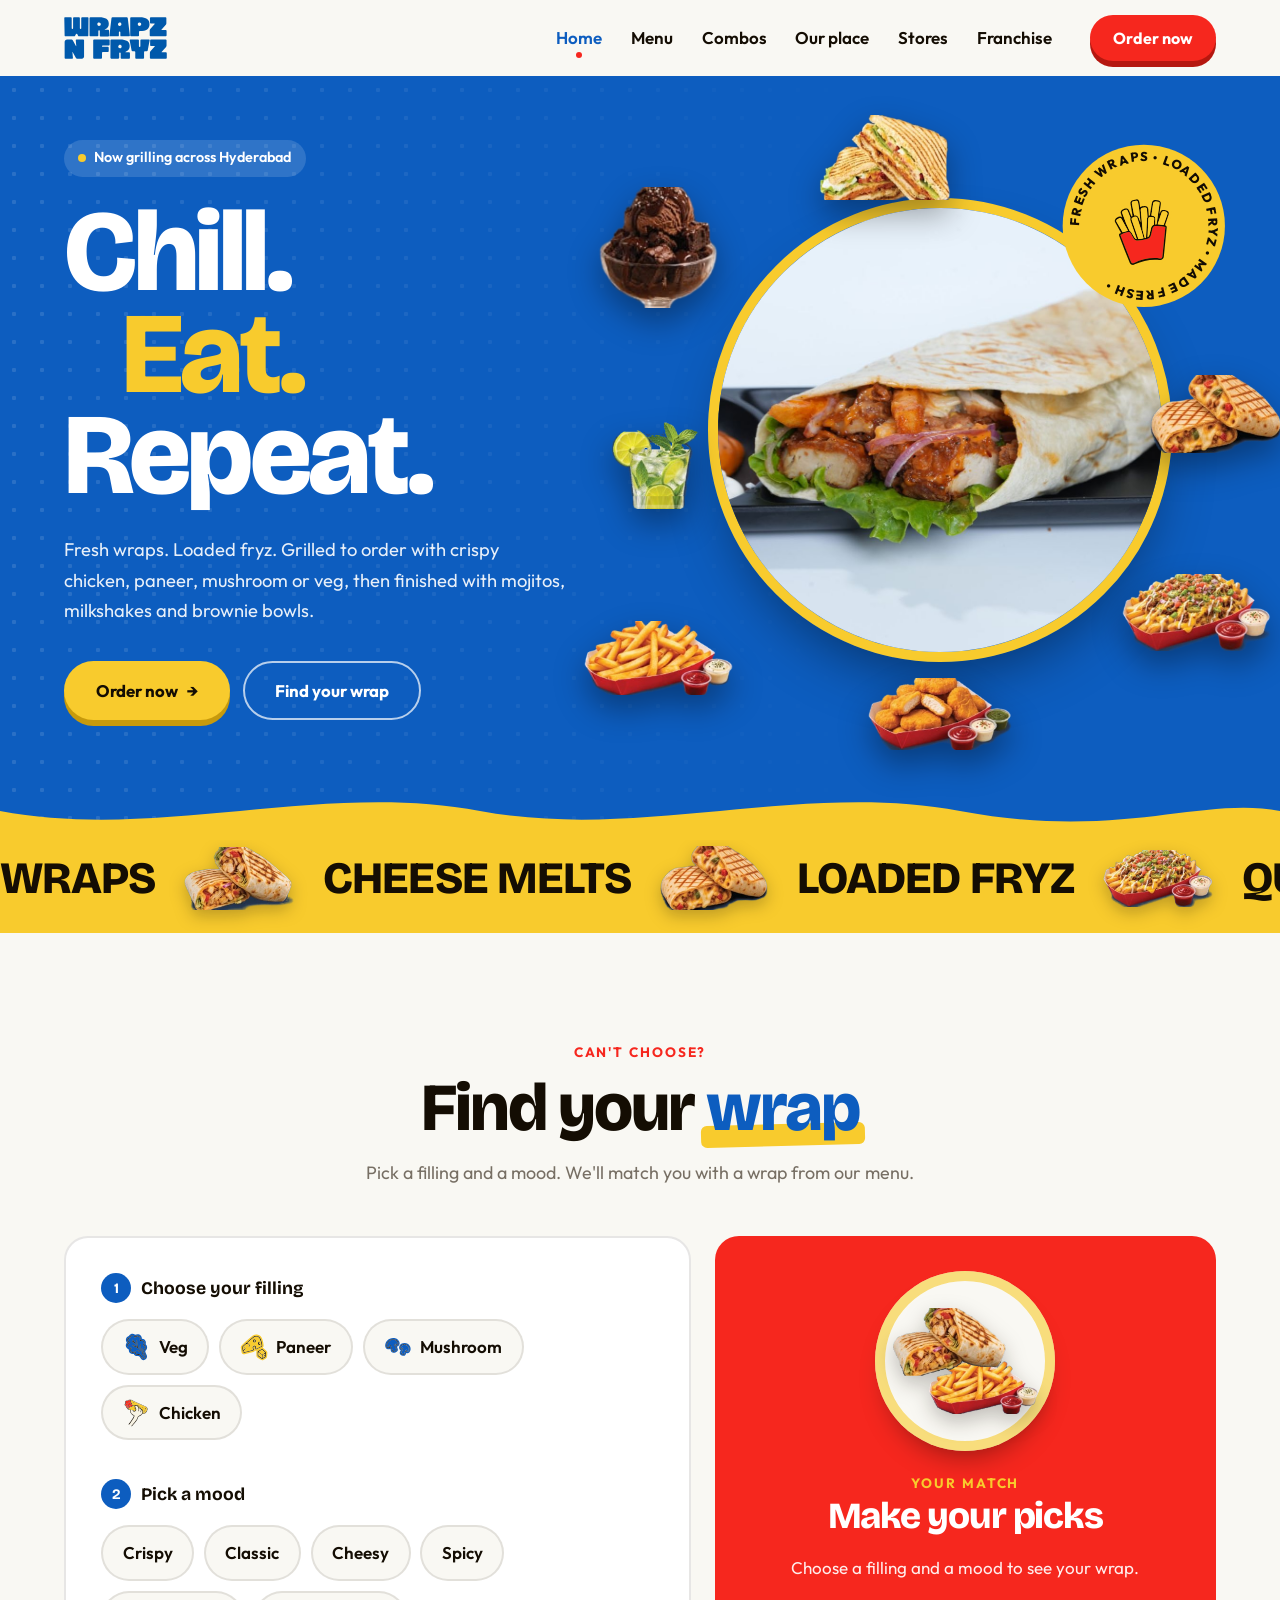
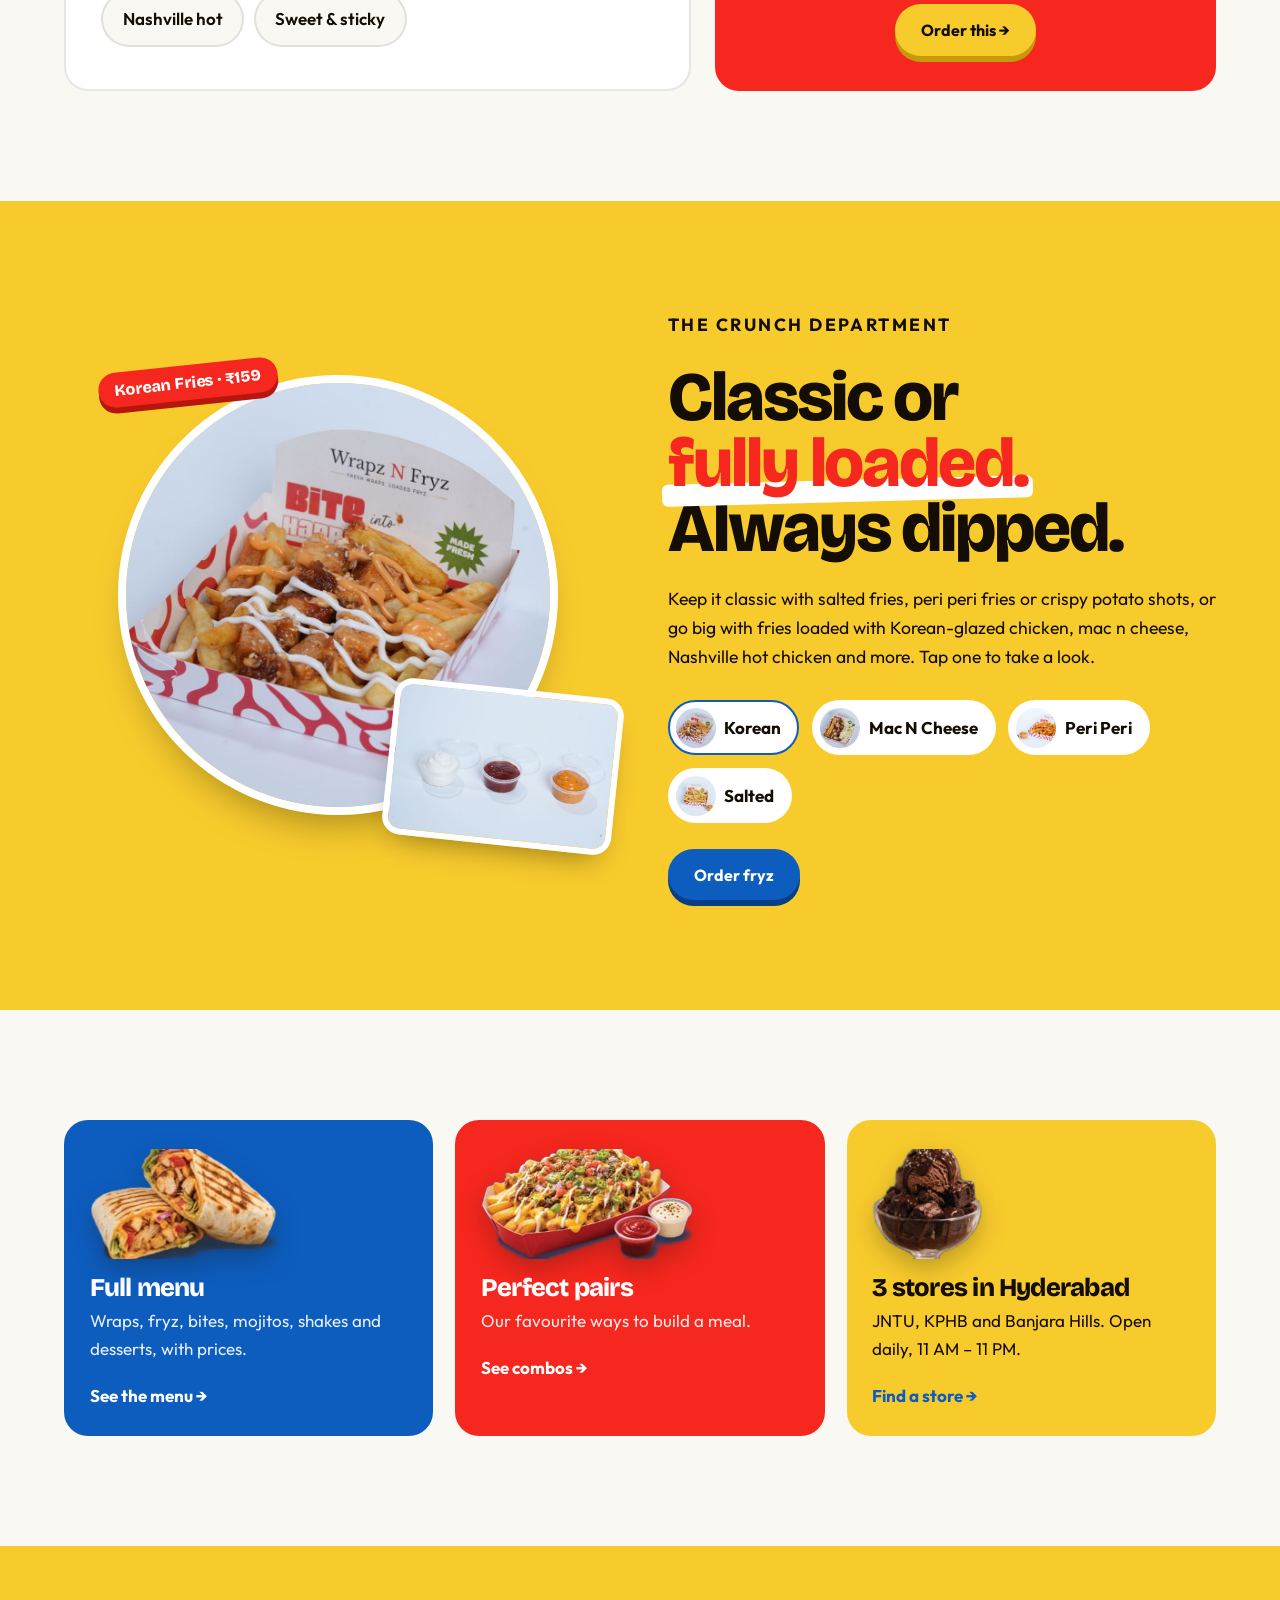
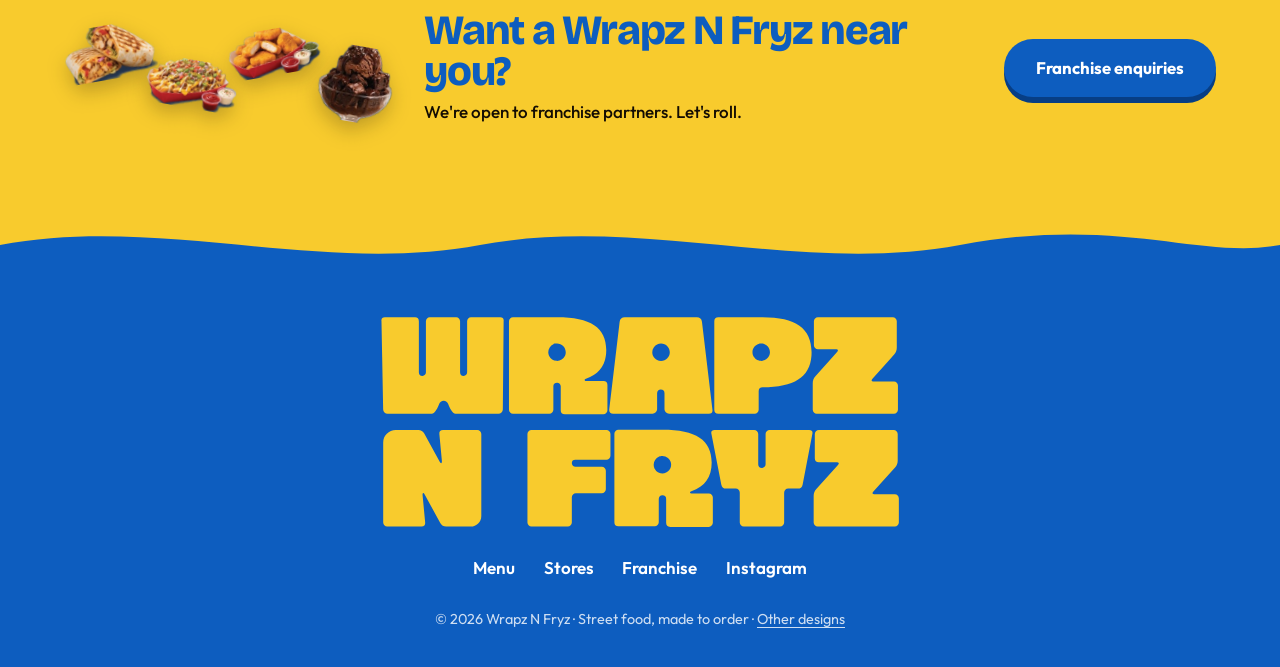
==== option-8/index.html @ 14fed327 "Option 8: cache-bust CSS/JS so pages always load latest styles Co-Authored-By: Claude Opus 5.5 <nore" ====
<!DOCTYPE html>
<html lang="en">
<head>
  <meta charset="UTF-8">
  <meta name="viewport" content="width=device-width, initial-scale=1.0">
  <title>Wrapz N Fryz — Fresh wraps. Loaded fryz. | Hyderabad</title>
  <meta name="description" content="Wrapz N Fryz, Kukatpally, Hyderabad. Fresh wraps, loaded fryz, quick bites, grill sandwiches, mojitos, milkshakes, brownie bowls and ice creams.">
  <meta name="theme-color" content="#0D5DBF">
  <link rel="icon" type="image/svg+xml" href="../images/favicon.svg">
  <link rel="preconnect" href="https://fonts.googleapis.com">
  <link rel="preconnect" href="https://fonts.gstatic.com" crossorigin>
  <link href="https://fonts.googleapis.com/css2?family=Bricolage+Grotesque:opsz,wght@12..96,600;12..96,700;12..96,800&family=Outfit:wght@400;500;600;700&display=swap" rel="stylesheet">
  <link rel="stylesheet" href="../css/style-7.css?v=1795581317">
  <link rel="stylesheet" href="../css/style-8.css?v=1795581317">
</head>
<body>
  <header class="nav" id="nav">
    <div class="wrap nav__in">
      <a href="index.html" class="nav__logo" aria-label="Wrapz N Fryz home"><img src="../images/brand/logo-wordmark.svg" alt="Wrapz N Fryz"></a>
      <nav class="nav__links" id="navLinks" aria-label="Main">
        <a href="index.html" class="is-active" aria-current="page">Home</a>
        <a href="menu.html">Menu</a>
        <a href="combos.html">Combos</a>
        <a href="our-place.html">Our place</a>
        <a href="stores.html">Stores</a>
        <a href="franchise.html">Franchise</a>
      </nav>
      <a class="btn btn--red nav__cta" href="https://order.wrapznfryz.com/home" target="_blank" rel="noopener">Order now</a>
      <button class="nav__toggle" id="toggle" aria-label="Open menu" aria-expanded="false"><span></span><span></span><span></span></button>
    </div>
  </header>

  <main id="top">
    <!-- ============ HERO ============ -->
    <section class="hero">
      <div class="wrap hero__in">
        <div class="hero__text">
          <p class="pill"><span class="pill__dot"></span> Now grilling across Hyderabad</p>
          <h1>
            <span class="w w--1">Chill.</span>
            <span class="w w--2">Eat.</span>
            <span class="w w--3">Repeat.</span>
          </h1>
          <p class="lead">Fresh wraps. Loaded fryz. Grilled to order with crispy chicken, paneer, mushroom or veg, then finished with mojitos, milkshakes and brownie bowls.</p>
          <div class="btns">
            <a class="btn btn--yellow btn--lg" href="https://order.wrapznfryz.com/home" target="_blank" rel="noopener">Order now <span class="arr">→</span></a>
            <a class="btn btn--light btn--lg" href="#picker">Find your wrap</a>
          </div>
        </div>

        <div class="hero__art" id="heroArt">
          <div class="hero__circle">
            <img src="../images/food/wrap-crispy-chicken.jpg" alt="Crispy chicken wrap with lettuce, tomato and onion, with two dips">
          </div>
          <svg class="badge" viewBox="0 0 200 200" aria-hidden="true">
            <defs><path id="circ" d="M100,100 m-78,0 a78,78 0 1,1 156,0 a78,78 0 1,1 -156,0"/></defs>
            <circle cx="100" cy="100" r="98" fill="#F8CB2D"/>
            <text><textPath href="#circ">FRESH WRAPS • LOADED FRYZ • MADE FRESH • </textPath></text>
          </svg>
          <img class="badge__icon" src="../images/clipart/fries-box.svg" alt="">
          <img class="float pf pf1" data-d="16" src="../images/cutouts/brownie-bowl.png" alt="Brownie bowl">
          <img class="float pf pf2" data-d="16" src="../images/cutouts/mojito.png" alt="Mojito">
          <img class="float pf pf3" data-d="16" src="../images/cutouts/fryz-classic.png" alt="Classic fryz">
          <img class="float pf pf4" data-d="-16" src="../images/cutouts/quick-bites.png" alt="Golden nuggets">
          <img class="float pf pf5" data-d="24" src="../images/cutouts/sandwich.png" alt="Grill sandwich">
          <img class="float pf pf6" data-d="-20" src="../images/cutouts/fryz-loaded.png" alt="Loaded fryz">
          <img class="float pf pf7" data-d="16" src="../images/cutouts/wrap-cheese-melt.png" alt="Cheese melt wrap">
        </div>
      </div>
      <svg class="wave wave--down" viewBox="0 0 1440 80" preserveAspectRatio="none" aria-hidden="true"><path d="M0,40 C180,80 360,0 540,40 C720,80 900,0 1080,40 C1260,80 1350,20 1440,40 L1440,80 L0,80 Z"/></svg>
    </section>

    <!-- ============ TICKER ============ -->
    <div class="ticker" aria-hidden="true">
      <div class="ticker__track">
        <span>Wraps</span><img src="../images/cutouts/wrap-classic.png" alt=""><span>Cheese Melts</span><img src="../images/cutouts/wrap-cheese-melt.png" alt=""><span>Loaded Fryz</span><img src="../images/cutouts/fryz-loaded.png" alt=""><span>Quick Bites</span><img src="../images/cutouts/quick-bites.png" alt=""><span>Sandwiches</span><img src="../images/cutouts/sandwich.png" alt=""><span>Mojitos</span><img src="../images/cutouts/mojito.png" alt=""><span>Milkshakes</span><img src="../images/cutouts/shake-oreo.png" alt=""><span>Brownie Bowls</span><img src="../images/cutouts/brownie-bowl.png" alt=""><span>Classic Fryz</span><img src="../images/cutouts/fryz-classic.png" alt="">
        <span>Wraps</span><img src="../images/cutouts/wrap-classic.png" alt=""><span>Cheese Melts</span><img src="../images/cutouts/wrap-cheese-melt.png" alt=""><span>Loaded Fryz</span><img src="../images/cutouts/fryz-loaded.png" alt=""><span>Quick Bites</span><img src="../images/cutouts/quick-bites.png" alt=""><span>Sandwiches</span><img src="../images/cutouts/sandwich.png" alt=""><span>Mojitos</span><img src="../images/cutouts/mojito.png" alt=""><span>Milkshakes</span><img src="../images/cutouts/shake-oreo.png" alt=""><span>Brownie Bowls</span><img src="../images/cutouts/brownie-bowl.png" alt=""><span>Classic Fryz</span><img src="../images/cutouts/fryz-classic.png" alt="">
      </div>
    </div>

    <!-- ============ FIND YOUR WRAP ============ -->
    <section class="sec picker" id="picker">
      <div class="wrap">
        <div class="head head--center">
          <p class="kicker">Can't choose?</p>
          <h2>Find your <span class="hl">wrap</span></h2>
          <p class="sub">Pick a filling and a mood. We'll match you with a wrap from our menu.</p>
        </div>

        <div class="picker__box">
          <div class="picker__qs">
            <div class="q">
              <p class="q__label"><b>1</b> Choose your filling</p>
              <div class="opts" data-q="base">
                <button class="opt" data-v="veg"><img src="../images/clipart/lettuce.svg" alt=""> Veg</button>
                <button class="opt" data-v="paneer"><img src="../images/clipart/cheese.svg" alt=""> Paneer</button>
                <button class="opt" data-v="mushroom"><img src="../images/clipart/mushrooms.svg" alt=""> Mushroom</button>
                <button class="opt" data-v="chicken"><img src="../images/clipart/wrap-bite-hand.svg" alt=""> Chicken</button>
              </div>
            </div>
            <div class="q">
              <p class="q__label"><b>2</b> Pick a mood</p>
              <div class="opts" data-q="mood">
                <button class="opt" data-v="crispy">Crispy</button>
                <button class="opt" data-v="classic">Classic</button>
                <button class="opt" data-v="cheesy">Cheesy</button>
                <button class="opt" data-v="spicy">Spicy</button>
                <button class="opt" data-v="hot">Nashville hot</button>
                <button class="opt" data-v="sweet">Sweet &amp; sticky</button>
              </div>
            </div>
          </div>

          <div class="picker__result" id="pickResult" aria-live="polite">
            <div class="plate" id="plate">
              <img id="pickImg" src="../images/cutouts/wrap-and-fryz.png" alt="A wrap and fries" data-clip="1">
            </div>
            <p class="kicker kicker--light" id="pickKicker">Your match</p>
            <h3 id="pickName">Make your picks</h3>
            <p class="pick__price" id="pickPrice"></p>
            <p id="pickDesc">Choose a filling and a mood to see your wrap.</p>
            <a class="btn btn--yellow" id="pickBtn" href="https://order.wrapznfryz.com/home" target="_blank" rel="noopener">Order this →</a>
          </div>
        </div>
      </div>
    </section>

    <!-- ============ FRYZ & DIPS ============ -->
    <section class="sec fryz">
      <div class="wrap fryz__in">
        <div class="fryz__art fryz__art--photo">
          <div class="fryz__glow"></div>
          <img class="fryz__photo" id="fryzPhoto" src="../images/food/fryz-korean.jpg" alt="Korean fries topped with glazed chicken, sesame and two sauces">
          <img class="fryz__dips" src="../images/food/dips.jpg" alt="Three dips: creamy white, red and spicy orange">
          <span class="fryz__price" id="fryzPrice">Korean Fries · ₹159</span>
        </div>
        <div class="fryz__text">
          <p class="kicker">The crunch department</p>
          <h2>Classic or<br><span class="hl hl--red">fully loaded.</span><br>Always dipped.</h2>
          <p>Keep it classic with salted fries, peri peri fries or crispy potato shots, or go big with fries loaded with Korean-glazed chicken, mac n cheese, Nashville hot chicken and more. Tap one to take a look.</p>
          <div class="fryz__types" id="fryzTypes">
            <button class="ft is-on" data-img="images/food/fryz-korean.jpg" data-label="Korean Fries · ₹159"><img src="../images/food/fryz-korean.jpg" alt=""><span>Korean</span></button>
            <button class="ft" data-img="images/food/fryz-mac-cheese.jpg" data-label="Mac N Cheese Fries · ₹169"><img src="../images/food/fryz-mac-cheese.jpg" alt=""><span>Mac N Cheese</span></button>
            <button class="ft" data-img="images/food/fryz-peri-peri.jpg" data-label="Peri Peri Fries · ₹99"><img src="../images/food/fryz-peri-peri.jpg" alt=""><span>Peri Peri</span></button>
            <button class="ft" data-img="images/food/fryz-salted.jpg" data-label="Salted Fries · ₹99"><img src="../images/food/fryz-salted.jpg" alt=""><span>Salted</span></button>
          </div>
          <a class="btn btn--blue" href="https://order.wrapznfryz.com/home" target="_blank" rel="noopener">Order fryz</a>
        </div>
      </div>
    </section>

    <section class="sec teasers">
      <div class="wrap teasers__grid">
        <a class="teaser teaser--blue" href="menu.html"><img src="../images/cutouts/wrap-classic.png" alt=""><h3>Full menu</h3><p>Wraps, fryz, bites, mojitos, shakes and desserts, with prices.</p><span>See the menu →</span></a>
        <a class="teaser teaser--red" href="combos.html"><img src="../images/cutouts/fryz-loaded.png" alt=""><h3>Perfect pairs</h3><p>Our favourite ways to build a meal.</p><span>See combos →</span></a>
        <a class="teaser teaser--yellow" href="stores.html"><img src="../images/cutouts/brownie-bowl.png" alt=""><h3>3 stores in Hyderabad</h3><p>JNTU, KPHB and Banjara Hills. Open daily, 11 AM – 11 PM.</p><span>Find a store →</span></a>
      </div>
    </section>
    <!-- ============ FRANCHISE ============ -->
    <section class="franchise">
      <div class="wrap franchise__in">
        <div class="franchise__foods" aria-hidden="true">
          <img src="../images/cutouts/wrap-classic.png" alt="">
          <img src="../images/cutouts/fryz-loaded.png" alt="">
          <img src="../images/cutouts/quick-bites.png" alt="">
          <img src="../images/cutouts/brownie-bowl.png" alt="">
        </div>
        <div>
          <h2>Want a Wrapz N Fryz near you?</h2>
          <p>We're open to franchise partners. Let's roll.</p>
        </div>
        <a class="btn btn--blue btn--lg" href="franchise.html">Franchise enquiries</a>
      </div>
    </section>
  </main>

  <!-- ============ FOOTER ============ -->
  <footer class="foot">
    <svg class="wave wave--top wave--yellow" viewBox="0 0 1440 80" preserveAspectRatio="none" aria-hidden="true"><path d="M0,40 C180,0 360,80 540,40 C720,0 900,80 1080,40 C1260,0 1350,60 1440,40 L1440,0 L0,0 Z"/></svg>
    <div class="wrap foot__in">
      <img class="foot__logo" src="../images/brand/logo-wordmark-yellow.svg" alt="Wrapz N Fryz">
      <nav aria-label="Footer">
        <a href="menu.html">Menu</a>
        <a href="stores.html">Stores</a>
        <a href="franchise.html">Franchise</a>
        <a href="https://instagram.com/heywrappy" target="_blank" rel="noopener">Instagram</a>
      </nav>
      <p>© <span id="year">2026</span> Wrapz N Fryz · Street food, made to order · <a class="foot__opts" href="../index-7.html">Other designs</a></p>
    </div>
  </footer>

  <a class="fab" href="https://order.wrapznfryz.com/home" target="_blank" rel="noopener" aria-label="Order now"><img src="../images/clipart/wrap-in-hand.svg" alt=""></a>

  <script src="../js/main-8.js?v=1795581317"></script>
</body>
</html>
---- css/style-7.css ----
/* =========================================================
   Wrapz N Fryz — Option 6: "Food & fun"
   Brand colours from the logo presentation:
   Blue #0D5DBF · Red #F6271E · Yellow #F8CB2D · Cream #F9F8F3 · Ink #140D03
   ========================================================= */
:root {
  --blue: #0D5DBF;
  --blue-deep: #0059AB;
  --red: #F6271E;
  --yellow: #F8CB2D;
  --cream: #F9F8F3;
  --ink: #140D03;
  --text: #3B342C;
  --muted: #776F64;
  --line: rgba(20, 13, 3, .1);
  --r: 24px;
  --display: "Bricolage Grotesque", system-ui, sans-serif;
  --body: "Outfit", system-ui, sans-serif;
  --bounce: cubic-bezier(.34, 1.56, .64, 1);
}

*, *::before, *::after { box-sizing: border-box; }
html { scroll-behavior: smooth; scroll-padding-top: 84px; overflow-x: clip; }
body { margin: 0; font: 400 17px/1.65 var(--body); color: var(--text); background: var(--cream); overflow-x: clip; -webkit-font-smoothing: antialiased; }
img { max-width: 100%; display: block; }
a { color: inherit; text-decoration: none; }
button { font: inherit; }
h1, h2, h3 { font-family: var(--display); color: var(--ink); font-weight: 800; letter-spacing: -.03em; line-height: 1; margin: 0; }
.wrap { max-width: 1200px; margin: 0 auto; padding: 0 24px; }
.btns { display: flex; flex-wrap: wrap; gap: .8rem; }

/* ---------- Bits ---------- */
.kicker { font: 700 .85rem var(--body); text-transform: uppercase; letter-spacing: .14em; color: var(--red); margin: 0 0 .9rem; }
.kicker--light { color: var(--yellow); }
.hl { position: relative; z-index: 0; white-space: nowrap; color: var(--blue); }
.hl::after { content: ""; position: absolute; left: -.08em; right: -.08em; bottom: .04em; height: .32em; background: var(--yellow); border-radius: 6px; z-index: -1; transform: rotate(-1.5deg); }
.hl--red { color: var(--red); }
.head { margin-bottom: 3rem; }
.head h2 { font-size: clamp(2.4rem, 5.4vw, 4.2rem); }
.head--center { text-align: center; max-width: 720px; margin-left: auto; margin-right: auto; }
.head--row { display: flex; justify-content: space-between; align-items: flex-end; gap: 1.5rem; flex-wrap: wrap; }
.sub { font-size: 1.12rem; margin: 1rem 0 0; color: var(--muted); }

/* ---------- Buttons ---------- */
.btn { display: inline-flex; align-items: center; gap: .5em; font: 700 1rem var(--body); padding: .85em 1.5em; border-radius: 999px; border: 2px solid transparent; cursor: pointer; transition: transform .3s var(--bounce), background .2s, color .2s, box-shadow .3s; white-space: nowrap; }
.btn:hover { transform: translateY(-3px) scale(1.03); }
.btn:active { transform: scale(.97); }
.btn--lg { padding: 1em 1.8em; font-size: 1.05rem; }
.btn--red { background: var(--red); color: #fff; box-shadow: 0 6px 0 #B5170F; }
.btn--yellow { background: var(--yellow); color: var(--ink); box-shadow: 0 6px 0 #C79A0C; }
.btn--blue { background: var(--blue); color: #fff; box-shadow: 0 6px 0 #073E85; }
.btn--light { border-color: rgba(255,255,255,.7); color: #fff; }
.btn--light:hover { background: #fff; color: var(--blue); }
.btn--outline { border-color: var(--ink); color: var(--ink); }
.btn--outline:hover { background: var(--ink); color: var(--cream); }
.btn--red:hover, .btn--yellow:hover, .btn--blue:hover { box-shadow: 0 9px 0 rgba(0,0,0,.18); }
.arr { transition: transform .3s var(--bounce); }
.btn:hover .arr { transform: translateX(4px); }

/* ---------- Waves ---------- */
.wave { position: absolute; left: 0; width: 100%; height: 60px; display: block; pointer-events: none; }
.wave--down { bottom: -1px; }
.wave--top { top: -1px; }
.hero .wave path { fill: var(--yellow); }
.menu .wave--top path { fill: var(--cream); }
.menu .wave--down path { fill: var(--yellow); }
.goodness .wave path { fill: var(--cream); }
.foot .wave path { fill: var(--yellow); }

/* ---------- Nav ---------- */
.nav { position: sticky; top: 0; z-index: 40; background: rgba(249,248,243,.9); backdrop-filter: blur(12px); transition: box-shadow .3s; }
.nav.scrolled { box-shadow: 0 6px 24px -14px rgba(20,13,3,.35); }
.nav__in { display: flex; align-items: center; gap: 2.4rem; height: 76px; }
.nav__logo img { height: 42px; width: auto; transition: transform .4s var(--bounce); }
.nav__logo:hover img { transform: rotate(-4deg) scale(1.06); }
.nav__links { display: flex; gap: 1.8rem; margin-left: auto; }
.nav__links a { font-weight: 600; color: var(--ink); position: relative; }
.nav__links a::after { content: ""; position: absolute; left: 50%; bottom: -6px; width: 6px; height: 6px; border-radius: 50%; background: var(--red); transform: translateX(-50%) scale(0); transition: transform .3s var(--bounce); }
.nav__links a:hover::after { transform: translateX(-50%) scale(1); }
.nav__cta { padding: .7em 1.3em; }
.nav__toggle { display: none; margin-left: auto; width: 46px; height: 46px; border-radius: 50%; border: 0; background: var(--yellow); cursor: pointer; }
.nav__toggle span { display: block; width: 18px; height: 2.5px; border-radius: 2px; background: var(--ink); margin: 3.5px auto; transition: .3s; }
.nav__toggle[aria-expanded="true"] span:nth-child(1) { transform: translateY(6px) rotate(45deg); }
.nav__toggle[aria-expanded="true"] span:nth-child(2) { opacity: 0; }
.nav__toggle[aria-expanded="true"] span:nth-child(3) { transform: translateY(-6px) rotate(-45deg); }

/* ---------- Hero ---------- */
.hero { position: relative; background: var(--blue); color: rgba(255,255,255,.9); padding: 64px 0 120px; overflow: hidden; }
.hero::before { content: ""; position: absolute; inset: 0; background-image: radial-gradient(rgba(255,255,255,.12) 2px, transparent 2.5px); background-size: 28px 28px; mask-image: linear-gradient(90deg, #000, transparent 70%); pointer-events: none; }
.hero__in { position: relative; display: grid; grid-template-columns: 1fr 1fr; gap: 48px; align-items: center; }
.pill { display: inline-flex; align-items: center; gap: .55em; background: rgba(255,255,255,.14); color: #fff; font-weight: 600; font-size: .9rem; padding: .45em 1em; border-radius: 999px; margin: 0 0 1.6rem; }
.pill__dot { width: 8px; height: 8px; border-radius: 50%; background: var(--yellow); animation: pulse 1.6s infinite; }
.hero h1 { font-size: clamp(3.6rem, 9vw, 7.6rem); line-height: .88; color: #fff; }
.hero h1 .w { display: block; animation: drop .9s var(--bounce) both; }
.w--1 { animation-delay: .05s; }
.w--2 { color: var(--yellow); animation-delay: .18s; padding-left: .5em; }
.w--3 { animation-delay: .31s; }
.lead { font-size: 1.15rem; max-width: 42ch; margin: 1.8rem 0 2.2rem; }
.hero__art { position: relative; aspect-ratio: 1; max-width: 560px; width: 100%; justify-self: center; }
.hero__circle { position: absolute; inset: 8%; border-radius: 50%; overflow: hidden; border: 10px solid var(--yellow); box-shadow: 0 30px 60px -20px rgba(0,0,0,.45); animation: pop .9s var(--bounce) .2s both; }
.hero__circle img { width: 100%; height: 100%; object-fit: cover; object-position: 60% 50%; transition: transform .8s; }
.hero__art:hover .hero__circle img { transform: scale(1.06); }
.badge { position: absolute; width: 30%; right: -2%; top: -2%; animation: spin 14s linear infinite; z-index: 3; }
.badge text { font: 800 15.5px var(--body); letter-spacing: 1.6px; fill: var(--ink); }
.badge__icon { position: absolute; width: 12%; right: 7%; top: 7%; z-index: 4; transform: rotate(-8deg); }
.float { position: absolute; z-index: 2; filter: drop-shadow(0 10px 12px rgba(0,0,0,.25)); transition: transform .25s ease-out; }
.f1 { width: 18%; left: -4%; top: 14%; animation: bob 3.4s ease-in-out infinite; }
.f2 { width: 15%; left: 2%; bottom: 8%; animation: bob 3s ease-in-out infinite .6s; }
.f3 { width: 16%; right: -4%; bottom: 22%; animation: bob 3.8s ease-in-out infinite .3s; }
.f4 { width: 15%; left: 42%; bottom: -3%; animation: bob 3.2s ease-in-out infinite .9s; }
.f5 { width: 13%; left: 40%; top: -3%; animation: bob 3.6s ease-in-out infinite 1.2s; }

/* ---------- Ticker ---------- */
.ticker { background: var(--yellow); overflow: hidden; padding: .4rem 0 1.4rem; }
.ticker__track { display: flex; align-items: center; gap: 1.8rem; width: max-content; animation: marquee 28s linear infinite; }
.ticker__track span { font: 800 clamp(1.8rem, 3.6vw, 2.8rem) var(--display); color: var(--ink); text-transform: uppercase; letter-spacing: -.02em; }
.ticker__track img { width: 46px; height: 46px; object-fit: contain; }
.ticker:hover .ticker__track { animation-play-state: paused; }

/* ---------- Sections ---------- */
.sec { position: relative; padding: 110px 0; }

/* ---------- Picker ---------- */
.picker__box { display: grid; grid-template-columns: 1.25fr 1fr; gap: 24px; align-items: stretch; }
.picker__qs { background: #fff; border-radius: var(--r); padding: 2.2rem; border: 2px solid var(--line); display: grid; gap: 2rem; }
.q__label { font: 700 1.1rem var(--display); color: var(--ink); margin: 0 0 1rem; display: flex; align-items: center; gap: .6rem; }
.q__label b { width: 30px; height: 30px; border-radius: 50%; background: var(--blue); color: #fff; display: grid; place-items: center; font-size: .9rem; }
.opts { display: flex; flex-wrap: wrap; gap: .6rem; }
.opt { text-decoration: none; display: inline-flex; align-items: center; gap: .5rem; padding: .7em 1.15em; border-radius: 999px; border: 2px solid var(--line); background: var(--cream); font-weight: 600; color: var(--ink); cursor: pointer; transition: transform .25s var(--bounce), border-color .2s, background .2s, color .2s; }
.opt img { width: 28px; height: 28px; object-fit: contain; }
.opt:hover { transform: translateY(-2px) rotate(-1deg); border-color: var(--blue); }
.opt.is-on { background: var(--blue); border-color: var(--blue); color: #fff; transform: scale(1.04); }
.opt.is-on img { filter: drop-shadow(0 0 0 #fff); }
.picker__result { background: var(--red); color: rgba(255,255,255,.92); border-radius: var(--r); padding: 2.2rem; text-align: center; display: flex; flex-direction: column; align-items: center; justify-content: center; }
.plate { width: 180px; height: 180px; border-radius: 50%; background: var(--cream); display: grid; place-items: center; margin-bottom: 1.4rem; box-shadow: inset 0 0 0 10px rgba(248,203,45,.6), 0 18px 30px -16px rgba(0,0,0,.45); }
.plate img { width: 62%; height: 62%; object-fit: contain; }
.plate.spin img { animation: plateIn .7s var(--bounce); }
.picker__result h3 { color: #fff; font-size: clamp(1.7rem, 3vw, 2.3rem); margin-bottom: .6rem; }
.picker__result p { margin: 0 0 1.4rem; max-width: 34ch; }
.picker__result .kicker { margin-bottom: .4rem; }

/* ---------- Menu carousel ---------- */
.menu { background: var(--blue); color: rgba(255,255,255,.9); padding: 120px 0 140px; overflow: hidden; }
.menu h2 { color: #fff; }
.menu .hl { color: var(--red); }
.tabs { display: flex; gap: .4rem; background: rgba(255,255,255,.12); padding: 5px; border-radius: 999px; }
.tab { border: 0; background: none; color: #fff; font-weight: 600; padding: .6em 1.15em; border-radius: 999px; cursor: pointer; transition: background .2s, color .2s; }
.tab.is-on { background: var(--yellow); color: var(--ink); }
.carousel { overflow: hidden; }
.carousel__track { display: flex; gap: 22px; overflow-x: auto; scroll-snap-type: x mandatory; scroll-behavior: smooth; padding: 1rem max(24px, calc((100vw - 1200px) / 2 + 24px)) 2rem; scrollbar-width: none; }
.carousel__track::-webkit-scrollbar { display: none; }
.card { flex: 0 0 280px; scroll-snap-align: start; border-radius: var(--r); padding: 1.4rem; color: var(--ink); position: relative; transition: transform .35s var(--bounce); animation: cardIn .5s var(--bounce) both; }
.card:nth-child(odd) { transform: rotate(-1.5deg); }
.card:nth-child(even) { transform: rotate(1.5deg); }
.card:hover { transform: rotate(0) translateY(-10px) scale(1.03); }
.card--yellow { background: var(--yellow); }
.card--cream { background: var(--cream); }
.card--red { background: var(--red); color: #fff; }

.card__img { height: 170px; display: grid; place-items: center; background: rgba(255,255,255,.55); border-radius: 18px; margin-bottom: 1.1rem; }
.card--red .card__img { background: rgba(255,255,255,.18); }
.card__img img { width: 60%; height: 80%; object-fit: contain; transition: transform .5s var(--bounce); }
.card:hover .card__img img { transform: rotate(-10deg) scale(1.15); }
.card h3 { font-size: 1.45rem; margin-bottom: .35rem; display: flex; align-items: center; gap: .5rem; flex-wrap: wrap; }
.card p { margin: 0; font-size: .97rem; color: var(--text); }
.card--red h3, .card--red p { color: #fff; }
.diet { font: 700 .7rem var(--body); text-transform: uppercase; letter-spacing: .08em; padding: .3em .6em; border-radius: 999px; background: #fff; }
.diet--veg { color: #138A36; } .diet--non { color: var(--red); }
.card--red .diet { background: rgba(255,255,255,.9); }
.carousel__nav { display: flex; align-items: center; justify-content: center; gap: 1rem; }
.arrow { width: 52px; height: 52px; border-radius: 50%; border: 2px solid rgba(255,255,255,.6); background: none; color: #fff; font-size: 1.3rem; cursor: pointer; transition: background .2s, color .2s, transform .3s var(--bounce); }
.arrow:hover { background: var(--yellow); color: var(--ink); border-color: var(--yellow); transform: scale(1.1); }
.dots { display: flex; gap: 6px; }
.dots i { width: 9px; height: 9px; border-radius: 999px; background: rgba(255,255,255,.35); transition: width .3s, background .3s; }
.dots i.on { width: 26px; background: var(--yellow); }

/* ---------- Fryz ---------- */
.fryz { background: var(--yellow); padding: 90px 0 110px; }
.fryz__in { display: grid; grid-template-columns: 1fr 1fr; gap: 56px; align-items: center; }
.fryz h2 { font-size: clamp(2.6rem, 5.4vw, 4.4rem); line-height: .95; }
.fryz .hl::after { background: #fff; }
.fryz__text > p { font-size: 1.1rem; margin: 1.4rem 0 1.8rem; color: var(--ink); max-width: 46ch; }
.fryz__types { display: flex; gap: .8rem; flex-wrap: wrap; }
.fryz__types div { display: flex; align-items: center; gap: .55rem; background: #fff; padding: .55rem 1rem .55rem .6rem; border-radius: 999px; font-weight: 700; color: var(--ink); transition: transform .3s var(--bounce); }
.fryz__types div:hover { transform: translateY(-3px) rotate(-2deg); }
.fryz__types img { width: 34px; height: 34px; object-fit: contain; }
.tip { font-weight: 600; color: var(--blue); margin: 1.4rem 0 0; min-height: 1.6em; transition: opacity .2s; }
.fryz__art { position: relative; aspect-ratio: 1; max-width: 500px; width: 100%; justify-self: center; }
.fryz__glow { position: absolute; inset: 8%; border-radius: 50%; background: var(--cream); }
.fryz__main { position: absolute; width: 74%; left: 13%; top: 12%; z-index: 2; animation: bob 3.2s ease-in-out infinite; filter: drop-shadow(0 22px 22px rgba(20,13,3,.2)); }
.dip { position: absolute; width: 23%; border: 0; background: none; padding: 0; cursor: pointer; z-index: 3; transition: transform .35s var(--bounce); filter: drop-shadow(0 10px 10px rgba(20,13,3,.2)); }
.dip:hover { transform: translateY(-8px) rotate(-6deg) scale(1.08); }
.dip.dunk { animation: dunk .6s var(--bounce); }
.dip--1 { left: 0; bottom: 6%; } .dip--2 { left: 38.5%; bottom: -3%; } .dip--3 { right: 0; bottom: 6%; }

/* ---------- Pairs ---------- */
.pairs__grid { display: grid; grid-template-columns: repeat(4, 1fr); gap: 20px; }
.pair { border-radius: var(--r); padding: 1.8rem 1.5rem; transition: transform .35s var(--bounce); }
.pair:hover { transform: translateY(-8px) rotate(-1.5deg); }
.pair--blue { background: var(--blue); color: rgba(255,255,255,.9); }
.pair--red { background: var(--red); color: rgba(255,255,255,.9); }
.pair--yellow { background: var(--yellow); color: var(--ink); }
.pair--cream { background: #fff; border: 2px solid var(--line); }
.pair--blue h3, .pair--red h3 { color: #fff; }
.pair__icons { display: flex; align-items: center; gap: .4rem; margin-bottom: 1.3rem; }
.pair__icons img { width: 64px; height: 64px; object-fit: contain; background: rgba(255,255,255,.85); border-radius: 50%; padding: 10px; transition: transform .4s var(--bounce); }
.pair:hover .pair__icons img:first-child { transform: rotate(-12deg); }
.pair:hover .pair__icons img:last-child { transform: rotate(12deg); }
.pair--cream .pair__icons img { background: var(--cream); }
.pair__icons span { font: 800 1.6rem var(--display); }
.pair h3 { font-size: 1.4rem; margin-bottom: .4rem; }
.pair p { margin: 0; font-size: .97rem; }

/* ---------- Goodness ---------- */
.goodness { background: var(--red); color: rgba(255,255,255,.92); padding: 140px 0 150px; overflow: hidden; }
.goodness__in { display: grid; grid-template-columns: 1fr 1.15fr; gap: 56px; align-items: center; }
.goodness h2 { color: #fff; font-size: clamp(2.4rem, 4.8vw, 3.8rem); }
.goodness__text > p:not(.kicker) { font-size: 1.1rem; margin: 1.3rem 0 2rem; max-width: 44ch; }
.polaroids { position: relative; height: 480px; }
.pol { position: absolute; margin: 0; background: #fff; padding: 10px 10px 0; border-radius: 6px; box-shadow: 0 20px 40px -20px rgba(0,0,0,.5); width: 52%; transition: transform .4s var(--bounce), z-index 0s; }
.pol img { aspect-ratio: 1; object-fit: cover; width: 100%; border-radius: 3px; }
.pol figcaption { font: 600 1rem var(--display); color: var(--ink); text-align: center; padding: .6rem 0 .8rem; }
.pol--1 { left: 0; top: 4%; transform: rotate(-7deg); }
.pol--2 { left: 30%; top: 22%; transform: rotate(4deg); z-index: 2; }
.pol--3 { right: 0; top: 0; transform: rotate(9deg); width: 44%; }
.pol:hover { transform: rotate(0) scale(1.06); z-index: 5; }
.stk { position: absolute; z-index: 4; filter: drop-shadow(0 10px 14px rgba(0,0,0,.3)); pointer-events: none; }
.stk--1 { width: 30%; left: -6%; bottom: -4%; transform: rotate(-10deg); animation: bob 3.6s ease-in-out infinite; }
.stk--2 { width: 26%; right: -2%; bottom: 2%; transform: rotate(8deg); animation: bob 3.2s ease-in-out infinite .8s; }

/* ---------- Visit ---------- */
.visit__in { display: grid; grid-template-columns: 1fr 1.1fr; gap: 24px; align-items: stretch; }
.visit__card { position: relative; background: #fff; border-radius: var(--r); padding: 2.6rem; border: 2px solid var(--line); overflow: hidden; }
.visit__card h2 { font-size: clamp(2.2rem, 4vw, 3.2rem); max-width: 10ch; }
.visit__stk { position: absolute; width: 150px; right: -18px; top: -10px; transform: rotate(10deg); }
.visit__card address { font-style: normal; margin: 1.4rem 0 1.2rem; color: var(--ink); font-size: 1.05rem; }
.visit__list { list-style: none; padding: 0; margin: 0 0 2rem; display: grid; gap: .6rem; }
.visit__list li { display: flex; align-items: center; gap: .7rem; font-weight: 700; color: var(--blue); }
.visit__list img { width: 30px; height: 30px; object-fit: contain; }
.visit__map { border-radius: var(--r); overflow: hidden; min-height: 420px; background: #fff; border: 2px solid var(--line); }
.visit__map iframe { width: 100%; height: 100%; min-height: 420px; border: 0; display: block; }

/* ---------- Franchise ---------- */
.franchise { background: var(--yellow); padding: 64px 0 90px; }
.franchise__in { display: flex; align-items: center; gap: 2rem; flex-wrap: wrap; }
.franchise__icon { width: 110px; animation: wiggle 3s ease-in-out infinite; }
.franchise h2 { font-size: clamp(1.8rem, 3.4vw, 2.6rem); color: var(--blue); }
.franchise p { margin: .3rem 0 0; color: var(--ink); font-weight: 500; }
.franchise .btn { margin-left: auto; }

/* ---------- Footer ---------- */
.foot { position: relative; background: var(--blue); color: rgba(255,255,255,.8); padding: 100px 0 36px; }
.foot__in { display: grid; gap: 1.6rem; justify-items: center; text-align: center; }
.foot__logo { width: min(520px, 80%); transition: transform .5s var(--bounce); }
.foot__logo:hover { transform: rotate(-3deg) scale(1.03); }
.foot nav { display: flex; gap: 1.8rem; flex-wrap: wrap; justify-content: center; font-weight: 600; }
.foot nav a { color: #fff; }
.foot nav a:hover { color: var(--yellow); }
.foot p { margin: 0; font-size: .9rem; }
.foot__opts { text-decoration: underline; text-underline-offset: 3px; }

/* ---------- FAB ---------- */
.fab { display: none; position: fixed; right: 16px; bottom: 16px; z-index: 50; width: 64px; height: 64px; border-radius: 50%; background: var(--red); box-shadow: 0 8px 20px -6px rgba(0,0,0,.4); place-items: center; animation: bob 2.6s ease-in-out infinite; }
.fab img { width: 40px; }

/* ---------- Reveal ---------- */
.reveal { opacity: 0; transform: translateY(36px); transition: opacity .7s ease, transform .8s var(--bounce); }
.reveal.in { opacity: 1; transform: none; }

/* ---------- Keyframes ---------- */
@keyframes drop { from { opacity: 0; transform: translateY(-60px) rotate(-6deg); } }
@keyframes pop { from { opacity: 0; transform: scale(.6) rotate(-10deg); } }
@keyframes bob { 0%, 100% { translate: 0 0; } 50% { translate: 0 -12px; } }
@keyframes spin { to { rotate: 360deg; } }
@keyframes pulse { 50% { opacity: .35; } }
@keyframes marquee { to { transform: translateX(-50%); } }
@keyframes cardIn { from { opacity: 0; translate: 0 30px; } }
@keyframes plateIn { 0% { transform: scale(.3) rotate(-90deg); opacity: 0; } 100% { transform: none; opacity: 1; } }
@keyframes dunk { 30% { transform: translateY(12px) scale(1.12, .9); } 60% { transform: translateY(-10px) scale(.95, 1.06); } }
@keyframes wiggle { 0%, 100% { rotate: -6deg; } 50% { rotate: 6deg; } }

/* ---------- Option 7: real photos & full menu ---------- */
.hero__circle img { object-position: 55% 55%; }
.pick__price { font: 700 1rem var(--display); color: var(--yellow); margin: -.2rem 0 .8rem !important; }
.plate.has-photo { overflow: hidden; }
.plate.has-photo img { width: 100%; height: 100%; object-fit: cover; }
.menu__legend { display: flex; flex-wrap: wrap; gap: .4rem; margin: 1rem 0 0; }
.tagd { display: inline-block; font: 700 .7rem var(--body); text-transform: uppercase; letter-spacing: .06em; padding: .3em .65em; border-radius: 999px; background: #fff; }
.tagd--veg, .tagd--paneer, .tagd--mushroom { color: #138A36; }
.tagd--chicken { color: var(--red); }
.tags { display: flex; flex-wrap: wrap; gap: .3rem; margin: .5rem 0 .6rem; }
.card { flex-basis: 300px; display: flex; flex-direction: column; }
.card__img { height: 190px; overflow: hidden; padding: 0; }
.card__img.is-photo img { width: 100%; height: 100%; object-fit: cover; border-radius: 18px; }
.card__img.is-art { background: #155BA9 !important; border-radius: 18px; display: flex; align-items: center; justify-content: center; }
.card__img.is-art img { width: 100%; height: 100%; object-fit: contain; border-radius: 18px; }
.card:hover .card__img.is-photo img { transform: scale(1.06); }
.card:hover .card__img.is-art img { transform: scale(1.04); }
.card__sub { font: 700 .72rem var(--body); text-transform: uppercase; letter-spacing: .1em; margin: 0 0 .25rem; opacity: .7; }
.card__row { display: flex; justify-content: space-between; align-items: flex-start; gap: .6rem; }
.card__row h3 { font-size: 1.3rem; margin: 0; }
.price { font: 800 1.15rem var(--display); white-space: nowrap; background: var(--ink); color: var(--yellow); padding: .15em .55em; border-radius: 999px; }
.card--red .price { background: #fff; color: var(--red); }
.card--red .card__sub { color: #fff; }
.card--red .tagd--chicken { color: var(--red); }
.flav { list-style: none; padding: 0; margin: .7rem 0 0; display: grid; gap: .3rem; font-size: .95rem; font-weight: 500; }
.flav li { padding-left: 1.1rem; position: relative; }
.flav li::before { content: ""; position: absolute; left: 0; top: .55em; width: 7px; height: 7px; border-radius: 50%; background: var(--blue); }
.card--red .flav li::before { background: var(--yellow); }
.card--list { flex-basis: 320px; }
.carousel__count { margin: 0 1rem 0 0; font-weight: 700; color: var(--yellow); }
.fryz__art--photo { aspect-ratio: 1; }
.fryz__photo { position: absolute; inset: 6%; width: 88%; height: 88%; object-fit: cover; border-radius: 50%; z-index: 2; border: 8px solid #fff; box-shadow: 0 24px 40px -20px rgba(20,13,3,.4); }
.fryz__photo.swap { animation: plateIn .6s var(--bounce); }
.fryz__dips { position: absolute; width: 46%; right: -6%; bottom: 0; z-index: 3; border-radius: 18px; border: 6px solid #fff; transform: rotate(6deg); box-shadow: 0 16px 30px -14px rgba(20,13,3,.45); }
.fryz__price { position: absolute; left: 2%; top: 4%; z-index: 4; background: var(--red); color: #fff; font: 800 1rem var(--display); padding: .5em 1em; border-radius: 999px; transform: rotate(-6deg); box-shadow: 0 6px 0 #B5170F; }
.fryz__types { margin-bottom: 1.6rem; }
.ft { display: flex; align-items: center; gap: .55rem; background: #fff; padding: .35rem 1rem .35rem .35rem; border-radius: 999px; font-weight: 700; color: var(--ink); border: 2px solid transparent; cursor: pointer; transition: transform .3s var(--bounce), border-color .2s; }
.ft img { width: 40px; height: 40px; border-radius: 50%; object-fit: cover; }
.ft:hover { transform: translateY(-3px) rotate(-2deg); }
.ft.is-on { border-color: var(--blue); }
.pair__photos { display: flex; margin-bottom: 1.2rem; }
.pair__photos img { width: 84px; height: 84px; border-radius: 50%; object-fit: cover; border: 4px solid #fff; box-shadow: 0 8px 14px -8px rgba(0,0,0,.4); transition: transform .4s var(--bounce); background: #1757A8; }
.pair__photos img + img { margin-left: -18px; }
.pair:hover .pair__photos img:first-child { transform: rotate(-10deg); }
.pair:hover .pair__photos img:last-child { transform: rotate(10deg) translateX(6px); }
.pair__price { display: inline-block; margin-top: .9rem; font: 800 .95rem var(--display); background: rgba(255,255,255,.9); color: var(--ink); padding: .3em .8em; border-radius: 999px; }
.pair--cream .pair__price { background: var(--yellow); }

/* ---------- Responsive ---------- */
@media (max-width: 1000px) {
  .nav__links, .nav__cta { display: none; }
  .nav__toggle { display: block; }
  .nav.open .nav__links { display: flex; flex-direction: column; gap: 0; position: absolute; top: 76px; left: 0; right: 0; background: var(--cream); padding: .5rem 24px 1.4rem; box-shadow: 0 14px 24px -14px rgba(20,13,3,.3); }
  .nav.open .nav__links a { padding: .9rem 0; border-bottom: 1px solid var(--line); font-size: 1.1rem; }
  .hero__in, .picker__box, .fryz__in, .goodness__in, .visit__in { grid-template-columns: 1fr; }
  .hero { padding: 40px 0 110px; }
  .hero__art { max-width: 440px; margin-top: 1rem; }
  .pairs__grid { grid-template-columns: 1fr 1fr; }
  .fryz__art { max-width: 380px; order: 2; }
  .polaroids { height: 420px; max-width: 560px; width: 100%; justify-self: center; }
  .fab { display: grid; }
  .sec { padding: 84px 0; }
  .menu { padding: 100px 0 120px; }
  .goodness { padding: 110px 0 130px; }
}
@media (max-width: 600px) {
  body { font-size: 16px; }
  .w--2 { padding-left: .3em; }
  .picker__qs, .picker__result, .visit__card { padding: 1.6rem; }
  .plate { width: 140px; height: 140px; }
  .pairs__grid { grid-template-columns: 1fr; }
  .card, .card--list { flex-basis: 260px; }
  .card__img { height: 160px; }
  .fryz__price { font-size: .85rem; }
  .polaroids { height: 330px; }
  .visit__stk { width: 110px; }
  .franchise .btn { margin-left: 0; }
  .wave { height: 36px; }
}
@media (prefers-reduced-motion: reduce) {
  *, *::before, *::after { animation: none !important; transition: none !important; }
  html { scroll-behavior: auto; }
  .reveal { opacity: 1; transform: none; }
}

/* option 7 fixes */

.tabs { max-width: 100%; overflow-x: auto; scrollbar-width: none; }
.tabs::-webkit-scrollbar { display: none; }
.tab { white-space: nowrap; flex: none; }

/* hero: 3D product pictures around the real photo */
.pf { filter: drop-shadow(0 14px 16px rgba(0,0,0,.35)); z-index: 2; }
.pf1 { width: 22%; left: -12%; top: 6%; animation: bob 3.4s ease-in-out infinite; }
.pf2 { width: 16%; left: -9.67%; top: 48.3%; animation: bob 3.4s ease-in-out infinite; }
.pf3 { width: 27%; left: -14.5%; bottom: 2%; animation: bob 3.4s ease-in-out infinite; }
.pf4 { width: 26%; left: 37%; bottom: -8%; animation: bob 3.2s ease-in-out infinite .9s; }
.pf5 { width: 24%; left: 28%; top: -7%; animation: bob 3.6s ease-in-out infinite 1.2s; }
.pf6 { width: 27%; right: -10%; bottom: 10%; animation: bob 3.4s ease-in-out infinite .4s; }
.pf7 { width: 24%; right: -12%; top: 40%; animation: bob 3.1s ease-in-out infinite 1s; }
@media (max-width: 600px) { .pf1 { width: 18%; left: -7.3%; } .pf2 { width: 10%; left: -3.7%; top: 50.4%; } .pf3 { width: 22%; left: -9.3%; } .pf6 { right: -4%; } .pf7 { right: -5%; } }

/* ticker: real product pictures */
.ticker__track img { width: auto; height: 64px; max-width: 110px; object-fit: contain; filter: drop-shadow(0 6px 8px rgba(20,13,3,.25)); }
@media (max-width: 600px) { .ticker__track img { height: 48px; } }

/* picker plate default: wrap + fries */
.plate img[data-clip] { width: 82%; height: 82%; object-fit: contain; filter: drop-shadow(0 8px 10px rgba(20,13,3,.25)); }

/* franchise band: real category pictures */
.franchise__foods { display: flex; align-items: center; gap: .4rem; }
.franchise__foods img { height: 76px; width: 92px; object-fit: contain; filter: drop-shadow(0 8px 10px rgba(20,13,3,.25)); transition: transform .35s var(--bounce); }
.franchise__foods { gap: 0; padding: 18px 0; }
.franchise__foods img { margin-right: -10px; }
.franchise__foods img:nth-child(odd) { transform: translateY(-16px) rotate(-10deg); }
.franchise__foods img:nth-child(even) { transform: translateY(16px) rotate(10deg); }
.franchise__foods img:hover { transform: rotate(0) translateY(-6px) scale(1.08); }
@media (max-width: 600px) { .franchise__foods img { height: 56px; width: 68px; } }
.franchise__in > div:not(.franchise__foods) { flex: 1 1 320px; }
@media (min-width: 1001px) { .franchise__in { flex-wrap: nowrap; } .franchise .btn { margin-left: 0; } }
---- css/style-8.css ----
/* Wrapz N Fryz — Option 8: multi-page additions (loads after style-7.css) */
.sr-only { position: absolute; width: 1px; height: 1px; overflow: hidden; clip: rect(0 0 0 0); white-space: nowrap; }
.nav__links a.is-active { color: var(--blue); }
.nav__links a.is-active::after { transform: translateX(-50%) scale(1); }

/* Page header */
.phead { position: relative; background: var(--blue); color: rgba(255,255,255,.9); padding: 72px 0 110px; overflow: hidden; text-align: center; }
.phead::before { content: ""; position: absolute; inset: 0; background-image: radial-gradient(rgba(255,255,255,.12) 2px, transparent 2.5px); background-size: 28px 28px; pointer-events: none; }
.phead__in { position: relative; }
.phead h1 { color: #fff; font-size: clamp(2.8rem, 7vw, 5.4rem); animation: drop .8s var(--bounce) both; }
.phead .hl { color: var(--yellow); }
.phead .hl::after { background: var(--red); }
.phead__sub { max-width: 52ch; margin: 1.2rem auto 0; font-size: 1.12rem; }
.phead .wave path { fill: var(--cream); }

/* Menu page: the menu section follows the header directly */
.phead + .menu { padding-top: 60px; }
.phead + .menu .wave--top { display: none; }
.phead:has(+ .menu) .wave path { fill: var(--blue); }
.phead:has(+ .menu) { padding-bottom: 40px; }

/* Home: teasers to the other pages */
.teasers__grid { display: grid; grid-template-columns: repeat(3, 1fr); gap: 22px; }
.teaser { position: relative; border-radius: var(--r); padding: 1.8rem 1.6rem 1.6rem; display: flex; flex-direction: column; gap: .4rem; overflow: hidden; transition: transform .35s var(--bounce); }
.teaser:hover { transform: translateY(-8px) rotate(-1deg); }
.teaser img { height: 110px; width: auto; max-width: 70%; object-fit: contain; align-self: flex-start; margin-bottom: .6rem; filter: drop-shadow(0 10px 12px rgba(20,13,3,.25)); transition: transform .4s var(--bounce); }
.teaser:hover img { transform: rotate(-8deg) scale(1.08); }
.teaser h3 { font-size: 1.6rem; }
.teaser p { margin: 0; }
.teaser span { margin-top: .8rem; font-weight: 700; }
.teaser--blue { background: var(--blue); color: rgba(255,255,255,.9); } .teaser--blue h3, .teaser--blue span { color: #fff; }
.teaser--red { background: var(--red); color: rgba(255,255,255,.9); } .teaser--red h3, .teaser--red span { color: #fff; }
.teaser--yellow { background: var(--yellow); color: var(--ink); } .teaser--yellow span { color: var(--blue); }

/* Stores page */
.stores { padding-top: 40px; }
.stores__grid { display: grid; grid-template-columns: repeat(3, 1fr); gap: 24px; }
.store { background: #fff; border-radius: var(--r); overflow: hidden; border: 2px solid var(--line); display: flex; flex-direction: column; transition: transform .35s var(--bounce), box-shadow .3s; }
.store:hover { transform: translateY(-6px); box-shadow: 0 24px 40px -24px rgba(20,13,3,.4); }
.store__map { height: 220px; background: #E6ECF5; border-bottom: 6px solid var(--blue); }
.store--red .store__map { border-color: var(--red); }
.store--yellow .store__map { border-color: var(--yellow); }
.store__map iframe { width: 100%; height: 100%; border: 0; display: block; }
.store__body { padding: 1.6rem; display: flex; flex-direction: column; flex: 1; }
.store__tag { display: inline-block; align-self: flex-start; font: 700 .75rem var(--body); text-transform: uppercase; letter-spacing: .1em; padding: .35em .8em; border-radius: 999px; background: var(--blue); color: #fff; margin: 0 0 .8rem; }
.store--red .store__tag { background: var(--red); }
.store--yellow .store__tag { background: var(--yellow); color: var(--ink); }
.store h2 { font-size: 2rem; margin-bottom: .6rem; }
.store address { font-style: normal; color: var(--ink); margin-bottom: 1rem; }
.store__info { list-style: none; padding: 0; margin: 0 0 1.4rem; display: grid; gap: .4rem; font-size: .95rem; }
.store__info span { display: inline-block; min-width: 64px; font-weight: 700; color: var(--muted); text-transform: uppercase; font-size: .75rem; letter-spacing: .08em; }
.store__info a { font-weight: 700; color: var(--blue); }
.store .btns { margin-top: auto; }
.store .btn { padding: .75em 1.2em; font-size: .92rem; }
.stores__note { text-align: center; margin: 2.4rem 0 0; font-size: 1.05rem; }
.stores__note a { color: var(--blue); font-weight: 700; text-decoration: underline; text-underline-offset: 3px; }

@media (max-width: 1000px) {
  .teasers__grid, .stores__grid { grid-template-columns: 1fr; }
  .nav.open .nav__links a.is-active { color: var(--blue); }
}

/* Franchise page */
.fr-why__grid { display: grid; grid-template-columns: repeat(4, 1fr); gap: 20px; }
.fr-card { border-radius: var(--r); padding: 1.6rem; transition: transform .35s var(--bounce); }
.fr-card:hover { transform: translateY(-8px) rotate(-1deg); }
.fr-card img { height: 96px; width: auto; max-width: 80%; object-fit: contain; margin-bottom: 1rem; filter: drop-shadow(0 10px 12px rgba(20,13,3,.25)); }
.fr-card h3 { font-size: 1.3rem; margin-bottom: .4rem; }
.fr-card p { margin: 0; font-size: .97rem; }
.fr-card--blue { background: var(--blue); color: rgba(255,255,255,.9); } .fr-card--blue h3 { color: #fff; }
.fr-card--red { background: var(--red); color: rgba(255,255,255,.9); } .fr-card--red h3 { color: #fff; }
.fr-card--yellow { background: var(--yellow); color: var(--ink); }
.fr-card--cream { background: #fff; border: 2px solid var(--line); }
.fr-form { background: #fff; }
.fr-form__in { display: grid; grid-template-columns: 1fr 1.1fr; gap: 48px; align-items: start; }
.fr-contact h2 { font-size: clamp(2rem, 4vw, 3rem); margin-bottom: 2rem; }
.fr-contact__list { list-style: none; padding: 0; margin: 0; display: grid; gap: 1.6rem; }
.fr-contact__list li { display: flex; gap: 1rem; align-items: flex-start; }
.fr-ico { width: 56px; height: 56px; border-radius: 16px; display: grid; place-items: center; flex: none; }
.fr-ico img { width: 34px; height: 34px; }
.fr-ico--blue { background: #E2ECF9; } .fr-ico--red { background: #FDDCDA; } .fr-ico--yellow { background: #FDF1C6; }
.fr-contact__list h3 { font-size: 1.2rem; margin-bottom: .2rem; }
.fr-contact__list p { margin: 0 0 .3rem; color: var(--muted); }
.fr-contact__list a { color: var(--blue); font-weight: 700; }
.fr-contact__list address { font-style: normal; color: var(--ink); font-weight: 600; }
.fr-formbox { background: var(--cream); border: 2px solid var(--line); border-radius: var(--r); padding: 2rem; display: grid; gap: 1rem; }
.fr-formbox h3 { font-size: 1.6rem; }
.fr-row { display: grid; grid-template-columns: 1fr 1fr; gap: 1rem; }
.fr-formbox label { display: grid; gap: .35rem; font-weight: 600; color: var(--ink); font-size: .95rem; }
.fr-formbox em { font-style: normal; color: var(--muted); font-weight: 500; }
.fr-formbox input, .fr-formbox select, .fr-formbox textarea { font: 500 1rem var(--body); padding: .8em 1em; border-radius: 12px; border: 2px solid var(--line); background: #fff; color: var(--ink); transition: border-color .2s; width: 100%; }
.fr-formbox input:focus, .fr-formbox select:focus, .fr-formbox textarea:focus { outline: none; border-color: var(--blue); }
.fr-formbox .bad { border-color: var(--red); }
.fr-formbox .btn { justify-self: start; }
.fr-status { margin: 0; font-weight: 600; color: var(--blue); min-height: 1.2em; }
.fr-fine { margin: 0; font-size: .85rem; color: var(--muted); }
.fr-fine a { color: var(--blue); font-weight: 700; }
@media (max-width: 1000px) { .fr-why__grid { grid-template-columns: 1fr 1fr; } .fr-form__in { grid-template-columns: 1fr; } }
@media (max-width: 600px) { .fr-why__grid, .fr-row { grid-template-columns: 1fr; } .fr-formbox { padding: 1.4rem; } }
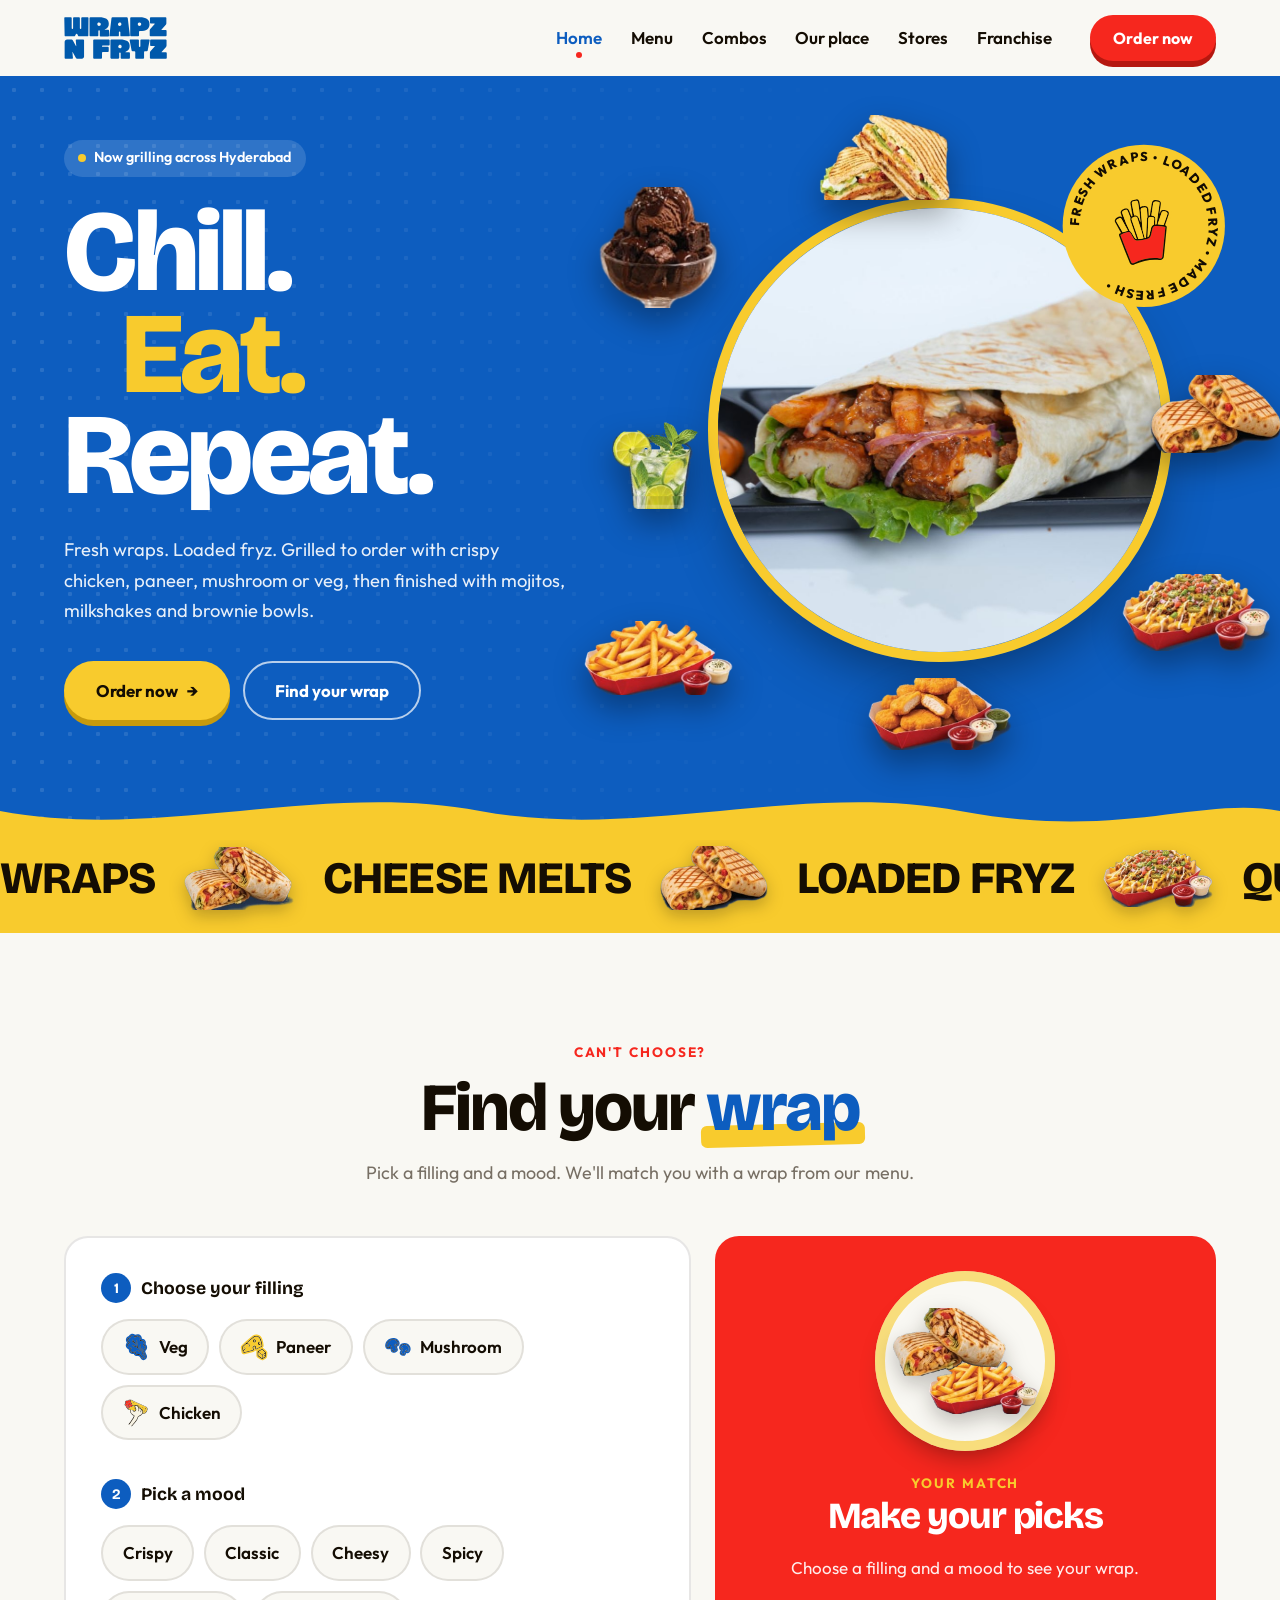
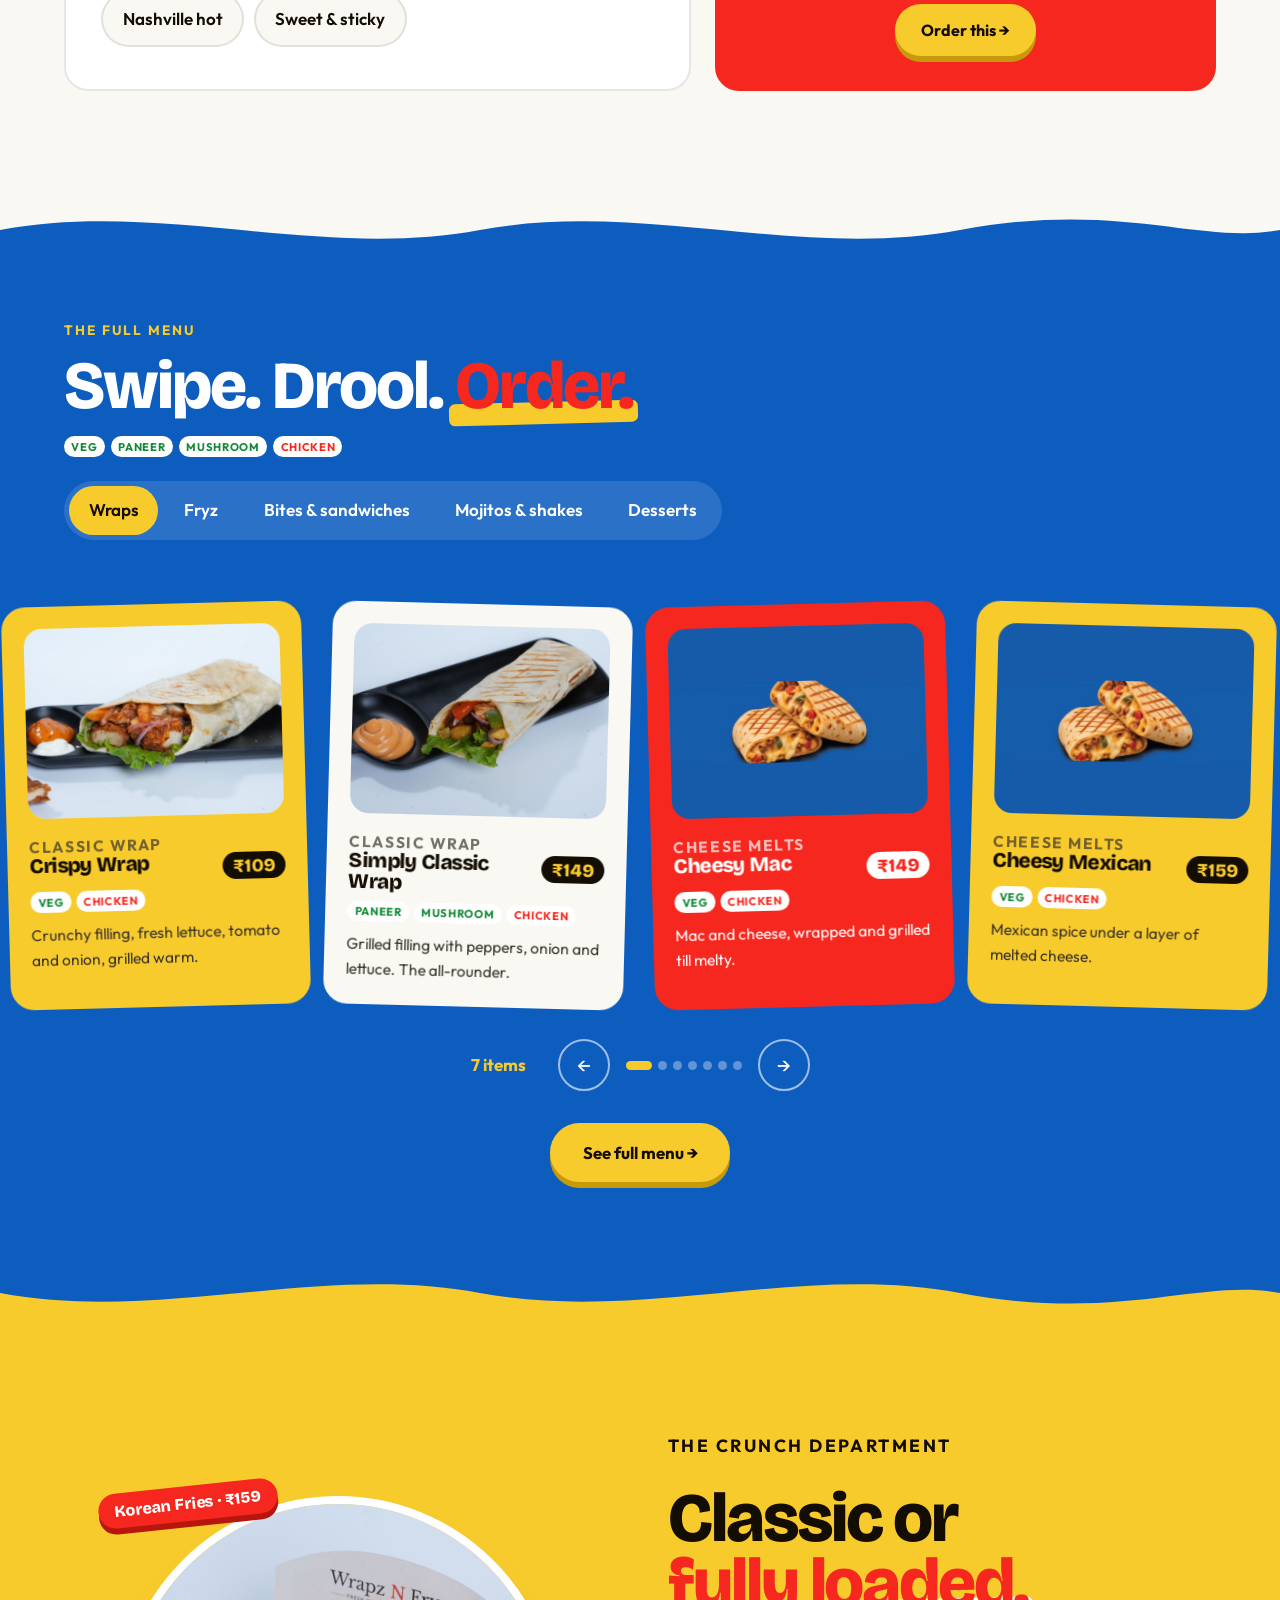
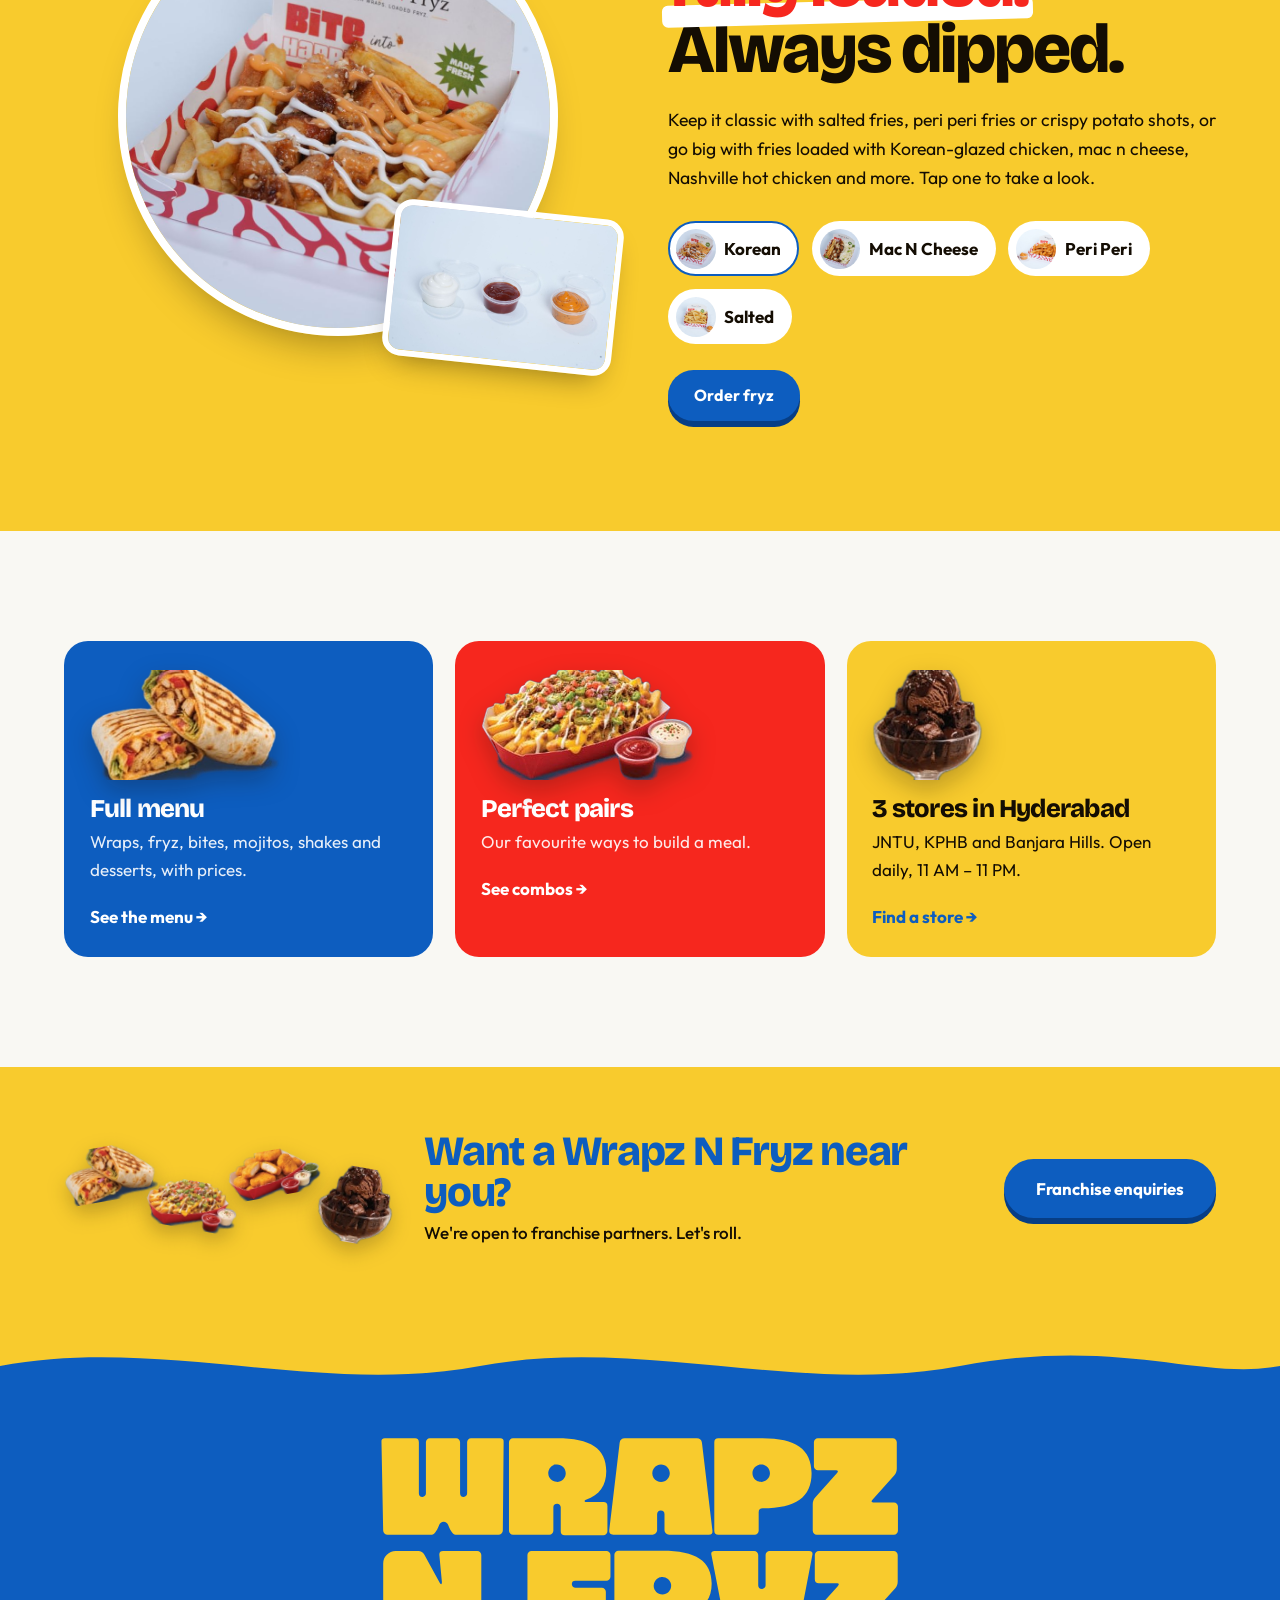
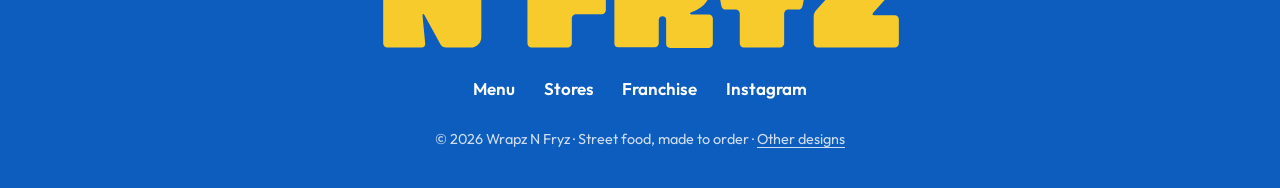
==== commit f4921eb6: "Option 8: add menu carousel section to home page Co-Authored-By: Claude Opus 5.5 <noreply@anthropic." ====
--- a/option-8/index.html
+++ b/option-8/index.html
@@ -11,7 +11,7 @@
   <link rel="preconnect" href="https://fonts.gstatic.com" crossorigin>
   <link href="https://fonts.googleapis.com/css2?family=Bricolage+Grotesque:opsz,wght@12..96,600;12..96,700;12..96,800&family=Outfit:wght@400;500;600;700&display=swap" rel="stylesheet">
   <link rel="stylesheet" href="../css/style-7.css?v=1795581317">
-  <link rel="stylesheet" href="../css/style-8.css?v=1795581317">
+  <link rel="stylesheet" href="../css/style-8.css?v=1795581828">
 </head>
 <body>
   <header class="nav" id="nav">
@@ -125,6 +125,38 @@
       </div>
     </section>
 
+    <!-- ============ MENU CAROUSEL ============ -->
+    <section class="sec menu" id="menu">
+      <svg class="wave wave--top" viewBox="0 0 1440 80" preserveAspectRatio="none" aria-hidden="true"><path d="M0,40 C180,0 360,80 540,40 C720,0 900,80 1080,40 C1260,0 1350,60 1440,40 L1440,0 L0,0 Z"/></svg>
+      <div class="wrap">
+        <div class="head head--row">
+          <div>
+            <p class="kicker kicker--light">The full menu</p>
+            <h2>Swipe. Drool. <span class="hl hl--red">Order.</span></h2>
+            <p class="menu__legend"><span class="tagd tagd--veg">Veg</span><span class="tagd tagd--paneer">Paneer</span><span class="tagd tagd--mushroom">Mushroom</span><span class="tagd tagd--chicken">Chicken</span></p>
+          </div>
+          <div class="tabs" role="tablist" aria-label="Menu categories">
+            <button class="tab is-on" data-cat="wraps">Wraps</button>
+            <button class="tab" data-cat="fryz">Fryz</button>
+            <button class="tab" data-cat="bites">Bites &amp; sandwiches</button>
+            <button class="tab" data-cat="drinks">Mojitos &amp; shakes</button>
+            <button class="tab" data-cat="desserts">Desserts</button>
+          </div>
+        </div>
+      </div>
+      <div class="carousel">
+        <div class="carousel__track" id="track"><!-- js --></div>
+      </div>
+      <div class="wrap carousel__nav">
+        <p class="carousel__count" id="count"></p>
+        <button class="arrow" id="prev" aria-label="Previous">←</button>
+        <div class="dots" id="dots"></div>
+        <button class="arrow" id="next" aria-label="Next">→</button>
+      </div>
+      <div class="wrap menu__all-wrap"><a class="btn btn--yellow btn--lg" href="menu.html">See full menu →</a></div>
+      <svg class="wave wave--down wave--cream" viewBox="0 0 1440 80" preserveAspectRatio="none" aria-hidden="true"><path d="M0,40 C180,80 360,0 540,40 C720,80 900,0 1080,40 C1260,80 1350,20 1440,40 L1440,80 L0,80 Z"/></svg>
+    </section>
+
     <!-- ============ FRYZ & DIPS ============ -->
     <section class="sec fryz">
       <div class="wrap fryz__in">
--- a/css/style-8.css
+++ b/css/style-8.css
@@ -97,3 +97,17 @@
 .fr-fine a { color: var(--blue); font-weight: 700; }
 @media (max-width: 1000px) { .fr-why__grid { grid-template-columns: 1fr 1fr; } .fr-form__in { grid-template-columns: 1fr; } }
 @media (max-width: 600px) { .fr-why__grid, .fr-row { grid-template-columns: 1fr; } .fr-formbox { padding: 1.4rem; } }
+
+/* Menu page: grid of cards instead of a carousel */
+.menu--grid .carousel { overflow: visible; }
+.menu--grid .carousel__track { display: grid; grid-template-columns: repeat(auto-fill, minmax(260px, 1fr)); gap: 24px; overflow: visible; max-width: 1200px; margin: 0 auto; padding: 1rem 24px 1rem; scroll-snap-type: none; cursor: default; }
+.menu--grid .card, .menu--grid .card--list { flex-basis: auto; transform: none; width: auto; }
+.menu--grid .card:nth-child(odd), .menu--grid .card:nth-child(even) { transform: none; }
+.menu--grid .card:hover { transform: translateY(-8px); }
+.menu--grid .carousel__nav .arrow, .menu--grid .carousel__nav .dots { display: none; }
+.menu--grid .carousel__nav { justify-content: center; margin-top: .6rem; }
+@media (max-width: 600px) { .menu--grid .carousel__track { grid-template-columns: 1fr 1fr; gap: 14px; padding: 1rem 16px; } .menu--grid .card { padding: .9rem; } .menu--grid .card__img { height: 120px; } .menu--grid .card__row h3 { font-size: 1.05rem; } .menu--grid .card p { font-size: .85rem; } .menu--grid .price { font-size: .95rem; } }
+@media (max-width: 380px) { .menu--grid .carousel__track { grid-template-columns: 1fr; } }
+
+/* Home: link from the menu carousel to the full menu page */
+.menu__all-wrap { display: flex; justify-content: center; margin-top: 2rem; position: relative; z-index: 1; }
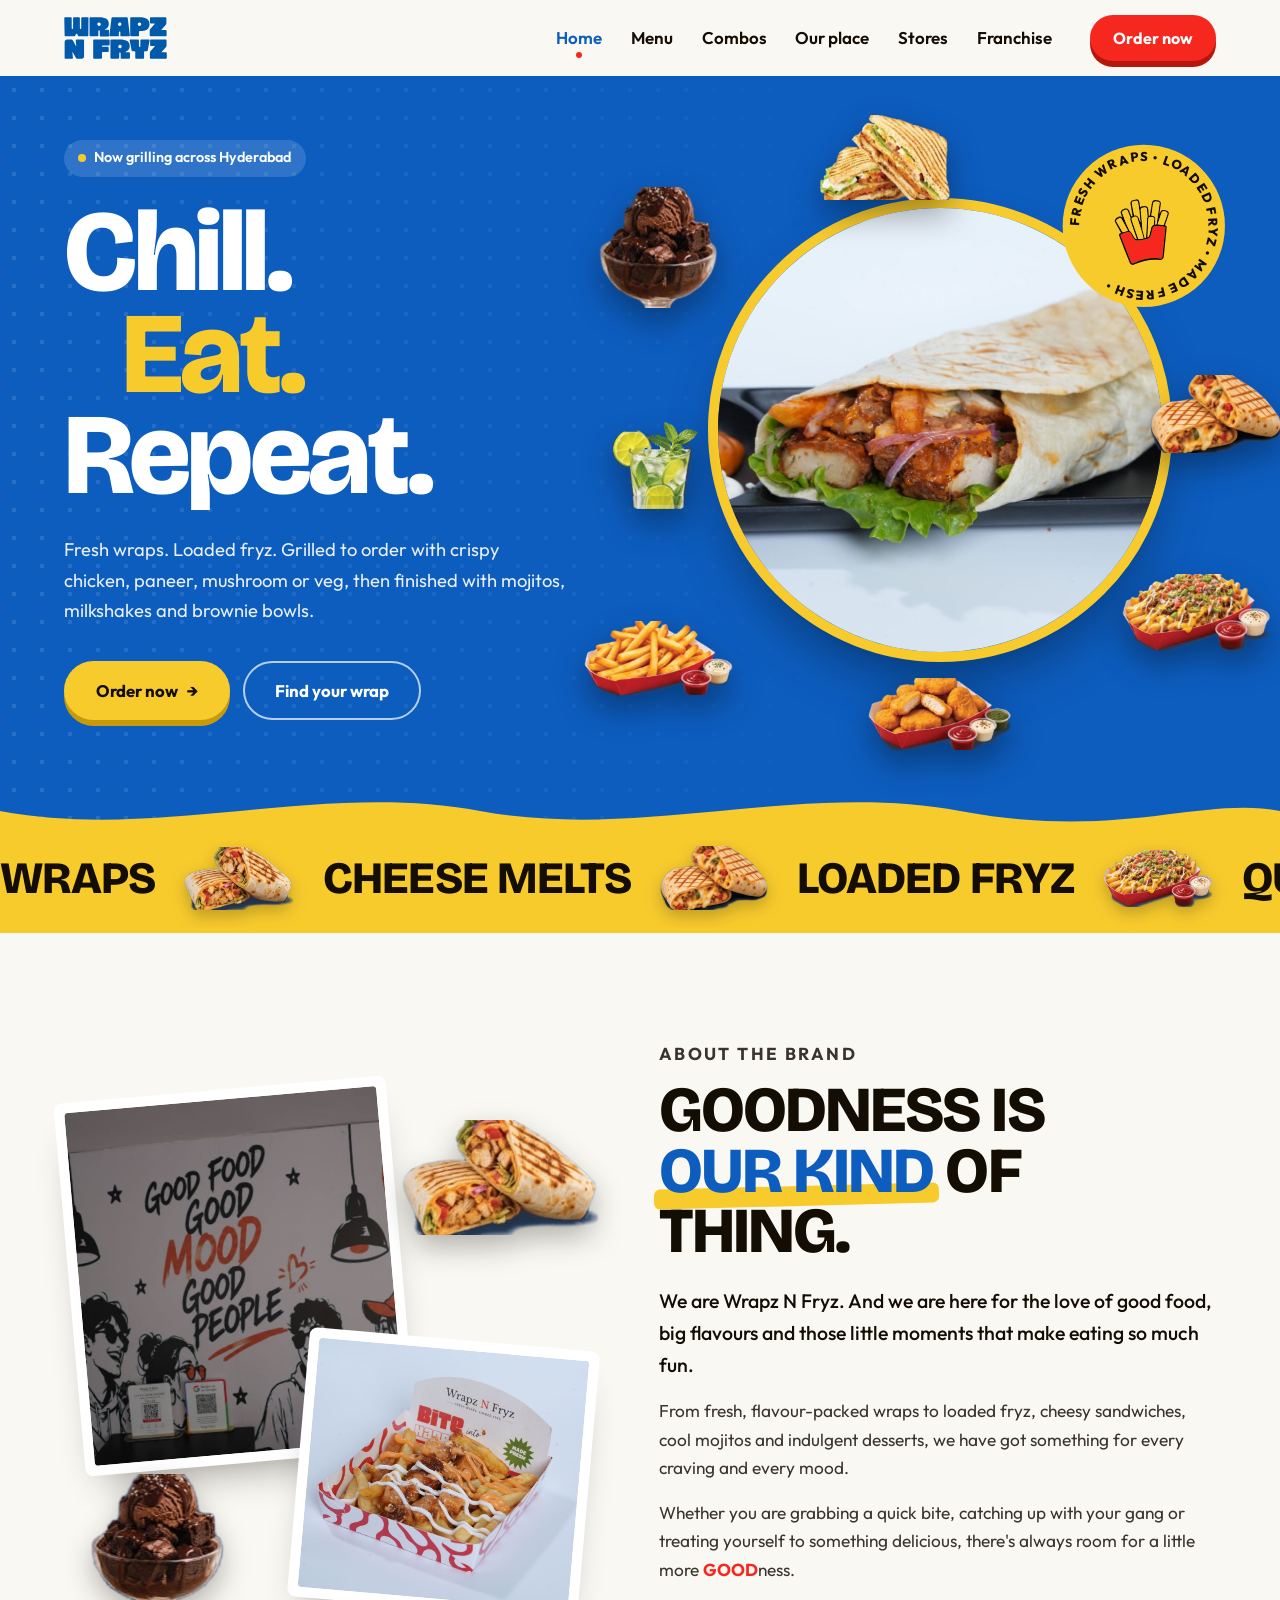
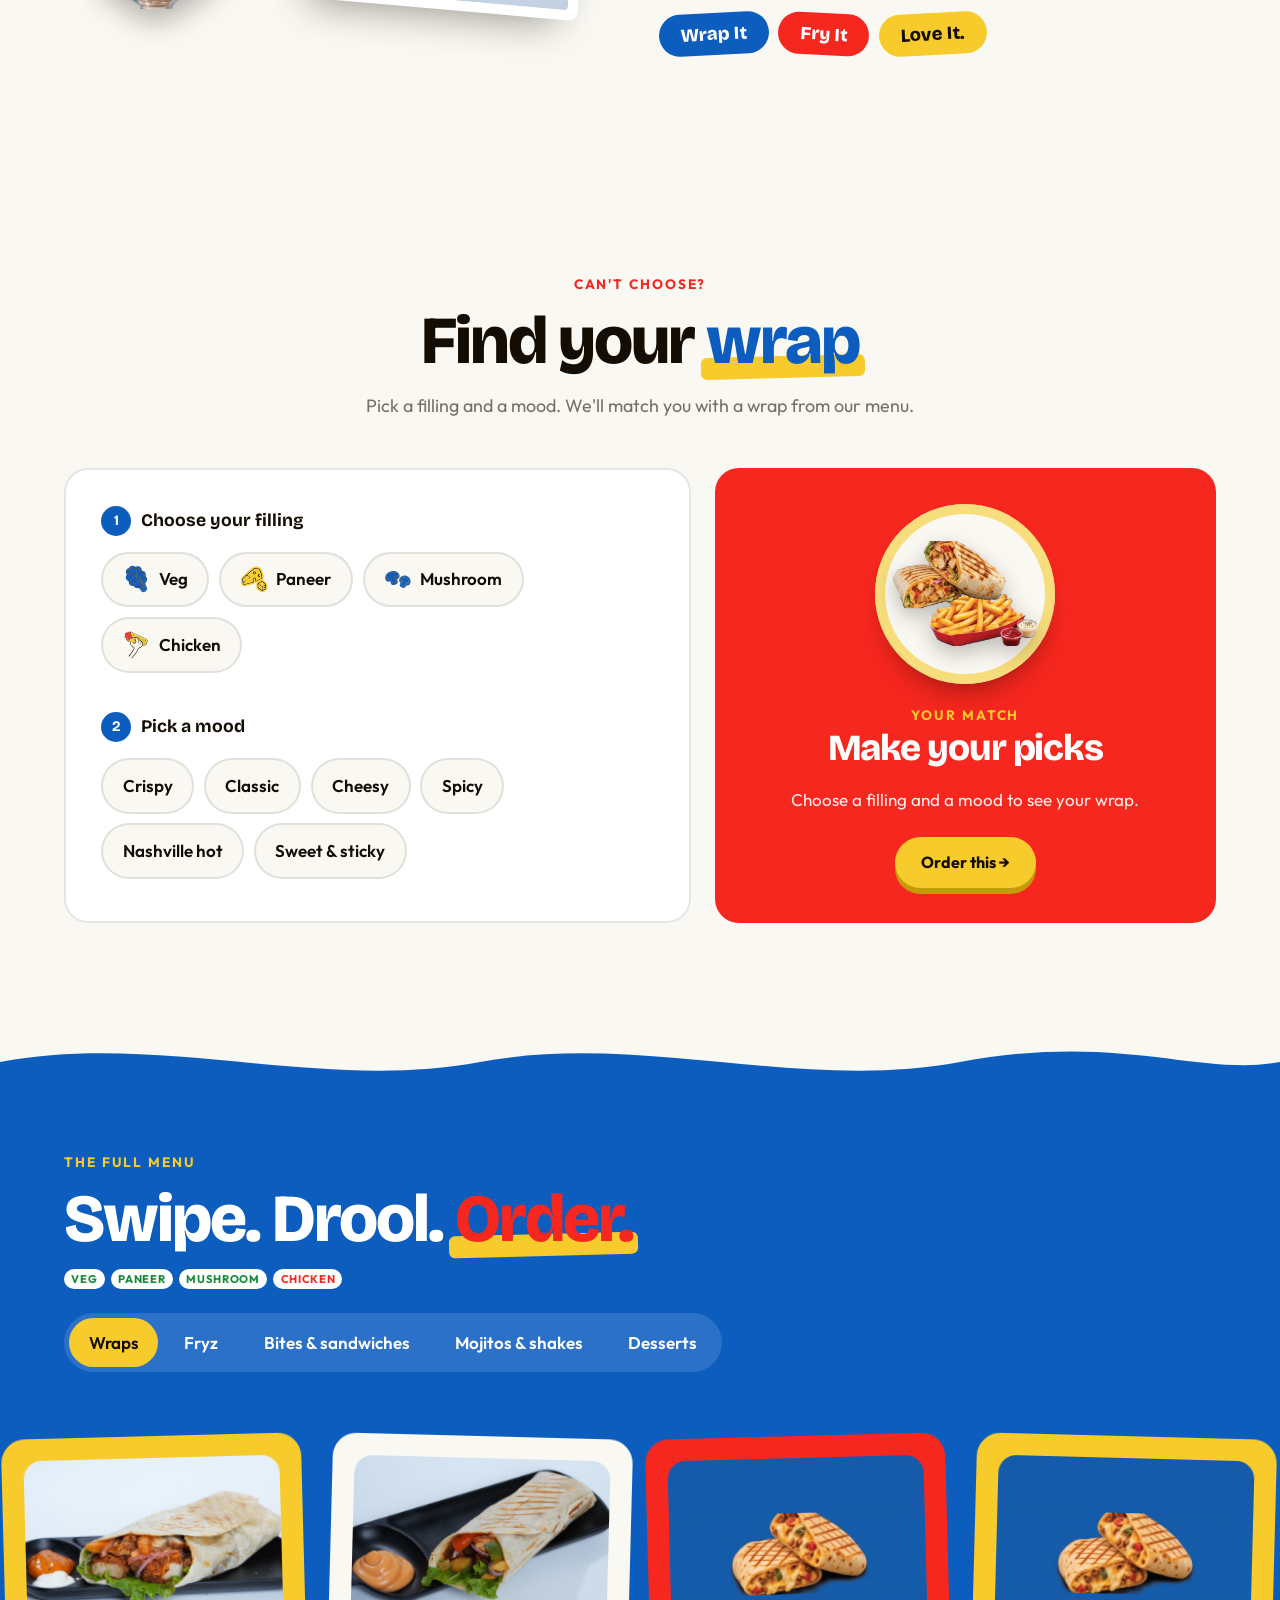
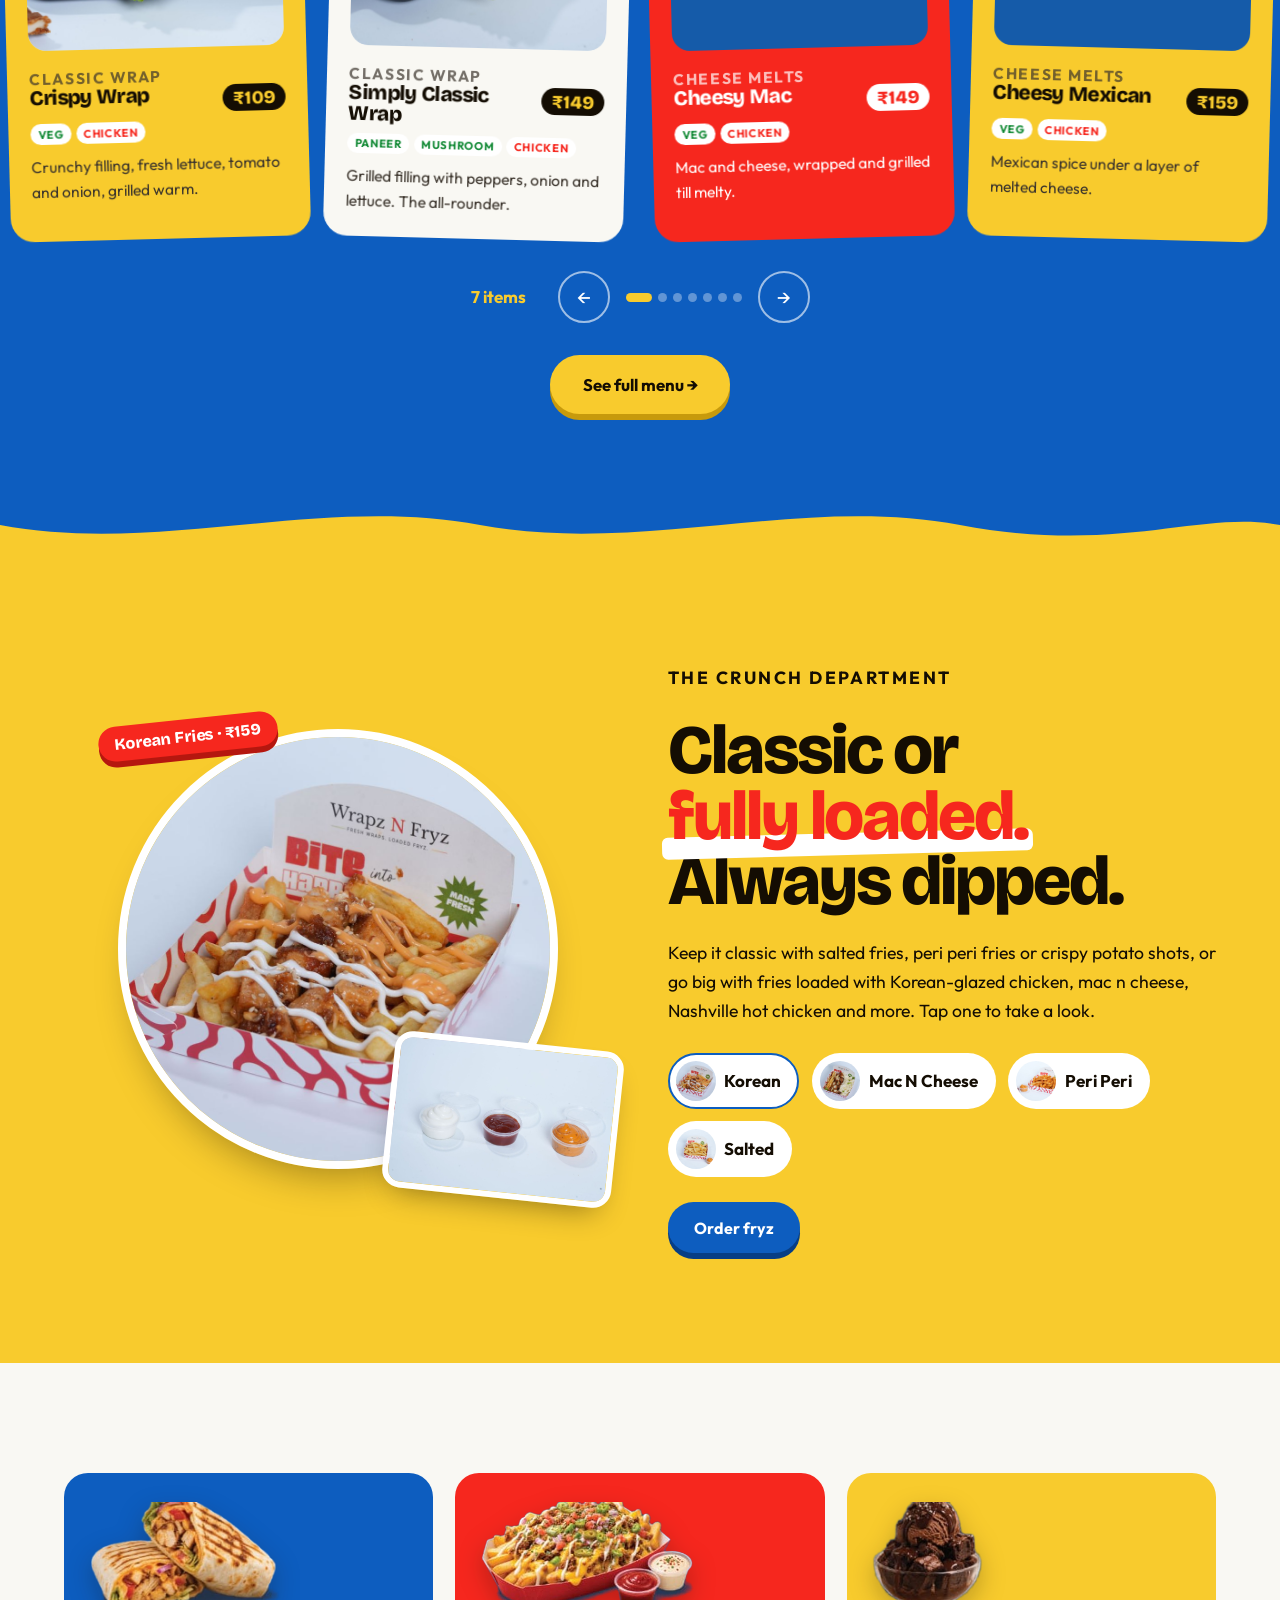
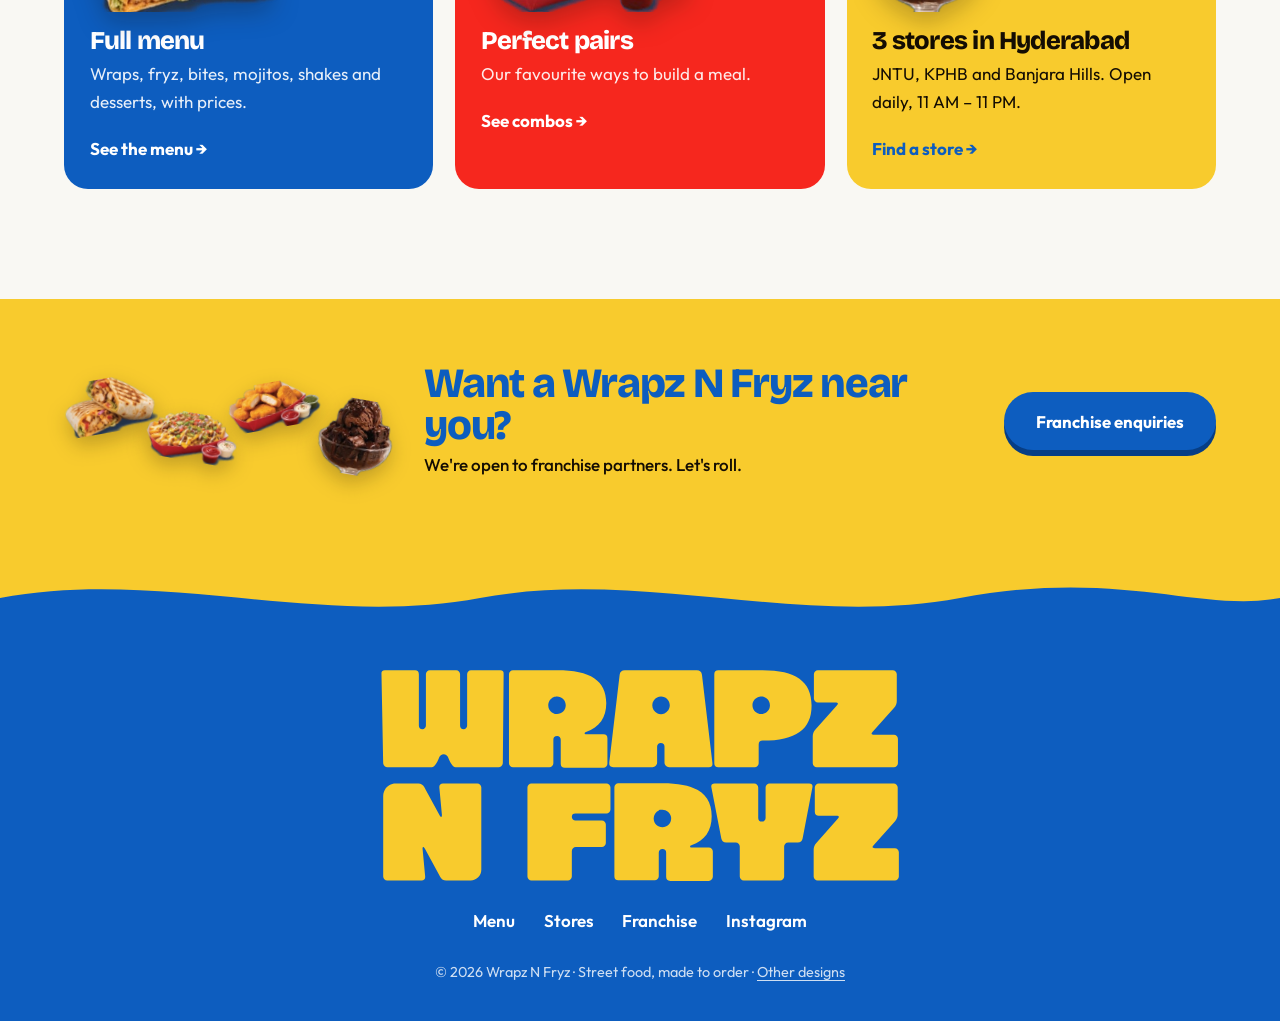
==== commit 2e0c203c: "Option 8: add About the brand section to home page Co-Authored-By: Claude Opus 5.5 <noreply@anthropi" ====
--- a/option-8/index.html
+++ b/option-8/index.html
@@ -11,7 +11,7 @@
   <link rel="preconnect" href="https://fonts.gstatic.com" crossorigin>
   <link href="https://fonts.googleapis.com/css2?family=Bricolage+Grotesque:opsz,wght@12..96,600;12..96,700;12..96,800&family=Outfit:wght@400;500;600;700&display=swap" rel="stylesheet">
   <link rel="stylesheet" href="../css/style-7.css?v=1795581317">
-  <link rel="stylesheet" href="../css/style-8.css?v=1795581828">
+  <link rel="stylesheet" href="../css/style-8.css?v=1795590546">
 </head>
 <body>
   <header class="nav" id="nav">
@@ -77,6 +77,30 @@
         <span>Wraps</span><img src="../images/cutouts/wrap-classic.png" alt=""><span>Cheese Melts</span><img src="../images/cutouts/wrap-cheese-melt.png" alt=""><span>Loaded Fryz</span><img src="../images/cutouts/fryz-loaded.png" alt=""><span>Quick Bites</span><img src="../images/cutouts/quick-bites.png" alt=""><span>Sandwiches</span><img src="../images/cutouts/sandwich.png" alt=""><span>Mojitos</span><img src="../images/cutouts/mojito.png" alt=""><span>Milkshakes</span><img src="../images/cutouts/shake-oreo.png" alt=""><span>Brownie Bowls</span><img src="../images/cutouts/brownie-bowl.png" alt=""><span>Classic Fryz</span><img src="../images/cutouts/fryz-classic.png" alt="">
       </div>
     </div>
+
+    <!-- ============ ABOUT THE BRAND ============ -->
+    <section class="sec about" id="about">
+      <div class="wrap about__in">
+        <div class="about__art" aria-hidden="true">
+          <figure class="about__ph about__ph--1"><img src="../images/food/mural-close.jpg" alt=""></figure>
+          <figure class="about__ph about__ph--2"><img src="../images/food/fryz-korean.jpg" alt=""></figure>
+          <img class="about__cut about__cut--1" src="../images/cutouts/wrap-classic.png" alt="">
+          <img class="about__cut about__cut--2" src="../images/cutouts/brownie-bowl.png" alt="">
+        </div>
+        <div class="about__text">
+          <p class="kicker">About the brand</p>
+          <h2>Goodness is <span class="hl">our kind</span> of thing.</h2>
+          <p class="about__lead">We are Wrapz N Fryz. And we are here for the love of good food, big flavours and those little moments that make eating so much fun.</p>
+          <p>From fresh, flavour-packed wraps to loaded fryz, cheesy sandwiches, cool mojitos and indulgent desserts, we have got something for every craving and every mood.</p>
+          <p>Whether you are grabbing a quick bite, catching up with your gang or treating yourself to something delicious, there's always room for a little more <strong>GOOD</strong>ness.</p>
+          <ul class="about__tag">
+            <li class="t-blue">Wrap It</li>
+            <li class="t-red">Fry It</li>
+            <li class="t-yellow">Love It.</li>
+          </ul>
+        </div>
+      </div>
+    </section>
 
     <!-- ============ FIND YOUR WRAP ============ -->
     <section class="sec picker" id="picker">
--- a/css/style-8.css
+++ b/css/style-8.css
@@ -111,3 +111,29 @@
 
 /* Home: link from the menu carousel to the full menu page */
 .menu__all-wrap { display: flex; justify-content: center; margin-top: 2rem; position: relative; z-index: 1; }
+
+/* Home: About the brand */
+.about { background: var(--cream); }
+.about__in { display: grid; grid-template-columns: 1fr 1.05fr; gap: 64px; align-items: center; }
+.about__art { position: relative; aspect-ratio: 1; max-width: 520px; width: 100%; justify-self: center; }
+.about__ph { position: absolute; margin: 0; background: #fff; padding: 10px; border-radius: 8px; box-shadow: 0 24px 40px -22px rgba(20,13,3,.45); transition: transform .4s var(--bounce); }
+.about__ph img { width: 100%; height: 100%; object-fit: cover; border-radius: 4px; }
+.about__ph--1 { width: 64%; height: 72%; left: 0; top: 0; transform: rotate(-5deg); }
+.about__ph--2 { width: 56%; height: 52%; right: 0; bottom: 0; transform: rotate(5deg); z-index: 2; }
+.about__ph:hover { transform: rotate(0) scale(1.03); z-index: 3; }
+.about__cut { position: absolute; z-index: 4; filter: drop-shadow(0 12px 14px rgba(20,13,3,.3)); animation: bob 3.4s ease-in-out infinite; }
+.about__cut--1 { width: 38%; right: -2%; top: 6%; }
+.about__cut--2 { width: 26%; left: 4%; bottom: 0; animation-delay: .8s; }
+.about__text h2 { font-size: clamp(2.4rem, 5vw, 4rem); text-transform: uppercase; line-height: .95; margin-bottom: 1.4rem; }
+.about__text p { font-size: 1.08rem; margin: 0 0 1rem; color: var(--text); }
+.about__lead { font-size: 1.22rem !important; color: var(--ink) !important; font-weight: 500; }
+.about__text strong { color: var(--red); }
+.about__tag { list-style: none; padding: 0; margin: 1.8rem 0 0; display: flex; flex-wrap: wrap; gap: .6rem; }
+.about__tag li { font: 800 1.15rem var(--display); padding: .55em 1.2em; border-radius: 999px; transition: transform .3s var(--bounce); }
+.about__tag li:nth-child(odd) { transform: rotate(-3deg); }
+.about__tag li:nth-child(even) { transform: rotate(3deg); }
+.about__tag li:hover { transform: rotate(0) scale(1.08); }
+.t-blue { background: var(--blue); color: #fff; }
+.t-red { background: var(--red); color: #fff; }
+.t-yellow { background: var(--yellow); color: var(--ink); }
+@media (max-width: 1000px) { .about__in { grid-template-columns: 1fr; gap: 40px; } .about__art { max-width: 420px; } }
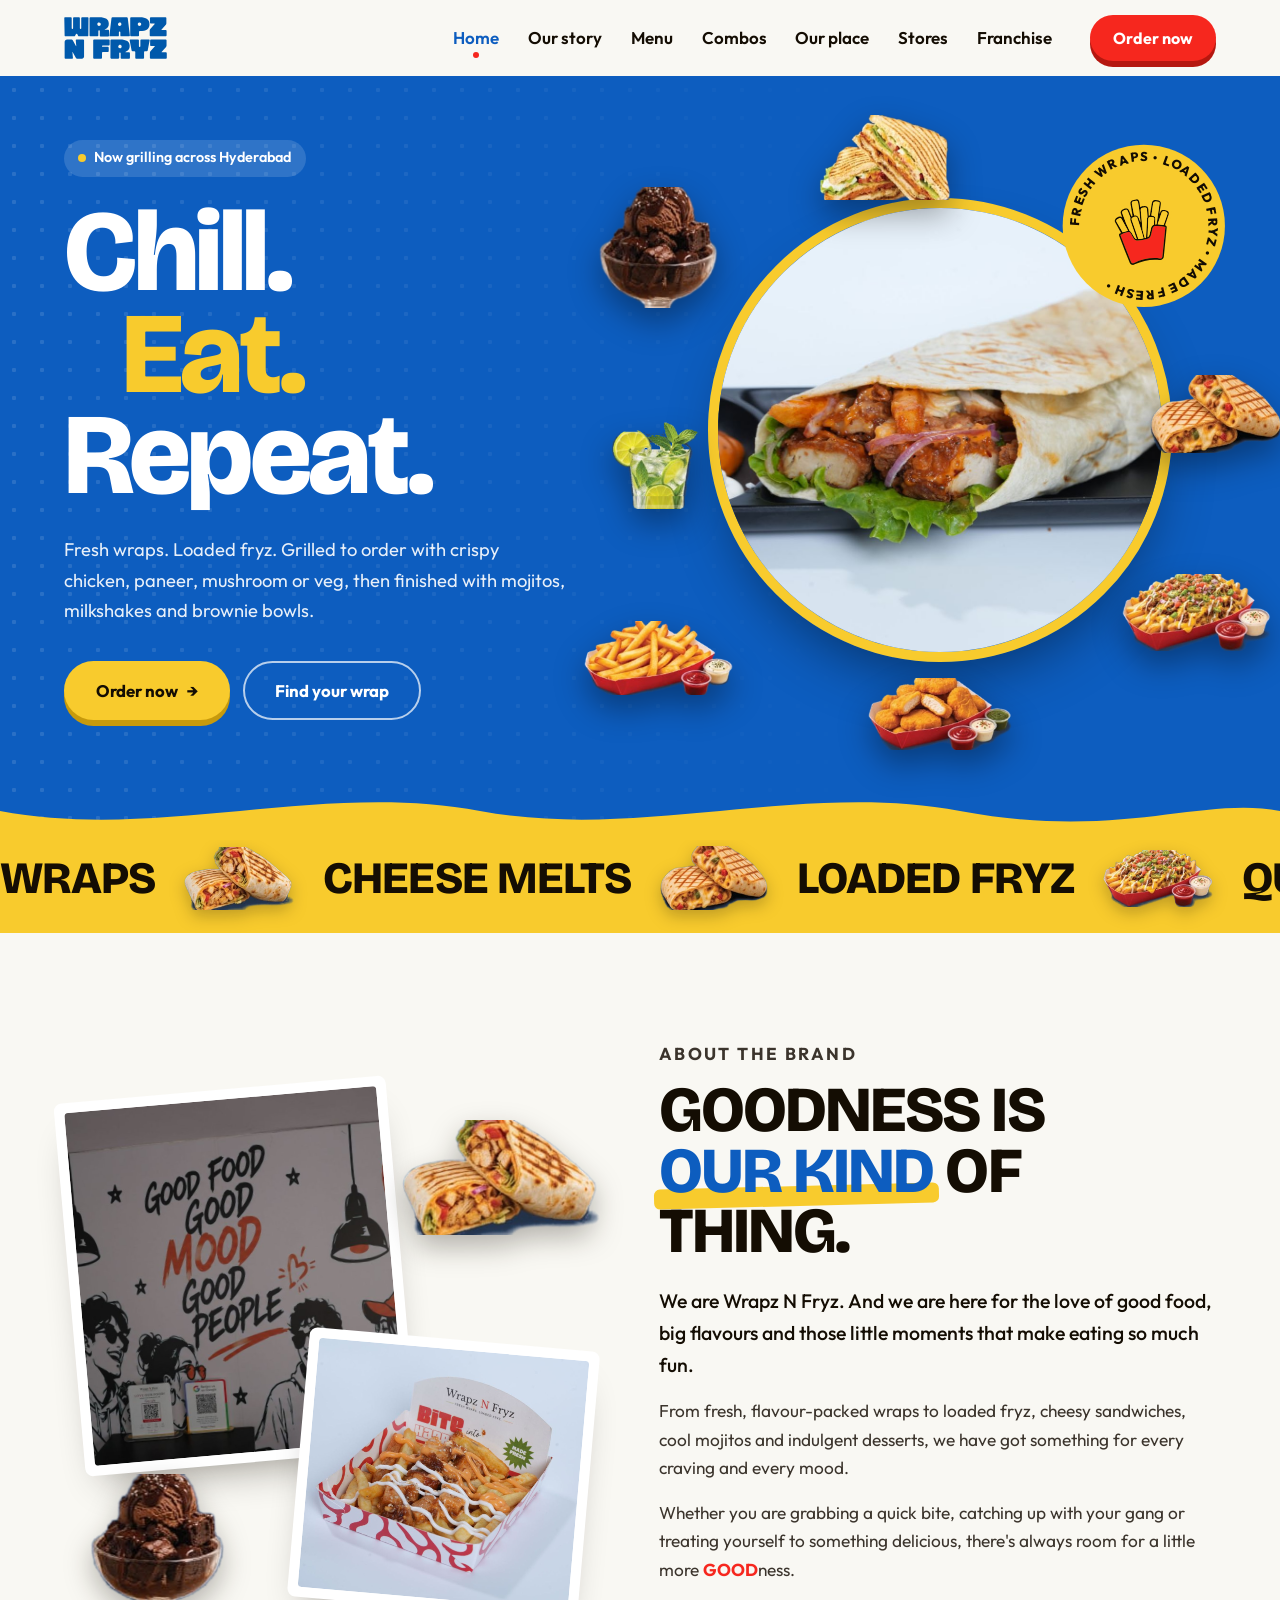
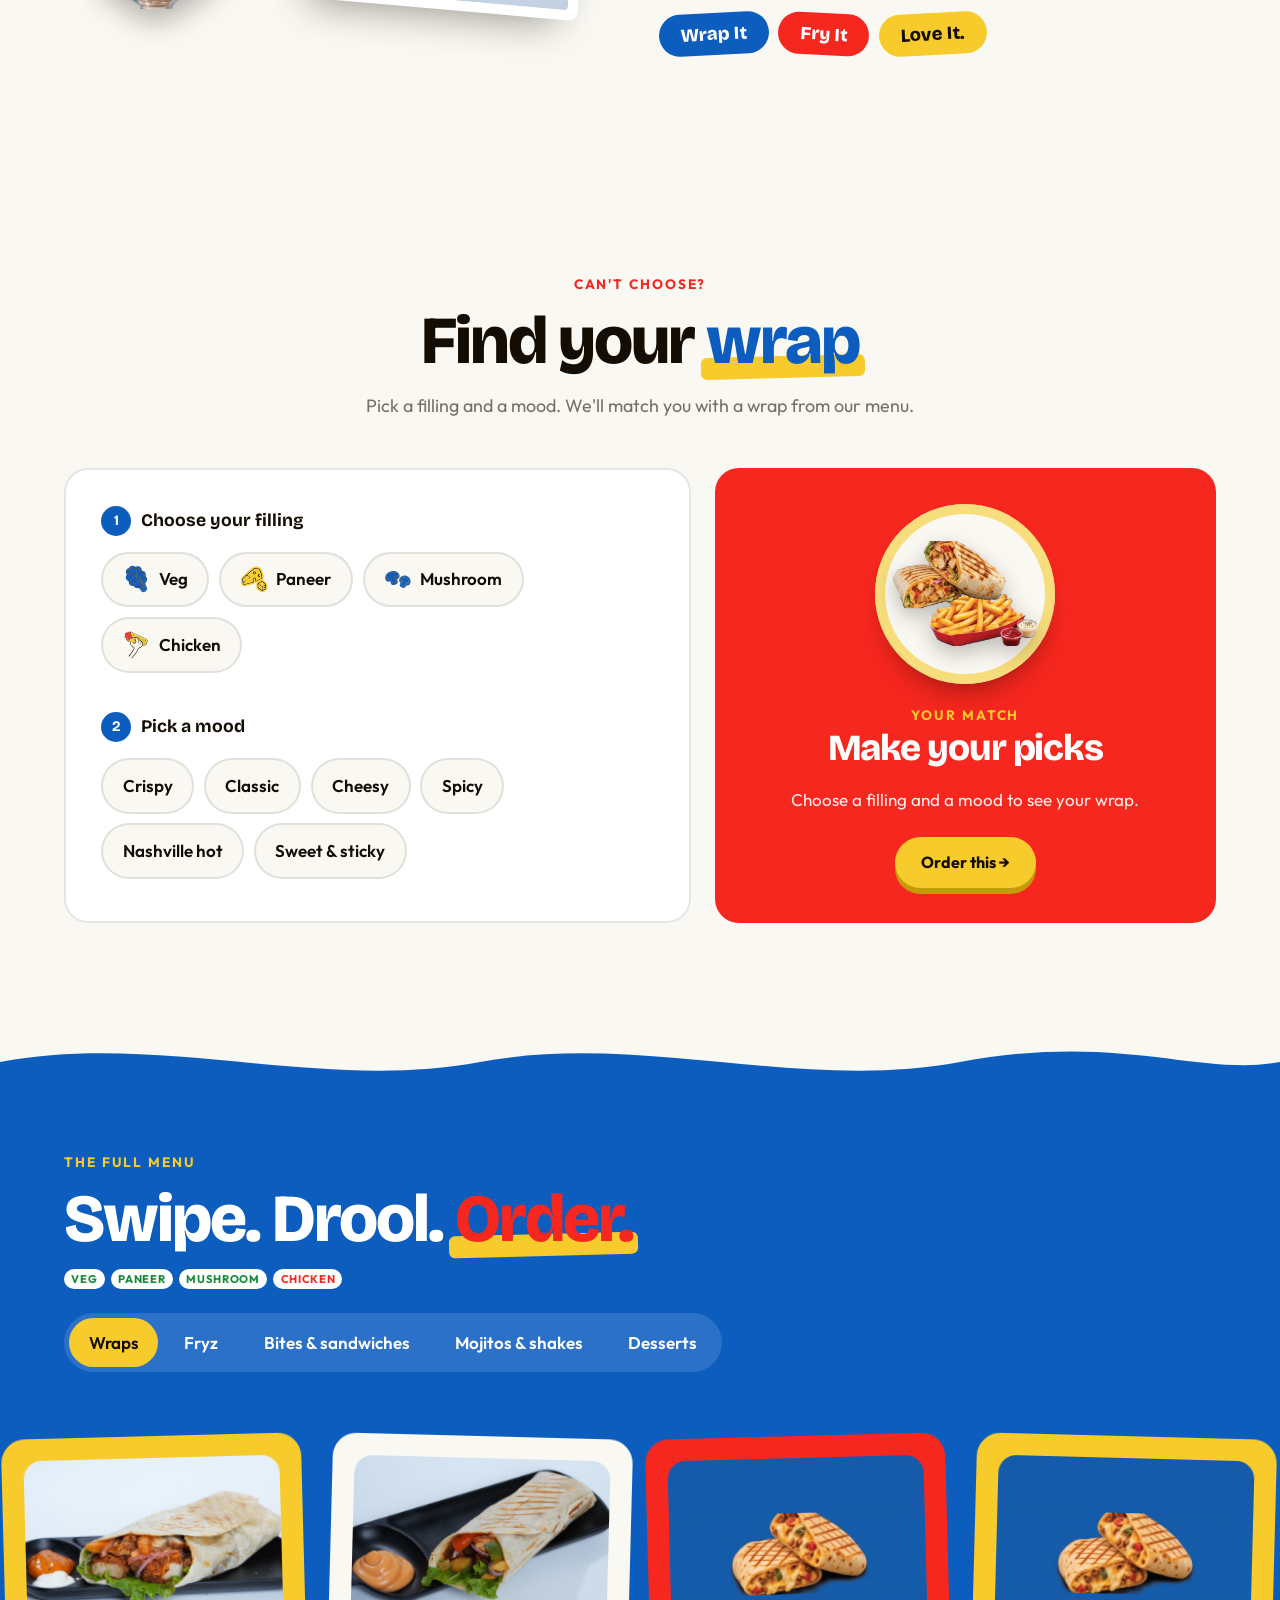
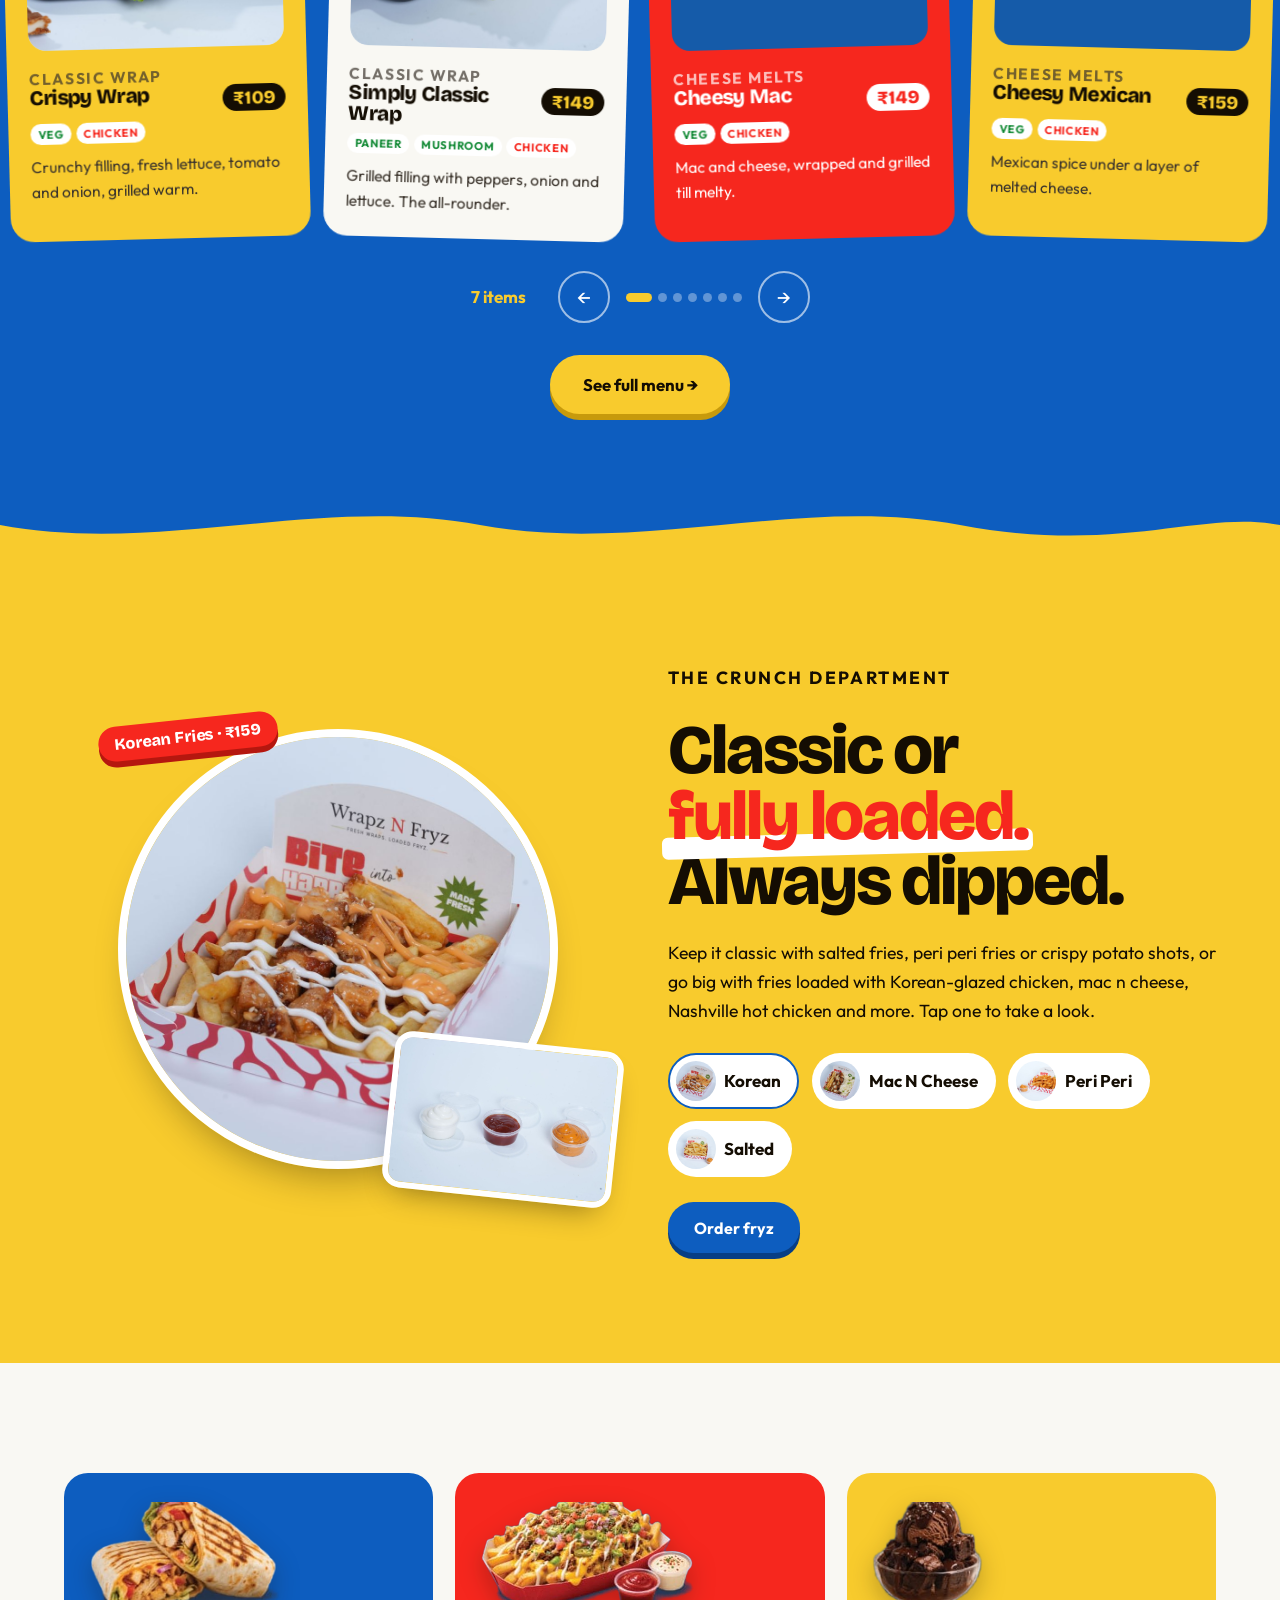
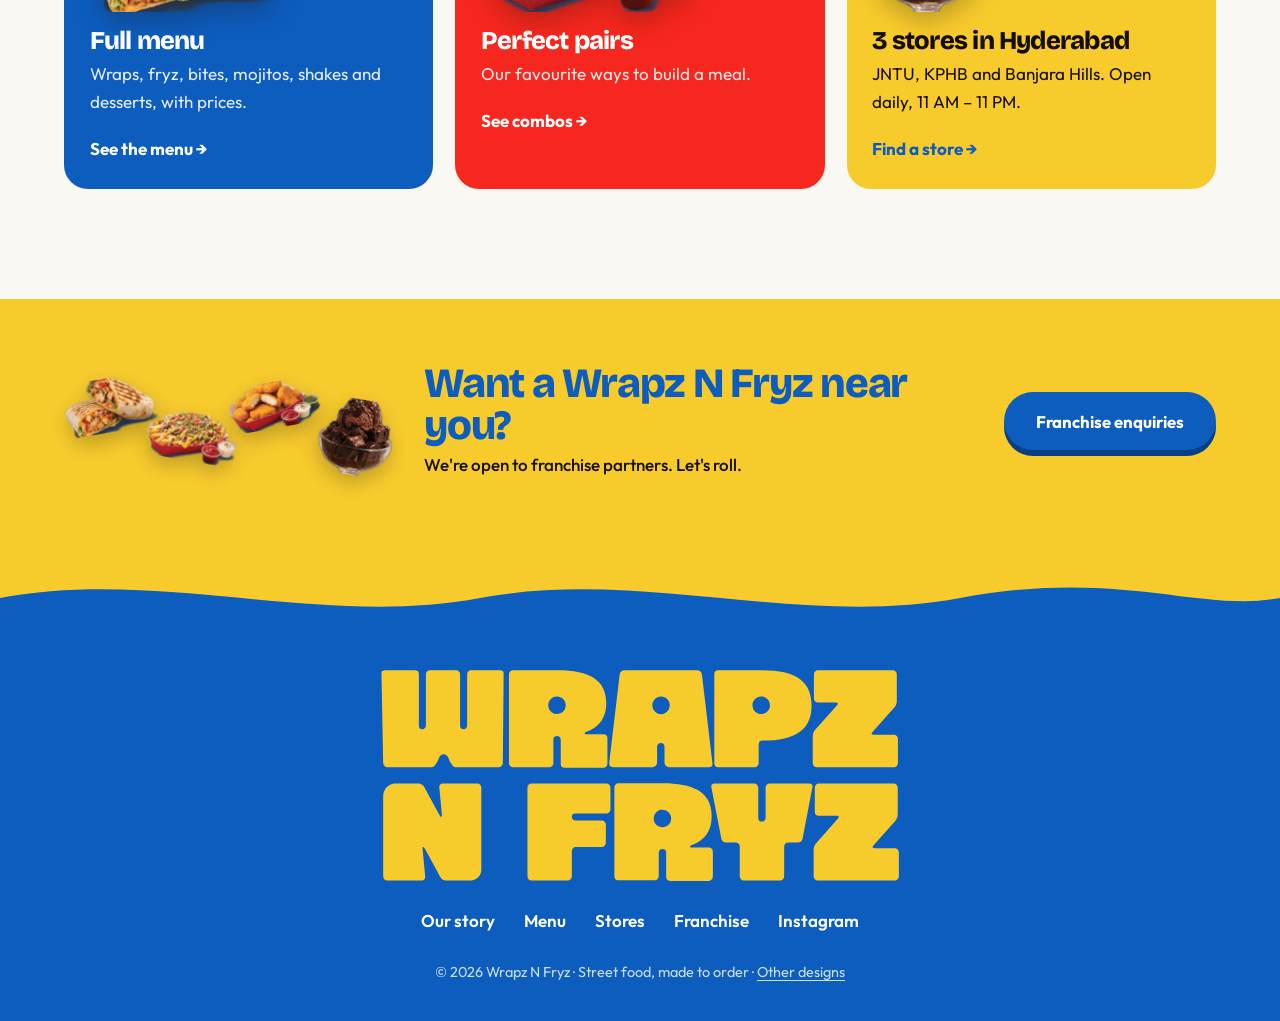
==== commit aaa57339: "Option 8: add Our Story page Co-Authored-By: Claude Opus 5.5 <noreply@anthropic.com> Claude-Session:" ====
--- a/option-8/index.html
+++ b/option-8/index.html
@@ -11,7 +11,7 @@
   <link rel="preconnect" href="https://fonts.gstatic.com" crossorigin>
   <link href="https://fonts.googleapis.com/css2?family=Bricolage+Grotesque:opsz,wght@12..96,600;12..96,700;12..96,800&family=Outfit:wght@400;500;600;700&display=swap" rel="stylesheet">
   <link rel="stylesheet" href="../css/style-7.css?v=1795581317">
-  <link rel="stylesheet" href="../css/style-8.css?v=1795590546">
+  <link rel="stylesheet" href="../css/style-8.css?v=1795590752">
 </head>
 <body>
   <header class="nav" id="nav">
@@ -19,6 +19,7 @@
       <a href="index.html" class="nav__logo" aria-label="Wrapz N Fryz home"><img src="../images/brand/logo-wordmark.svg" alt="Wrapz N Fryz"></a>
       <nav class="nav__links" id="navLinks" aria-label="Main">
         <a href="index.html" class="is-active" aria-current="page">Home</a>
+        <a href="our-story.html">Our story</a>
         <a href="menu.html">Menu</a>
         <a href="combos.html">Combos</a>
         <a href="our-place.html">Our place</a>
@@ -236,6 +237,7 @@
     <div class="wrap foot__in">
       <img class="foot__logo" src="../images/brand/logo-wordmark-yellow.svg" alt="Wrapz N Fryz">
       <nav aria-label="Footer">
+        <a href="our-story.html">Our story</a>
         <a href="menu.html">Menu</a>
         <a href="stores.html">Stores</a>
         <a href="franchise.html">Franchise</a>
--- a/css/style-8.css
+++ b/css/style-8.css
@@ -137,3 +137,34 @@
 .t-red { background: var(--red); color: #fff; }
 .t-yellow { background: var(--yellow); color: var(--ink); }
 @media (max-width: 1000px) { .about__in { grid-template-columns: 1fr; gap: 40px; } .about__art { max-width: 420px; } }
+
+/* Our Story page */
+.story__in { display: grid; grid-template-columns: 1.05fr 1fr; gap: 64px; align-items: center; }
+.story__text p { font-size: 1.1rem; margin: 0 0 1.1rem; color: var(--text); }
+.story__big { font: 800 clamp(1.9rem, 3.6vw, 2.8rem)/1.1 var(--display) !important; color: var(--ink) !important; letter-spacing: -.02em; }
+.story__pop { display: inline-block; font: 800 1.3rem var(--display) !important; background: var(--yellow); color: var(--ink) !important; padding: .35em .9em; border-radius: 999px; transform: rotate(-2deg); margin-bottom: 1.6rem !important; }
+.c-blue { color: var(--blue); } .c-red { color: var(--red); } .c-yellow { color: #D9A800; }
+.story__art { position: relative; aspect-ratio: 1; max-width: 520px; width: 100%; justify-self: center; }
+.story__ph { position: absolute; margin: 0; background: #fff; padding: 10px; border-radius: 8px; box-shadow: 0 24px 40px -22px rgba(20,13,3,.45); transition: transform .4s var(--bounce); }
+.story__ph img { width: 100%; height: 100%; object-fit: cover; border-radius: 4px; }
+.story__ph--1 { width: 62%; height: 46%; left: 0; top: 2%; transform: rotate(-6deg); }
+.story__ph--2 { width: 50%; height: 56%; right: 0; top: 14%; transform: rotate(5deg); }
+.story__ph--3 { width: 54%; height: 40%; left: 12%; bottom: 0; transform: rotate(-2deg); z-index: 2; }
+.story__ph:hover { transform: rotate(0) scale(1.04); z-index: 3; }
+.story__cut { position: absolute; width: 30%; right: -2%; bottom: 2%; z-index: 4; filter: drop-shadow(0 12px 14px rgba(20,13,3,.3)); animation: bob 3.4s ease-in-out infinite; }
+.story__strip { display: flex; justify-content: center; align-items: center; gap: clamp(.8rem, 4vw, 3rem); margin-top: 4rem; flex-wrap: wrap; }
+.story__strip img { height: 90px; width: auto; max-width: 130px; object-fit: contain; filter: drop-shadow(0 10px 12px rgba(20,13,3,.22)); transition: transform .35s var(--bounce); }
+.story__strip img:nth-child(odd) { transform: translateY(-10px) rotate(-6deg); }
+.story__strip img:nth-child(even) { transform: translateY(10px) rotate(6deg); }
+.story__strip img:hover { transform: scale(1.12); }
+.philo { position: relative; background: var(--blue); color: #fff; padding: 140px 0 120px; text-align: center; overflow: hidden; }
+.philo .wave path { fill: var(--cream); }
+.philo::before { content: ""; position: absolute; inset: 0; background-image: radial-gradient(rgba(255,255,255,.12) 2px, transparent 2.5px); background-size: 28px 28px; pointer-events: none; }
+.philo__in { position: relative; }
+.philo__q { font: 700 1.2rem var(--body); color: var(--yellow); margin: 0 0 1rem; }
+.philo h2 { color: #fff; font-size: clamp(2.6rem, 7vw, 5.6rem); text-transform: uppercase; line-height: .95; }
+.philo h2 span { color: var(--yellow); }
+.philo__btns { justify-content: center; margin-top: 2.4rem; }
+@media (max-width: 1000px) { .story__in { grid-template-columns: 1fr; gap: 40px; } .story__art { max-width: 420px; } .philo { padding: 110px 0 90px; } }
+@media (max-width: 600px) { .story__strip img { height: 60px; max-width: 80px; } }
+@media (max-width: 1160px) and (min-width: 1001px) { .nav__links { gap: 1.1rem; } .nav__links a { font-size: .92rem; } }
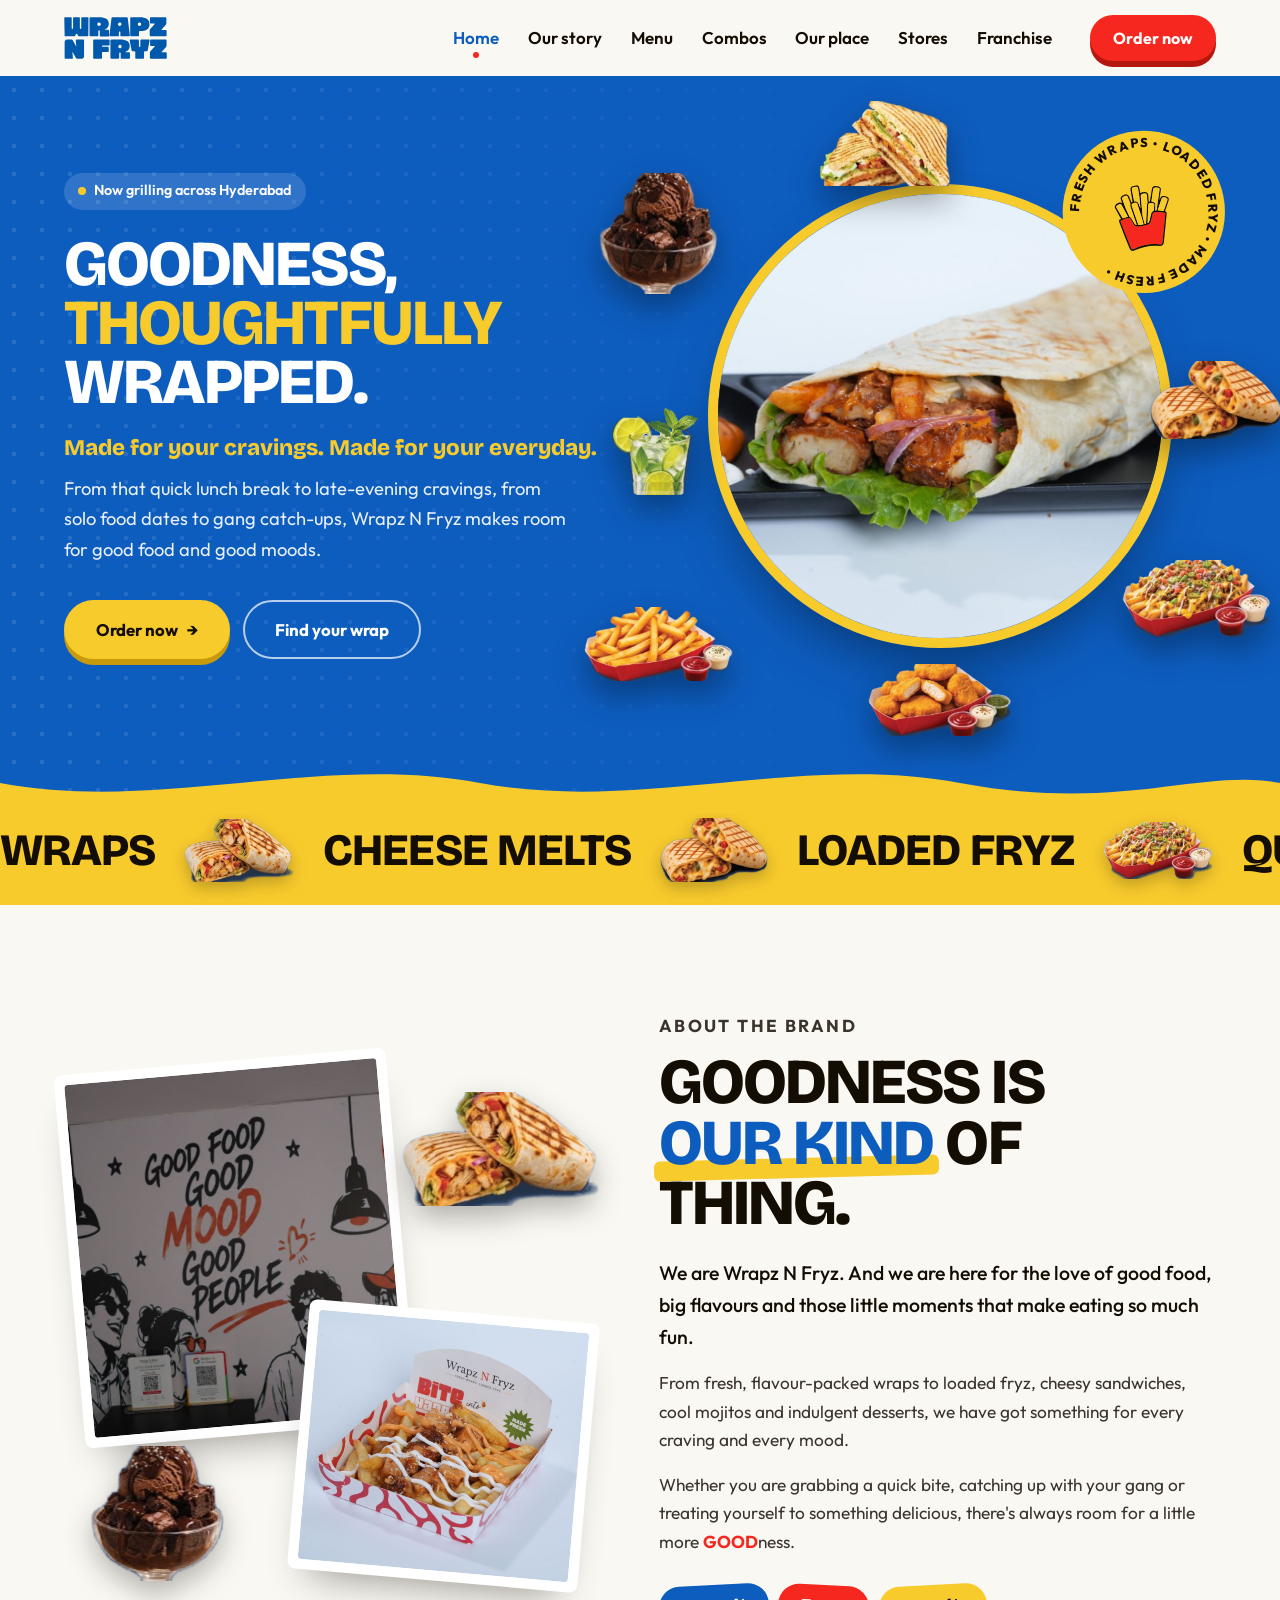
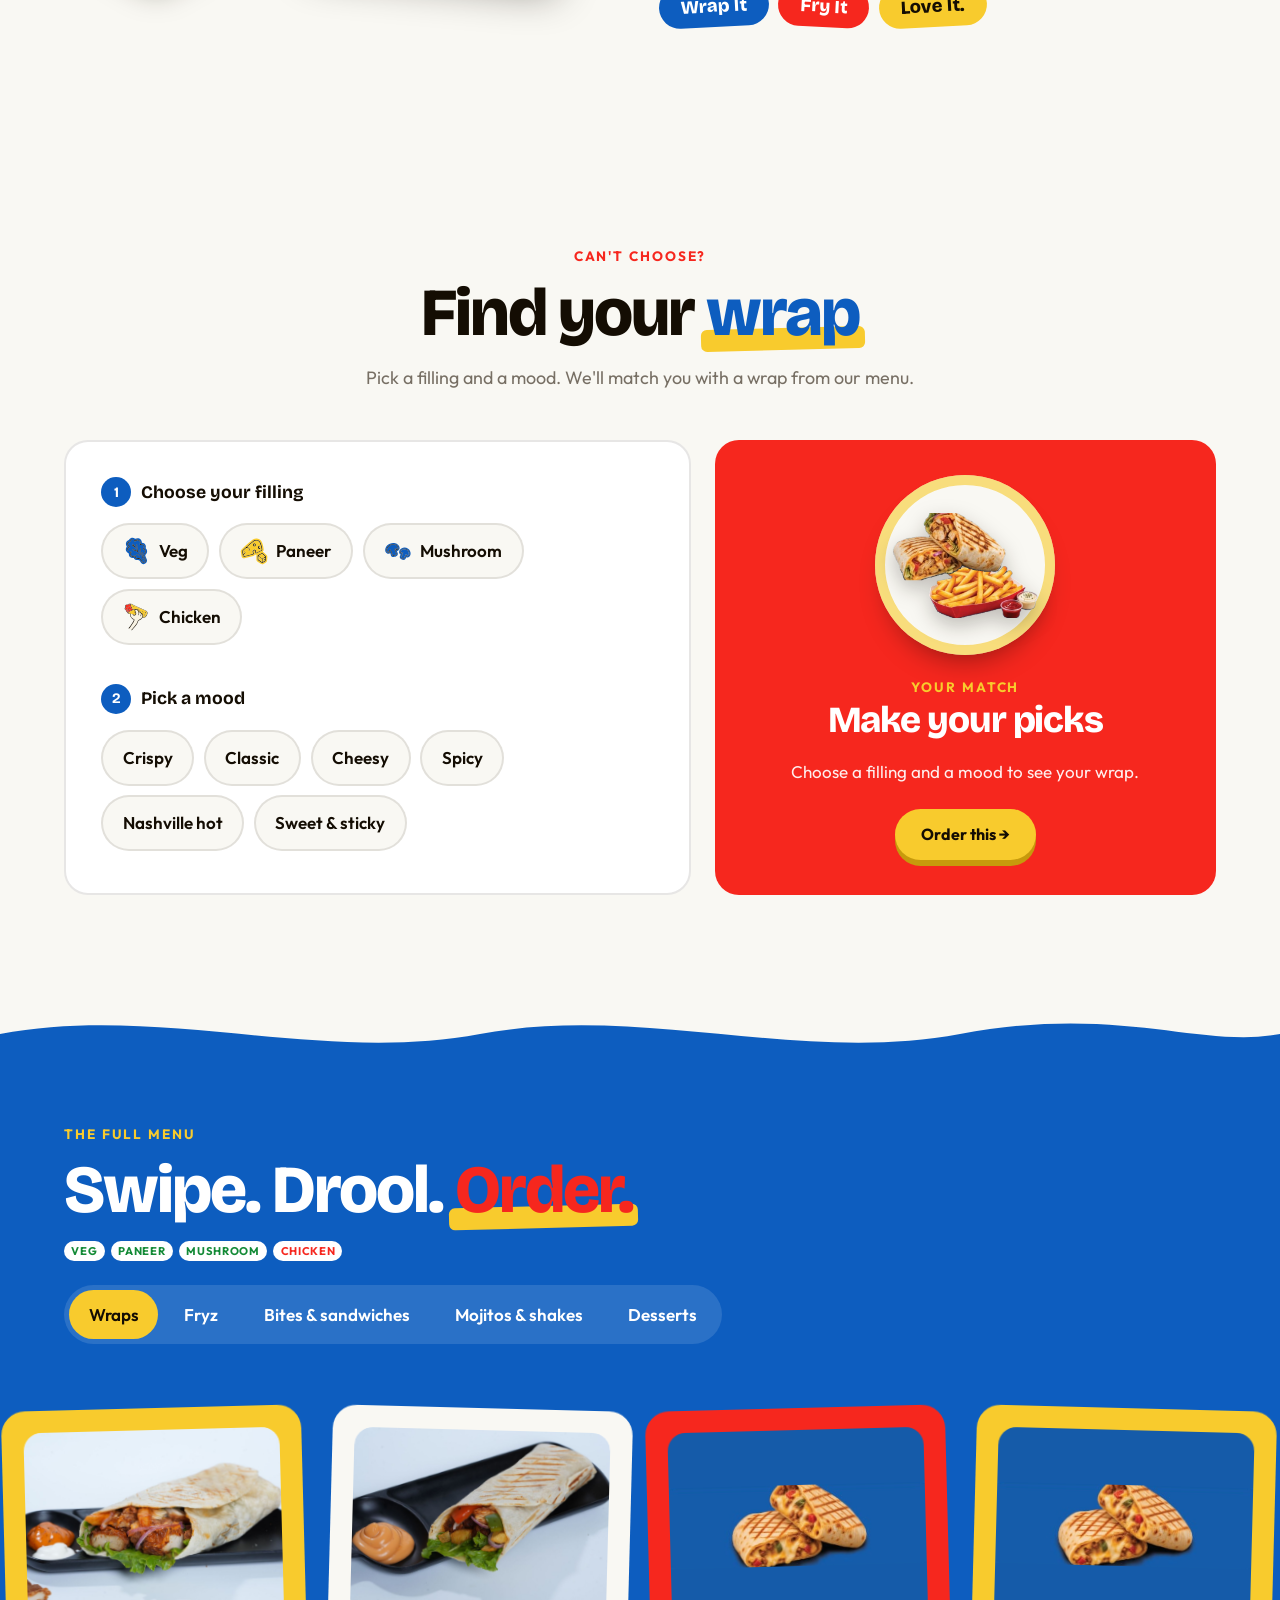
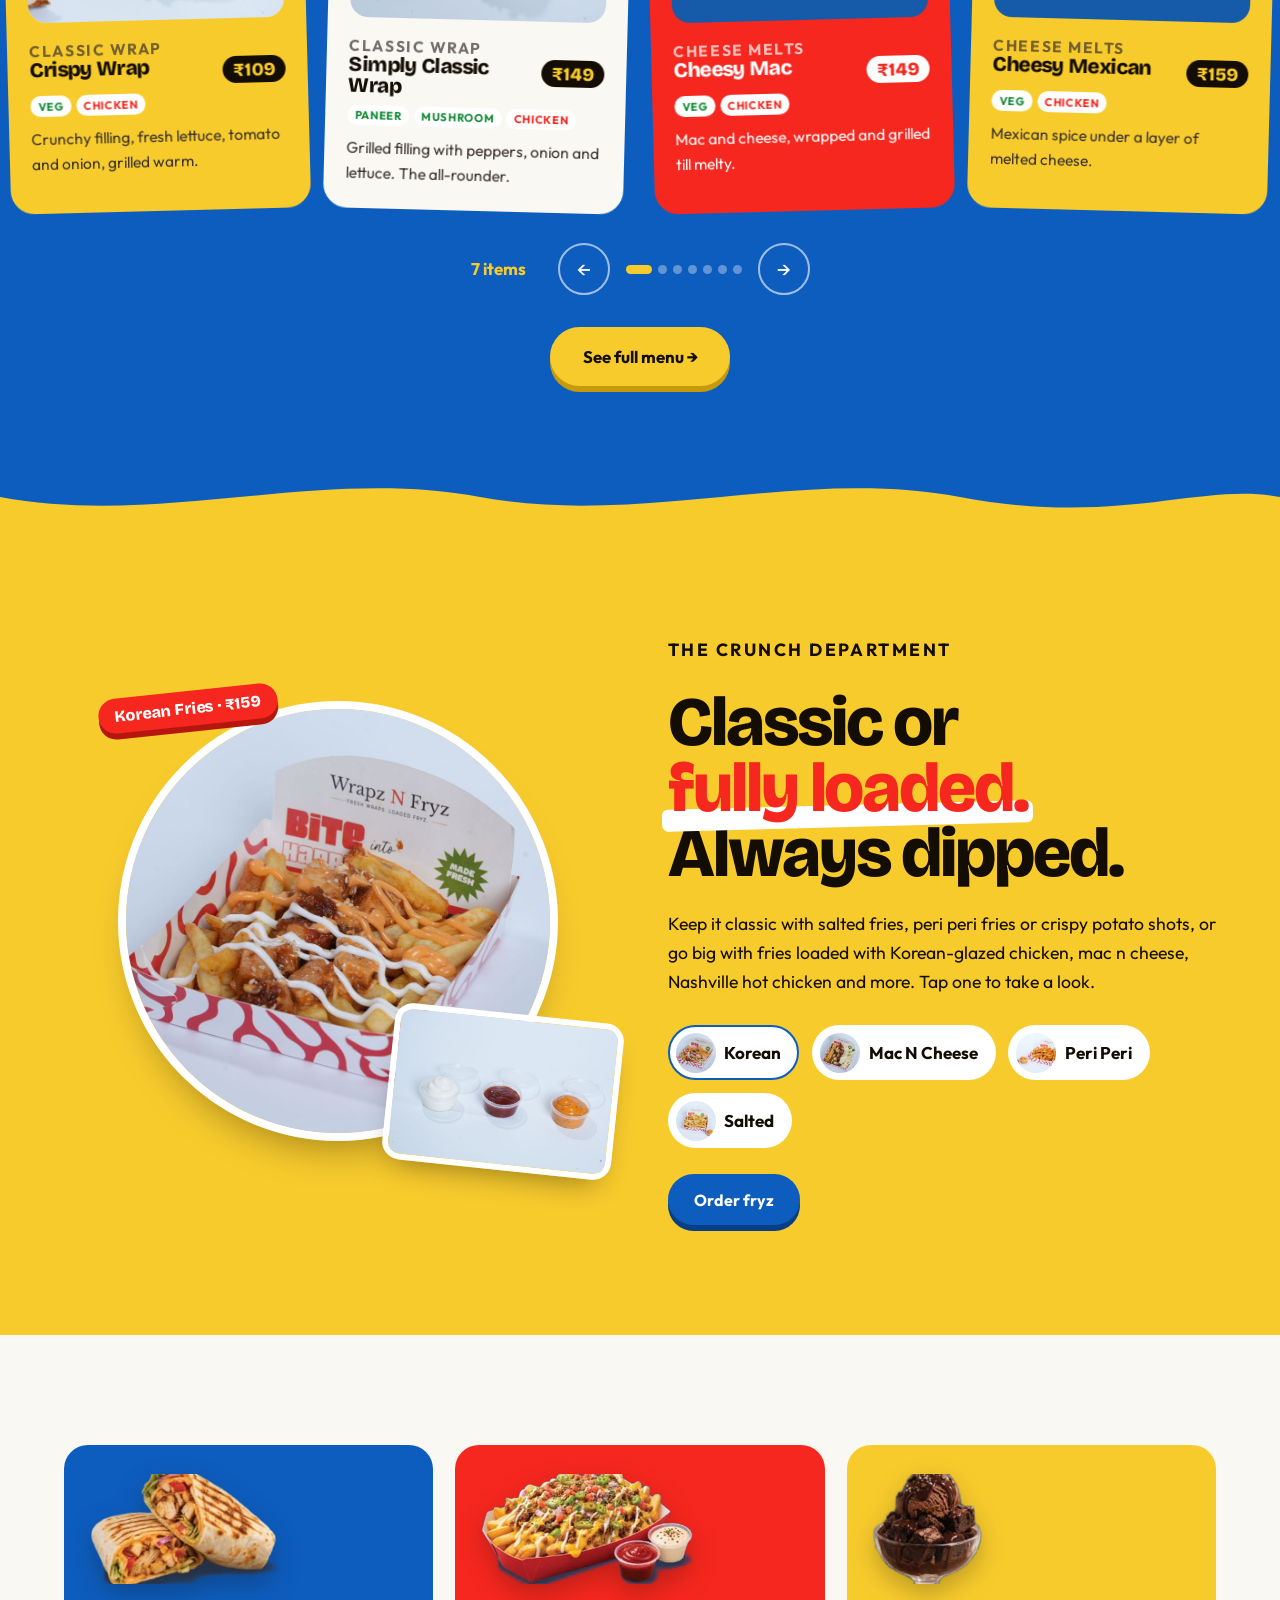
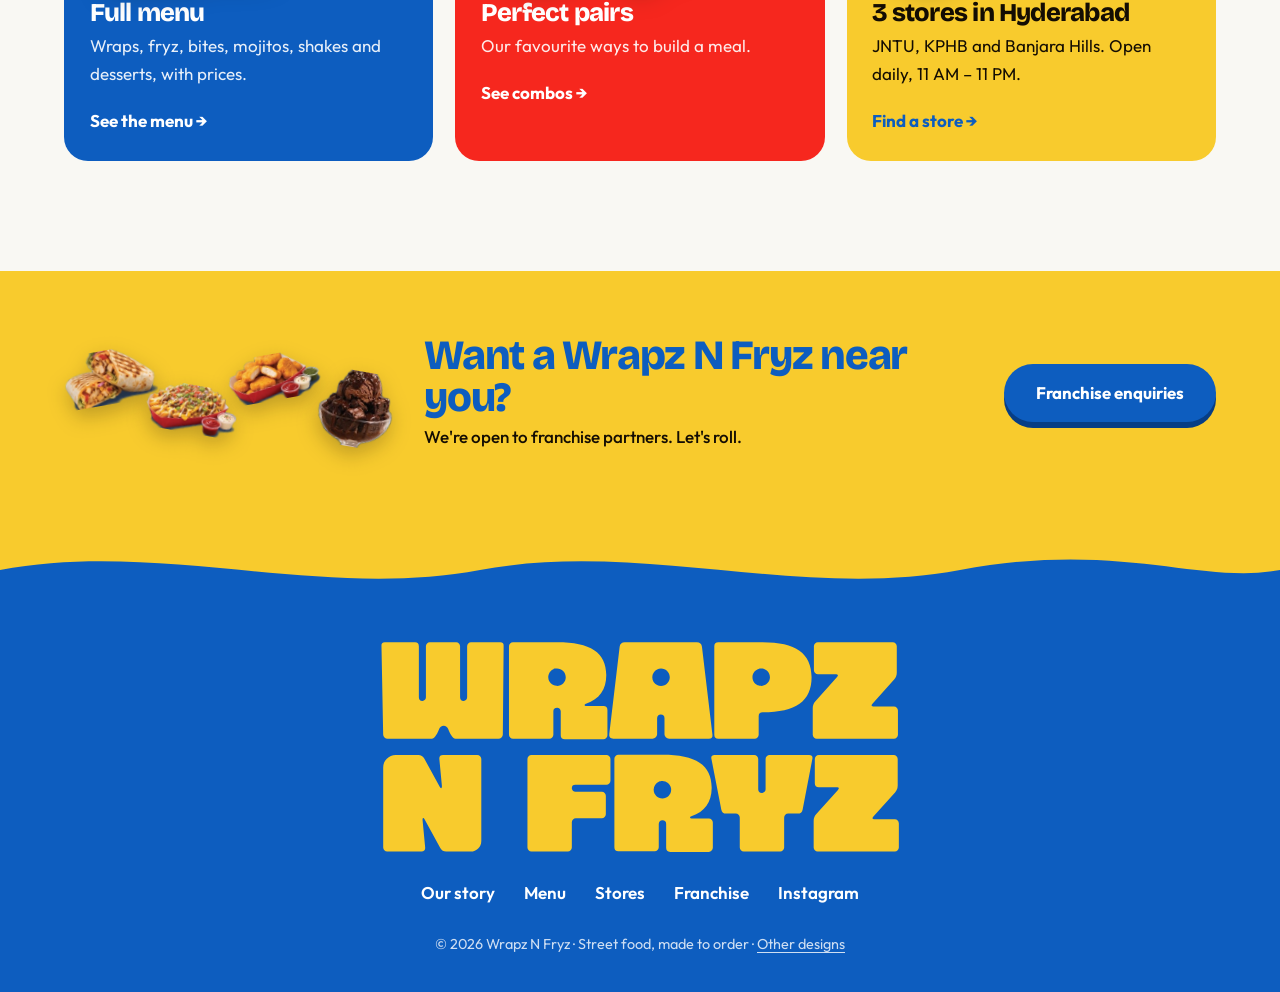
==== commit 13b85319: "Option 8: new home hero copy Co-Authored-By: Claude Opus 5.5 <noreply@anthropic.com> Claude-Session:" ====
--- a/option-8/index.html
+++ b/option-8/index.html
@@ -11,7 +11,7 @@
   <link rel="preconnect" href="https://fonts.gstatic.com" crossorigin>
   <link href="https://fonts.googleapis.com/css2?family=Bricolage+Grotesque:opsz,wght@12..96,600;12..96,700;12..96,800&family=Outfit:wght@400;500;600;700&display=swap" rel="stylesheet">
   <link rel="stylesheet" href="../css/style-7.css?v=1795581317">
-  <link rel="stylesheet" href="../css/style-8.css?v=1795590752">
+  <link rel="stylesheet" href="../css/style-8.css?v=1795590925">
 </head>
 <body>
   <header class="nav" id="nav">
@@ -37,12 +37,13 @@
       <div class="wrap hero__in">
         <div class="hero__text">
           <p class="pill"><span class="pill__dot"></span> Now grilling across Hyderabad</p>
-          <h1>
-            <span class="w w--1">Chill.</span>
-            <span class="w w--2">Eat.</span>
-            <span class="w w--3">Repeat.</span>
+          <h1 class="h1--long">
+            <span class="w w--1">Goodness,</span>
+            <span class="w w--2">thoughtfully</span>
+            <span class="w w--3">wrapped.</span>
           </h1>
-          <p class="lead">Fresh wraps. Loaded fryz. Grilled to order with crispy chicken, paneer, mushroom or veg, then finished with mojitos, milkshakes and brownie bowls.</p>
+          <p class="hero__sub">Made for your cravings. Made for your everyday.</p>
+          <p class="lead">From that quick lunch break to late-evening cravings, from solo food dates to gang catch-ups, Wrapz N Fryz makes room for good food and good moods.</p>
           <div class="btns">
             <a class="btn btn--yellow btn--lg" href="https://order.wrapznfryz.com/home" target="_blank" rel="noopener">Order now <span class="arr">→</span></a>
             <a class="btn btn--light btn--lg" href="#picker">Find your wrap</a>
--- a/css/style-8.css
+++ b/css/style-8.css
@@ -168,3 +168,10 @@
 @media (max-width: 1000px) { .story__in { grid-template-columns: 1fr; gap: 40px; } .story__art { max-width: 420px; } .philo { padding: 110px 0 90px; } }
 @media (max-width: 600px) { .story__strip img { height: 60px; max-width: 80px; } }
 @media (max-width: 1160px) and (min-width: 1001px) { .nav__links { gap: 1.1rem; } .nav__links a { font-size: .92rem; } }
+
+/* Home hero: longer headline */
+.hero h1.h1--long { font-size: clamp(2.2rem, 5vw, 4.8rem); line-height: .92; text-transform: uppercase; }
+.hero h1.h1--long .w--2 { padding-left: 0; }
+.hero__sub { font: 800 clamp(1.15rem, 1.8vw, 1.4rem) var(--display); color: var(--yellow); margin: 1.4rem 0 0; }
+.hero__sub + .lead { margin-top: .8rem; }
+@media (max-width: 600px) { .hero h1.h1--long { font-size: 10vw; } }
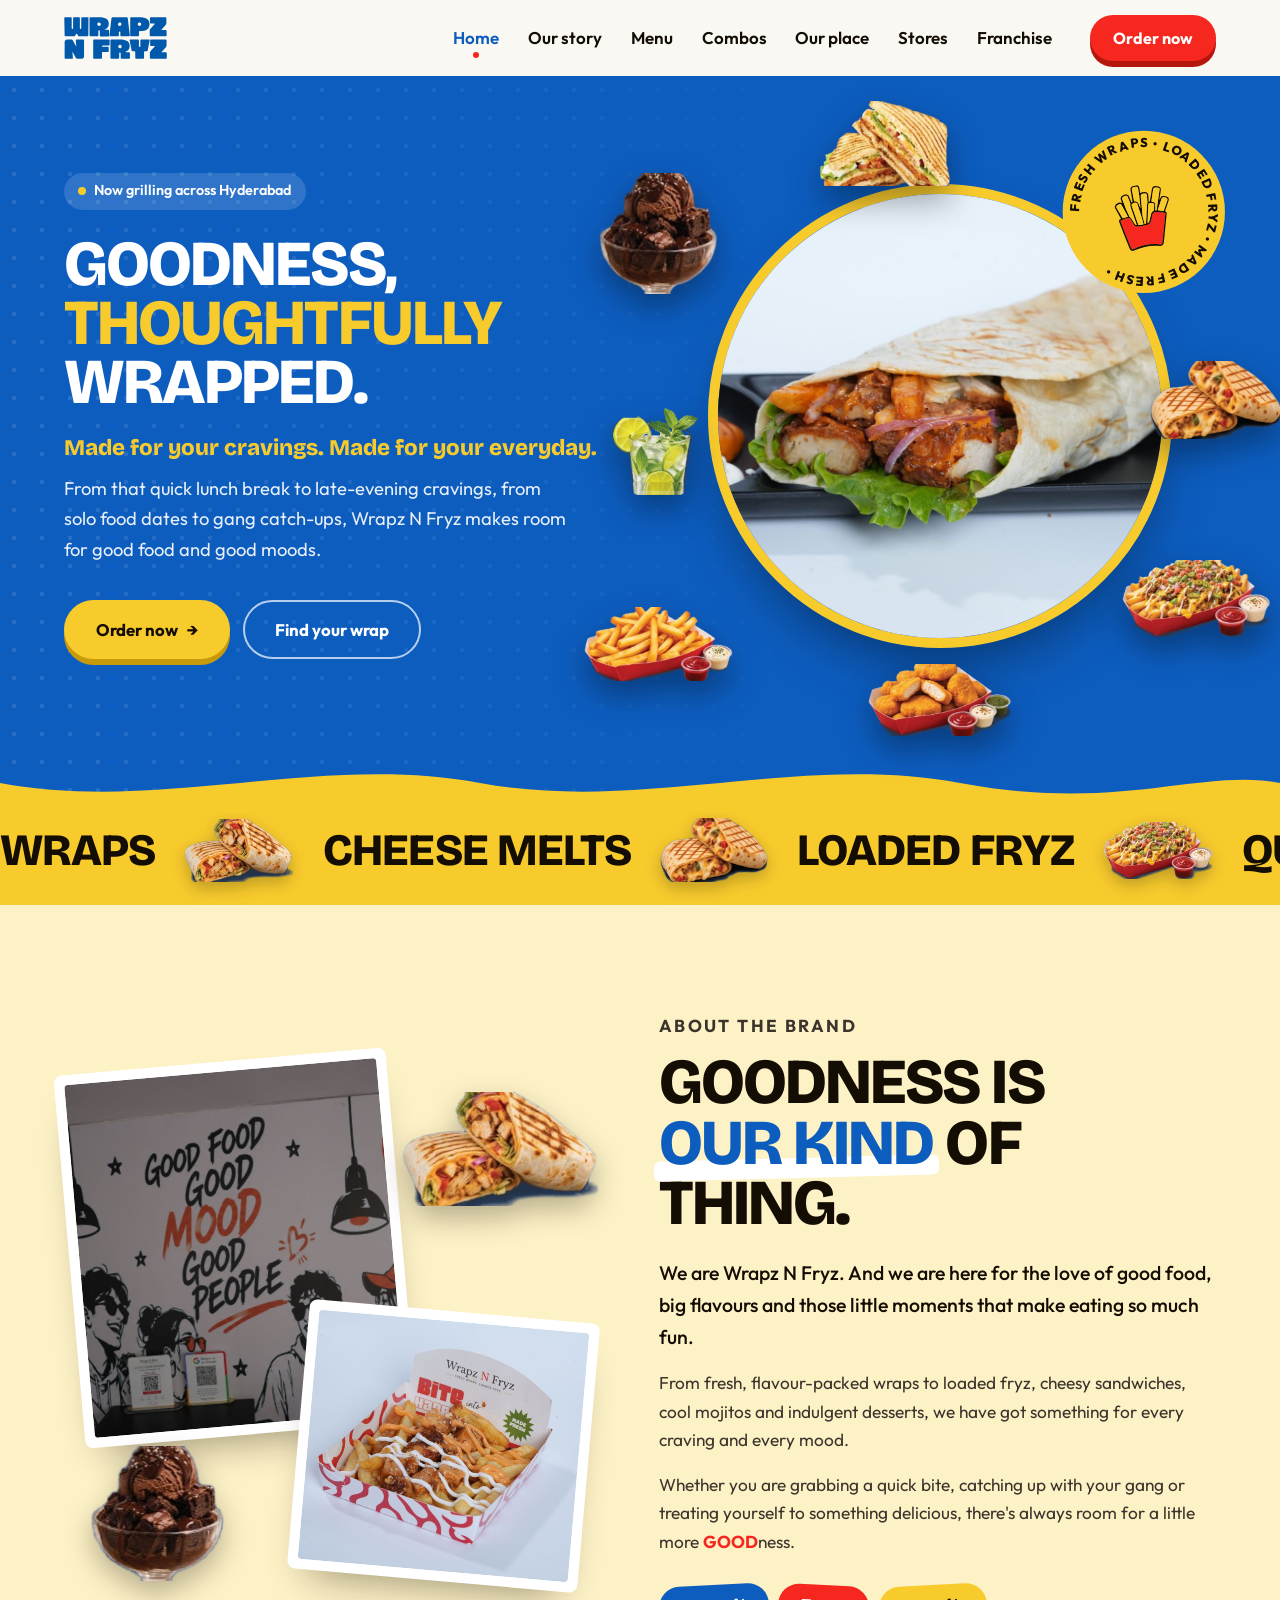
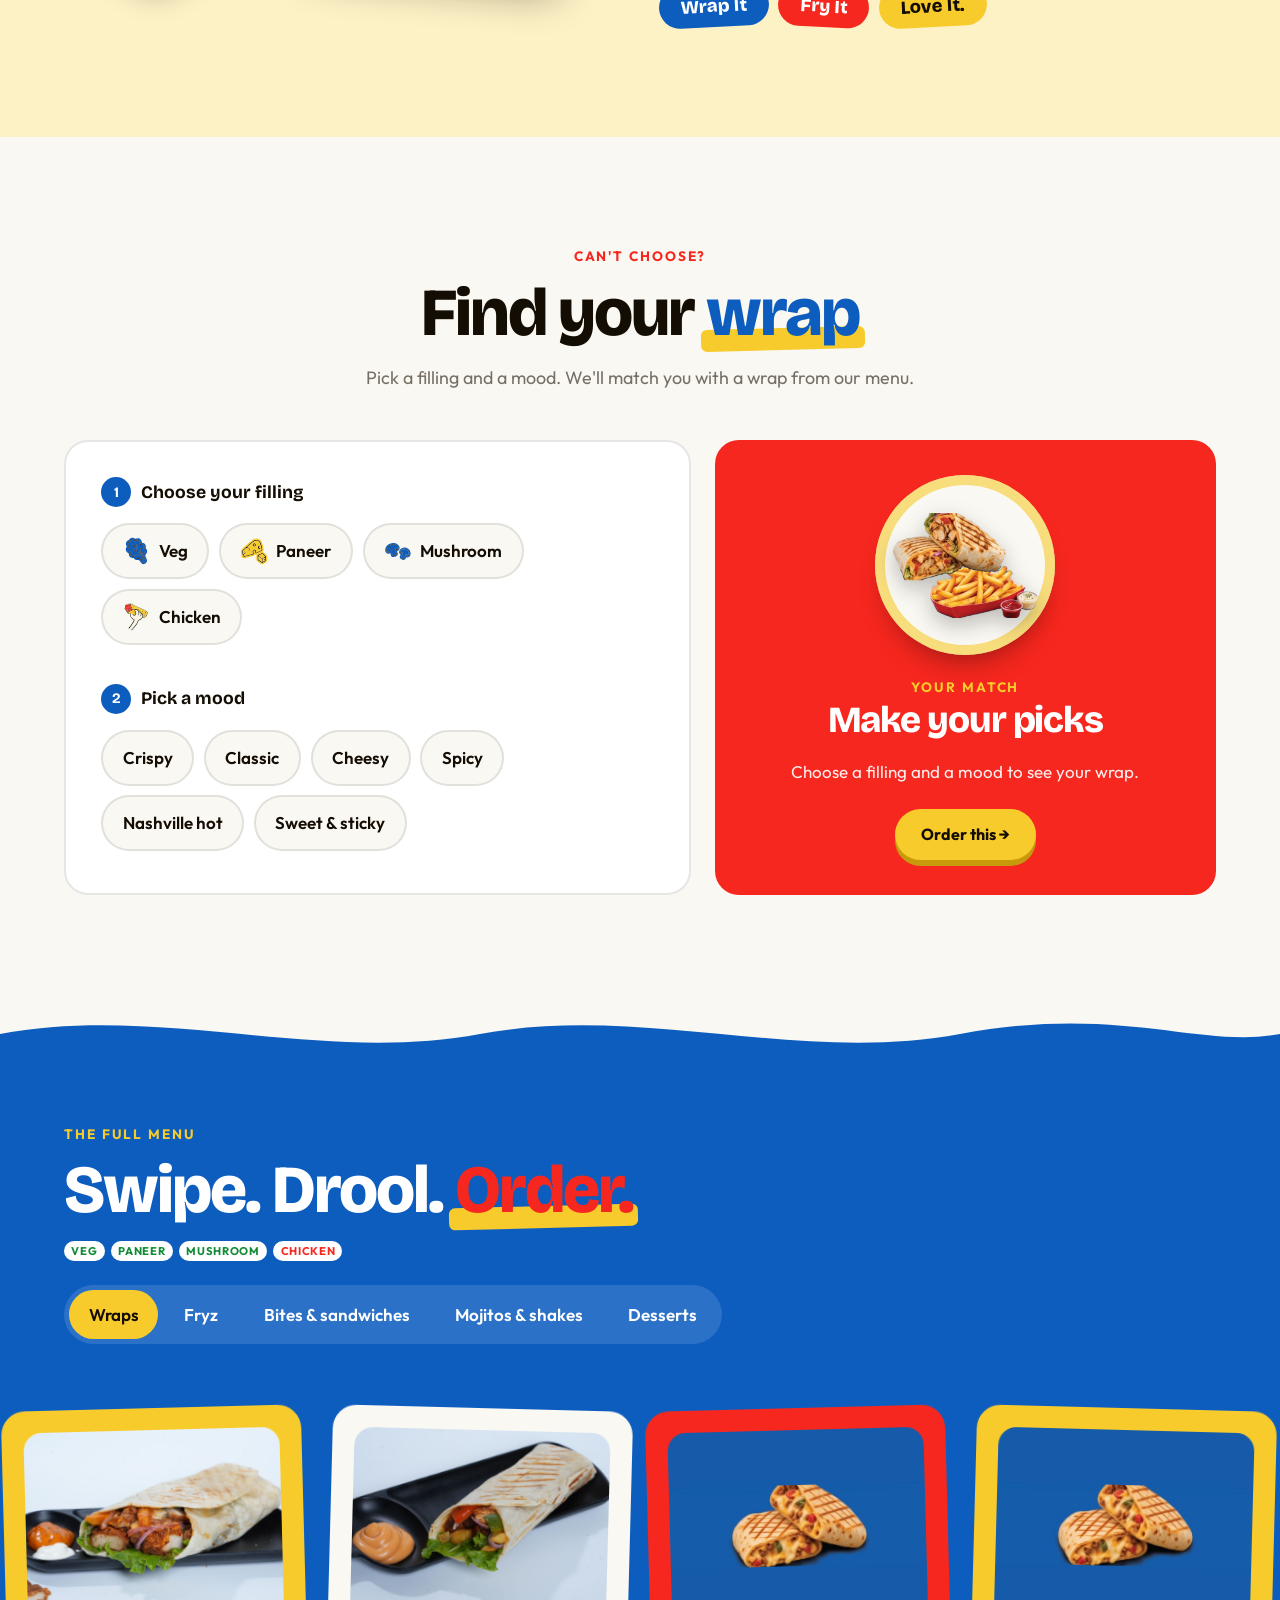
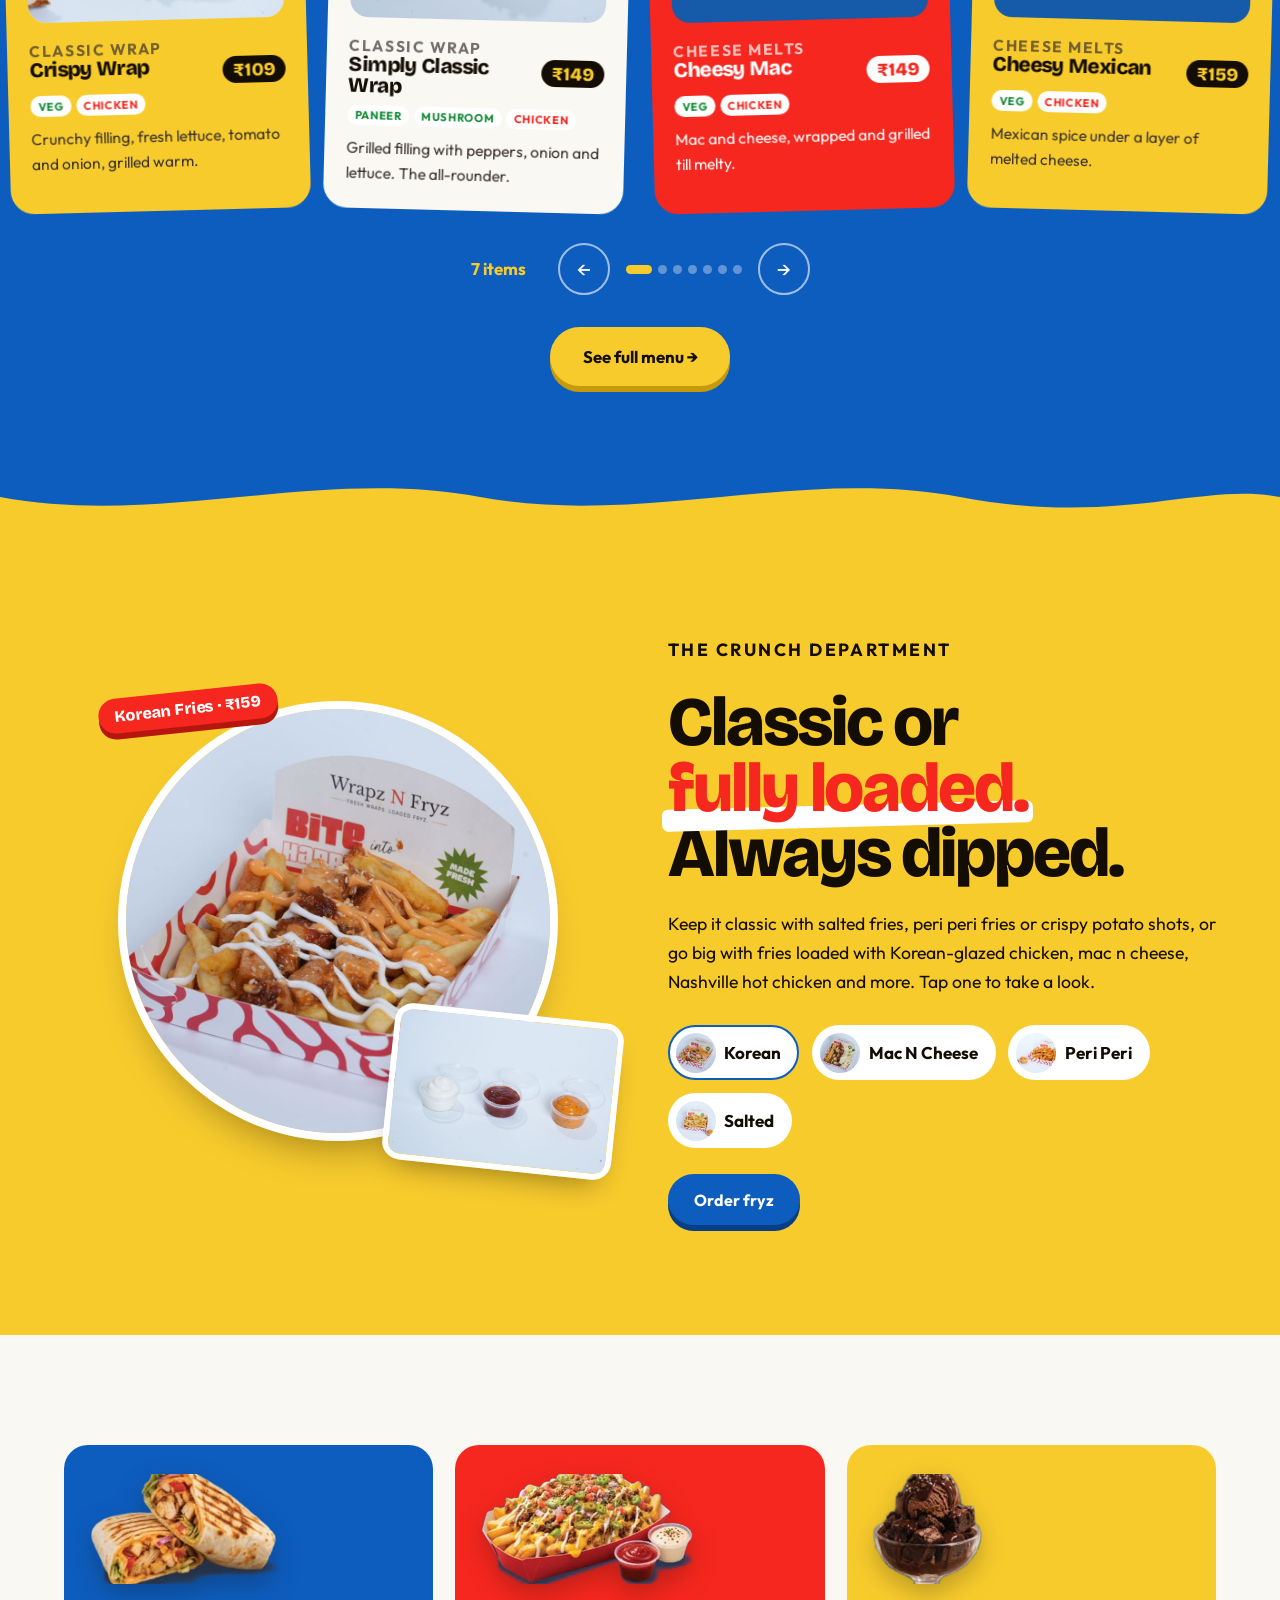
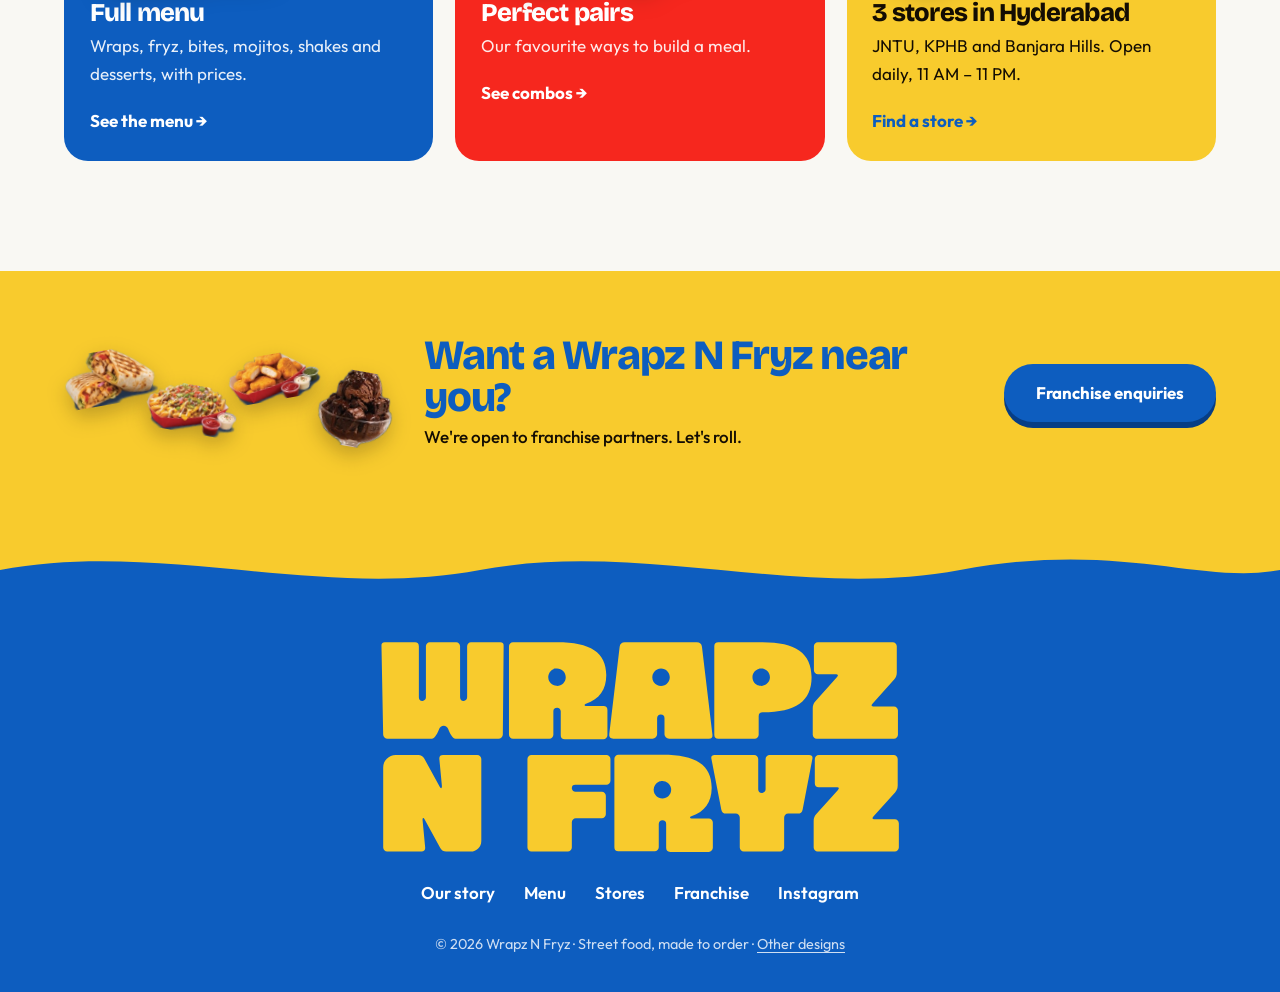
==== commit 60f657be: "Option 8: soft yellow background for About section Co-Authored-By: Claude Opus 5.5 <noreply@anthropi" ====
--- a/option-8/index.html
+++ b/option-8/index.html
@@ -11,7 +11,7 @@
   <link rel="preconnect" href="https://fonts.gstatic.com" crossorigin>
   <link href="https://fonts.googleapis.com/css2?family=Bricolage+Grotesque:opsz,wght@12..96,600;12..96,700;12..96,800&family=Outfit:wght@400;500;600;700&display=swap" rel="stylesheet">
   <link rel="stylesheet" href="../css/style-7.css?v=1795581317">
-  <link rel="stylesheet" href="../css/style-8.css?v=1795590925">
+  <link rel="stylesheet" href="../css/style-8.css?v=1795591129">
 </head>
 <body>
   <header class="nav" id="nav">
--- a/css/style-8.css
+++ b/css/style-8.css
@@ -175,3 +175,8 @@
 .hero__sub { font: 800 clamp(1.15rem, 1.8vw, 1.4rem) var(--display); color: var(--yellow); margin: 1.4rem 0 0; }
 .hero__sub + .lead { margin-top: .8rem; }
 @media (max-width: 600px) { .hero h1.h1--long { font-size: 10vw; } }
+
+/* Home: give About its own colour so it separates from "Can't choose?" */
+.about { background: #FDF1C6; }
+.about .hl::after { background: #fff; }
+.about__ph { background: #fff; }
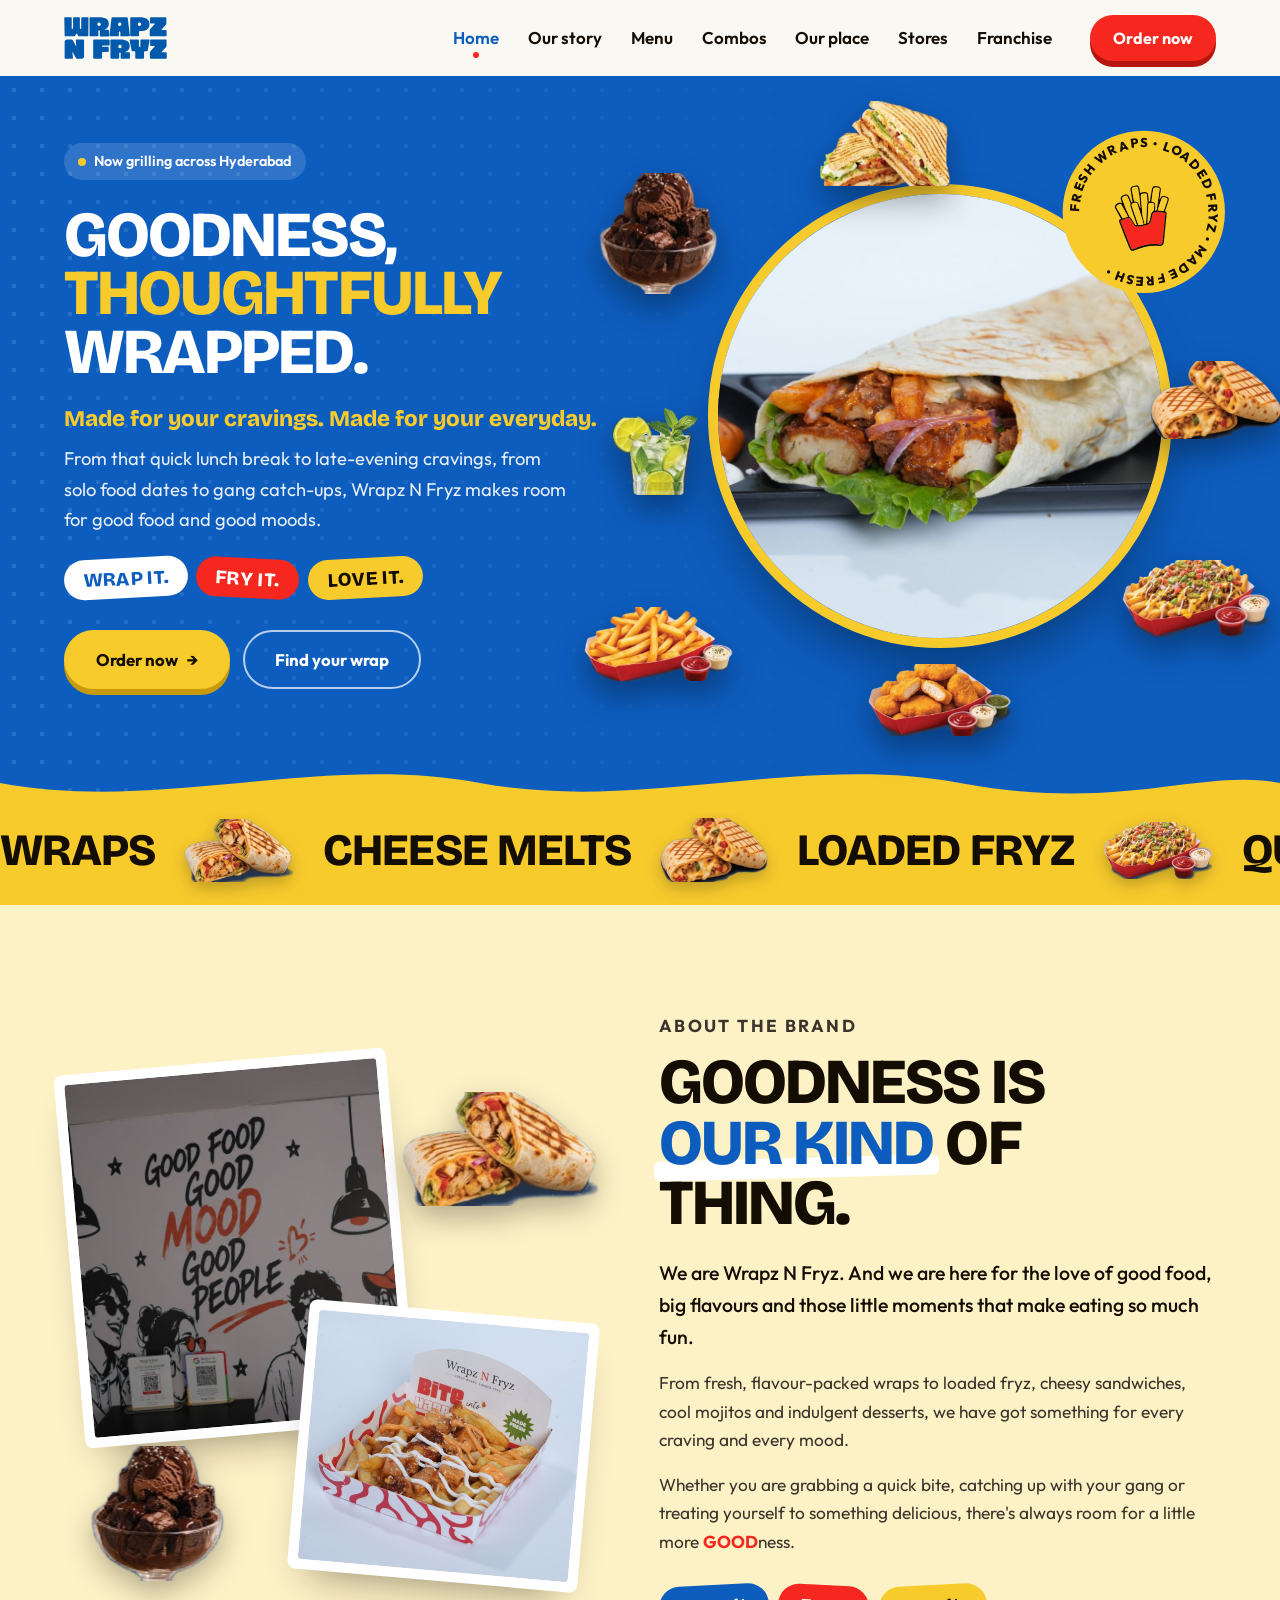
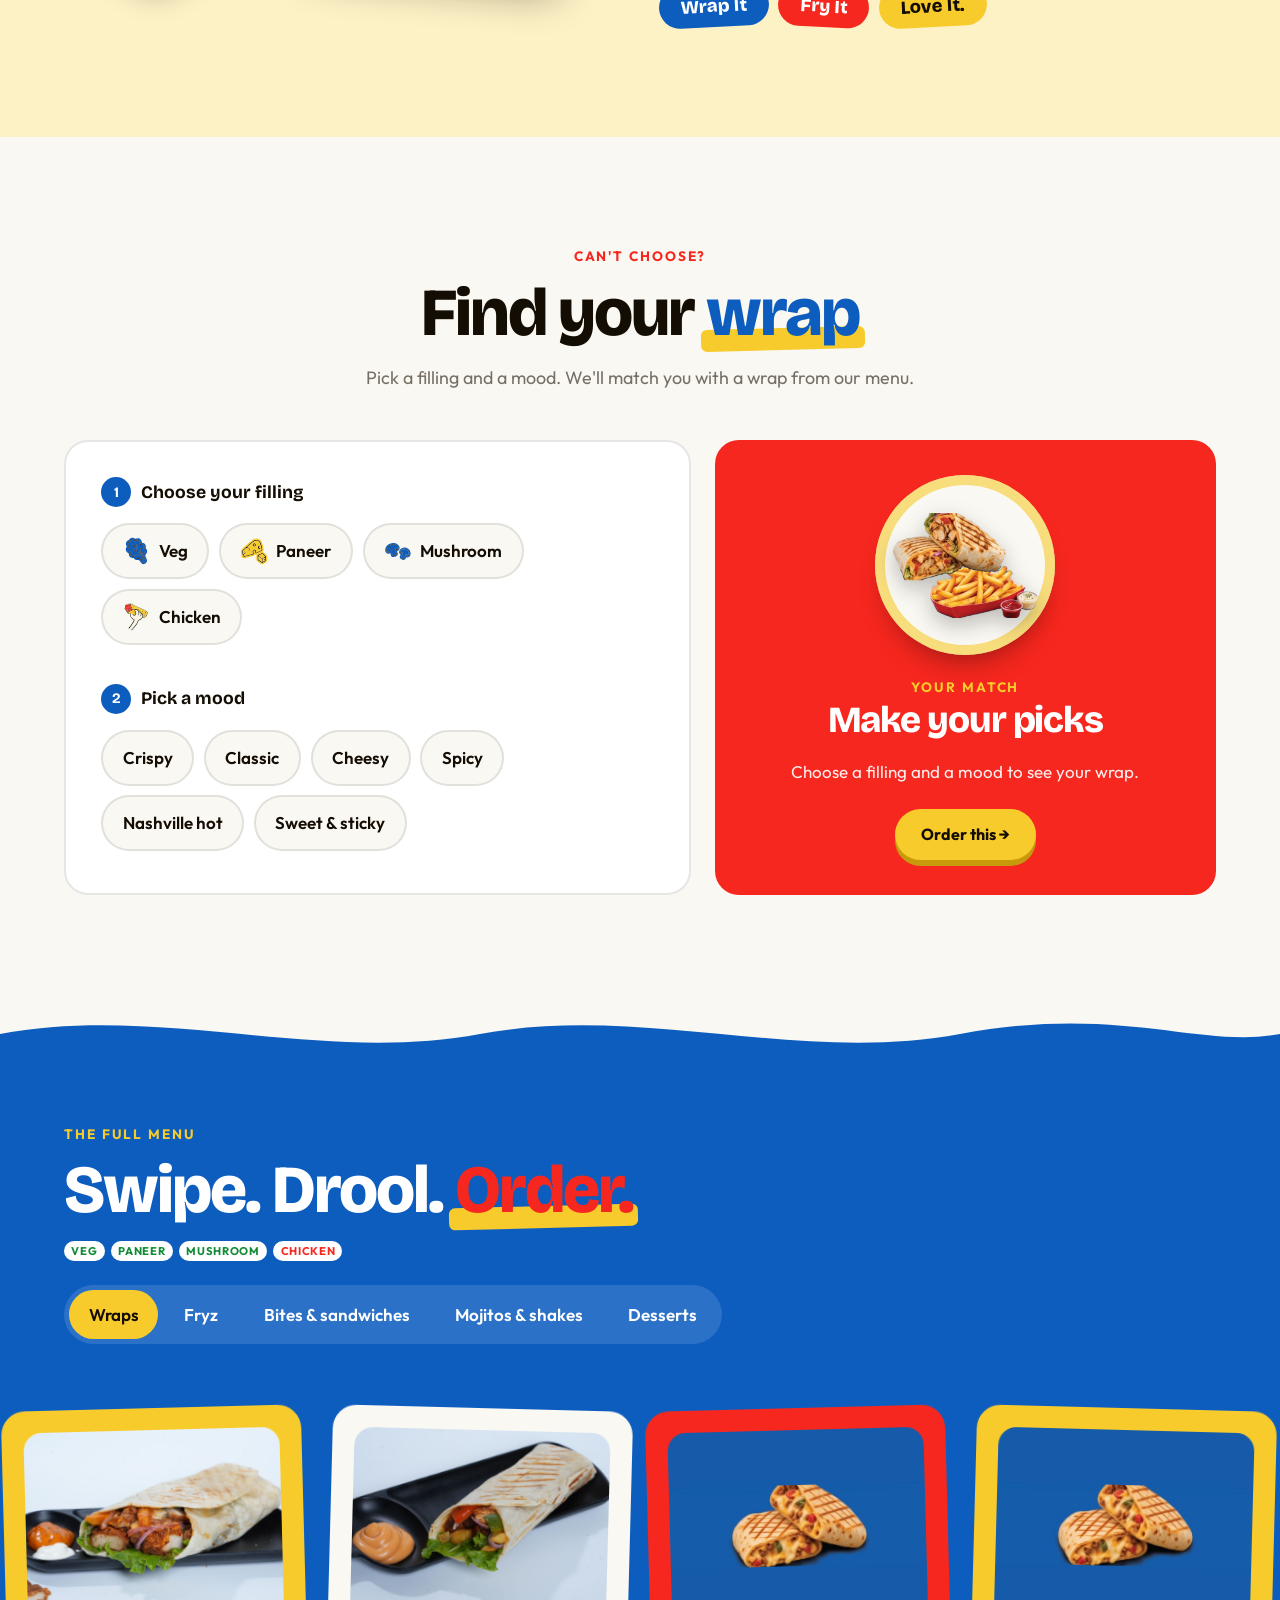
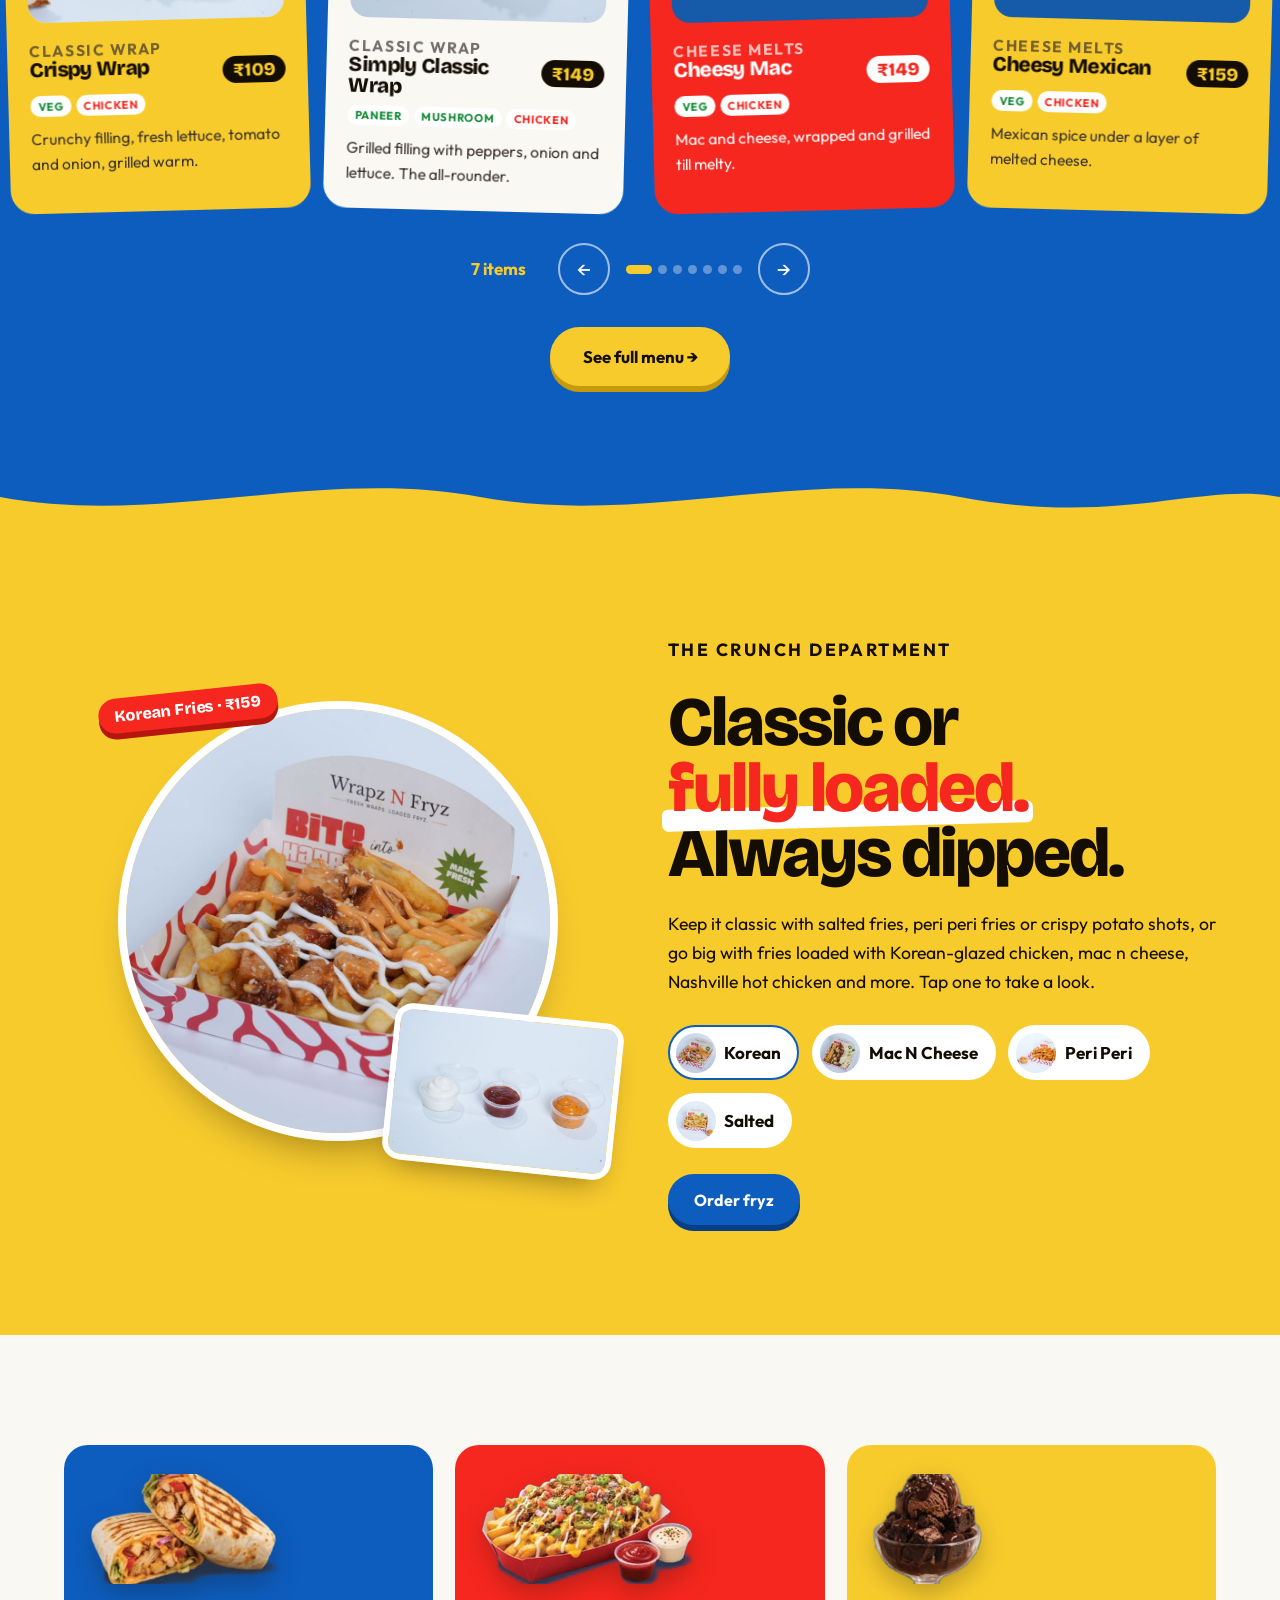
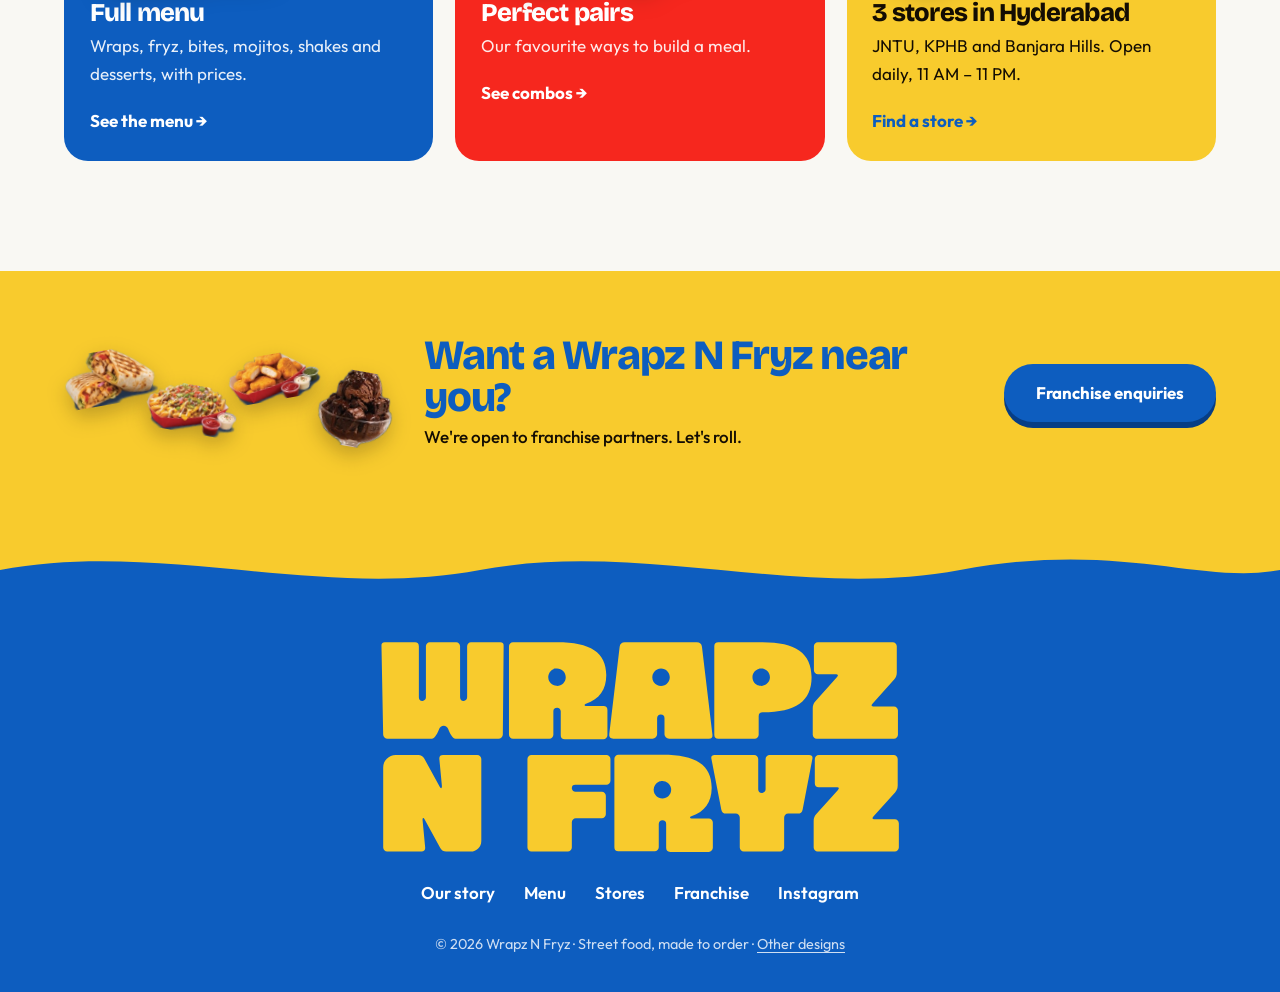
==== commit c523680b: "Option 8: WRAP IT. FRY IT. LOVE IT. in home hero Co-Authored-By: Claude Opus 5.5 <noreply@anthropic." ====
--- a/option-8/index.html
+++ b/option-8/index.html
@@ -11,7 +11,7 @@
   <link rel="preconnect" href="https://fonts.gstatic.com" crossorigin>
   <link href="https://fonts.googleapis.com/css2?family=Bricolage+Grotesque:opsz,wght@12..96,600;12..96,700;12..96,800&family=Outfit:wght@400;500;600;700&display=swap" rel="stylesheet">
   <link rel="stylesheet" href="../css/style-7.css?v=1795581317">
-  <link rel="stylesheet" href="../css/style-8.css?v=1795591129">
+  <link rel="stylesheet" href="../css/style-8.css?v=1795591440">
 </head>
 <body>
   <header class="nav" id="nav">
@@ -44,6 +44,7 @@
           </h1>
           <p class="hero__sub">Made for your cravings. Made for your everyday.</p>
           <p class="lead">From that quick lunch break to late-evening cravings, from solo food dates to gang catch-ups, Wrapz N Fryz makes room for good food and good moods.</p>
+          <p class="hero__tag"><span class="ht ht--w">Wrap it.</span><span class="ht ht--r">Fry it.</span><span class="ht ht--y">Love it.</span></p>
           <div class="btns">
             <a class="btn btn--yellow btn--lg" href="https://order.wrapznfryz.com/home" target="_blank" rel="noopener">Order now <span class="arr">→</span></a>
             <a class="btn btn--light btn--lg" href="#picker">Find your wrap</a>
--- a/css/style-8.css
+++ b/css/style-8.css
@@ -180,3 +180,11 @@
 .about { background: #FDF1C6; }
 .about .hl::after { background: #fff; }
 .about__ph { background: #fff; }
+
+/* Home hero: WRAP IT. FRY IT. LOVE IT. */
+.hero__tag { display: flex; flex-wrap: wrap; gap: .5rem; margin: -.8rem 0 2rem; }
+.hero__tag + .btns, .hero__tag ~ .btns { margin-top: 0; }
+.ht { font: 800 clamp(1rem, 1.5vw, 1.2rem) var(--display); text-transform: uppercase; letter-spacing: .02em; padding: .45em 1em; border-radius: 999px; transition: transform .3s var(--bounce); }
+.ht:nth-child(odd) { transform: rotate(-3deg); } .ht:nth-child(even) { transform: rotate(3deg); }
+.ht:hover { transform: rotate(0) scale(1.08); }
+.ht--w { background: #fff; color: var(--blue); } .ht--r { background: var(--red); color: #fff; } .ht--y { background: var(--yellow); color: var(--ink); }
